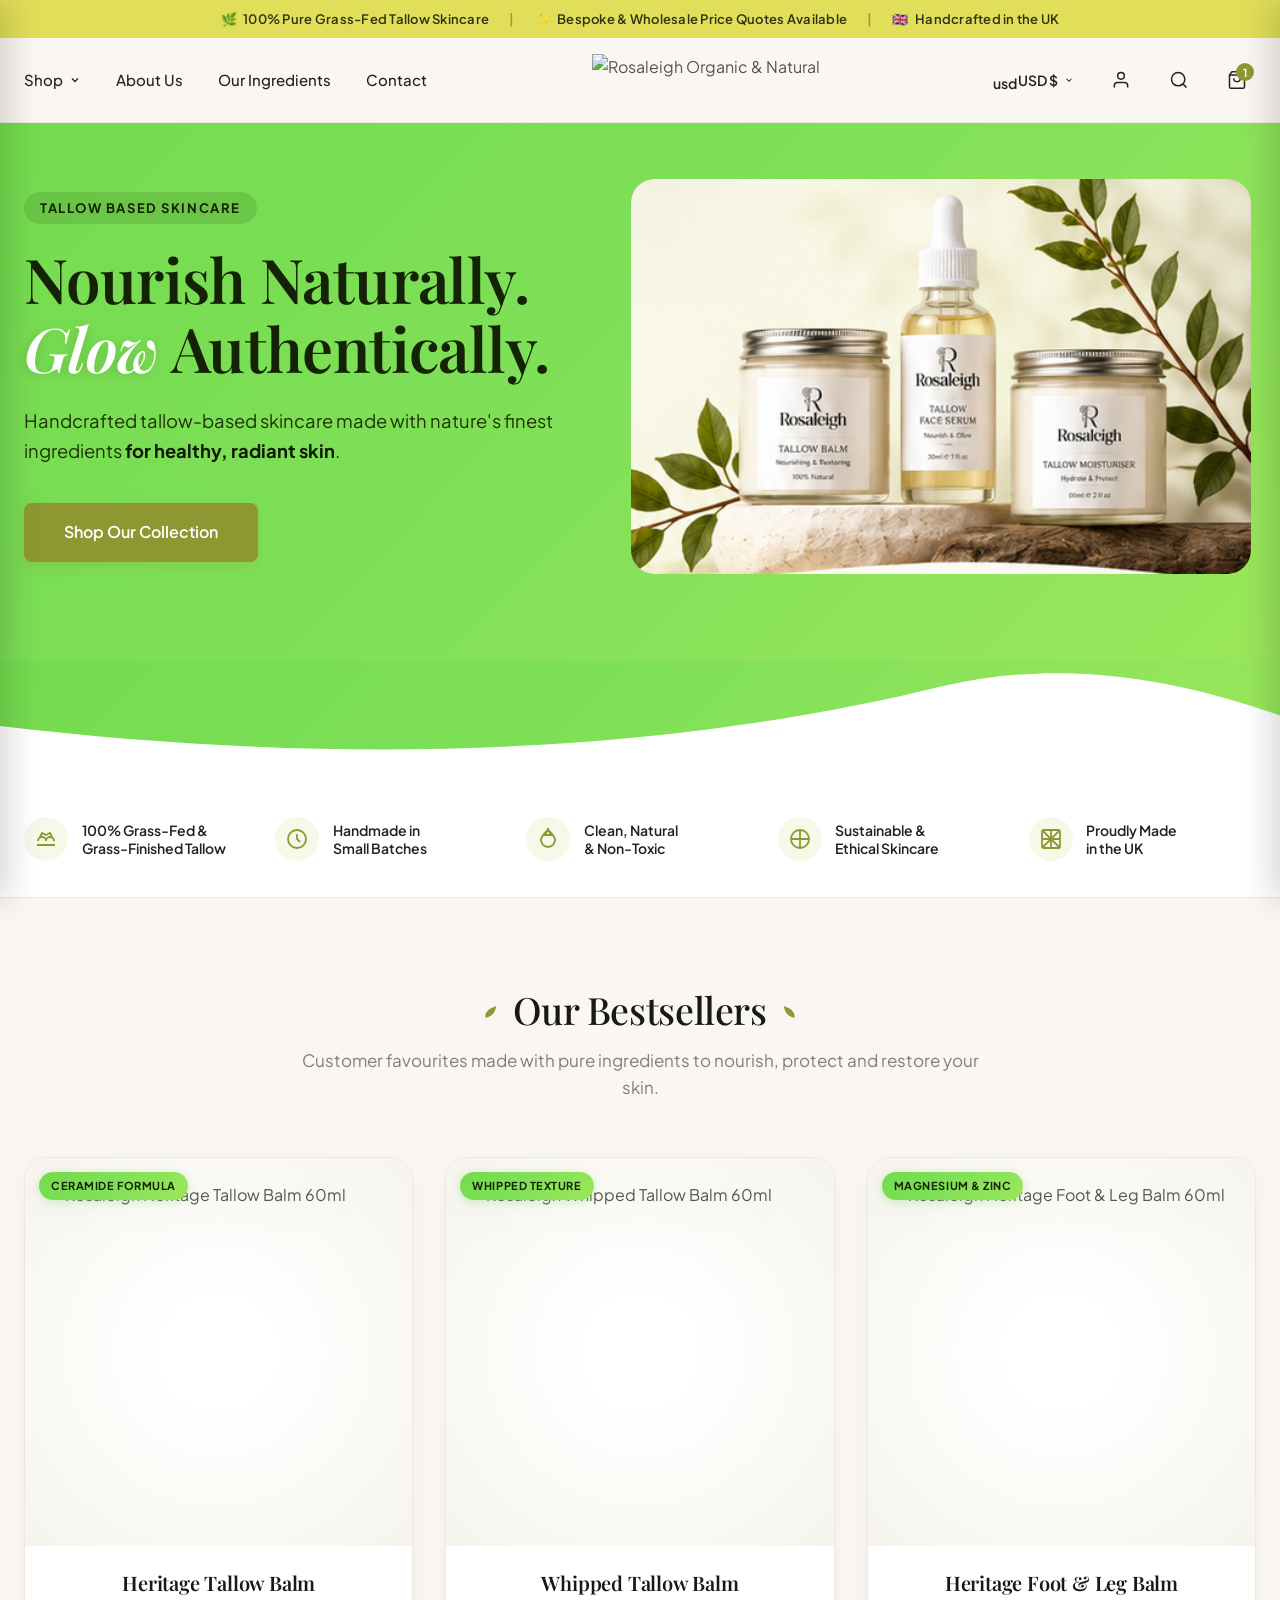
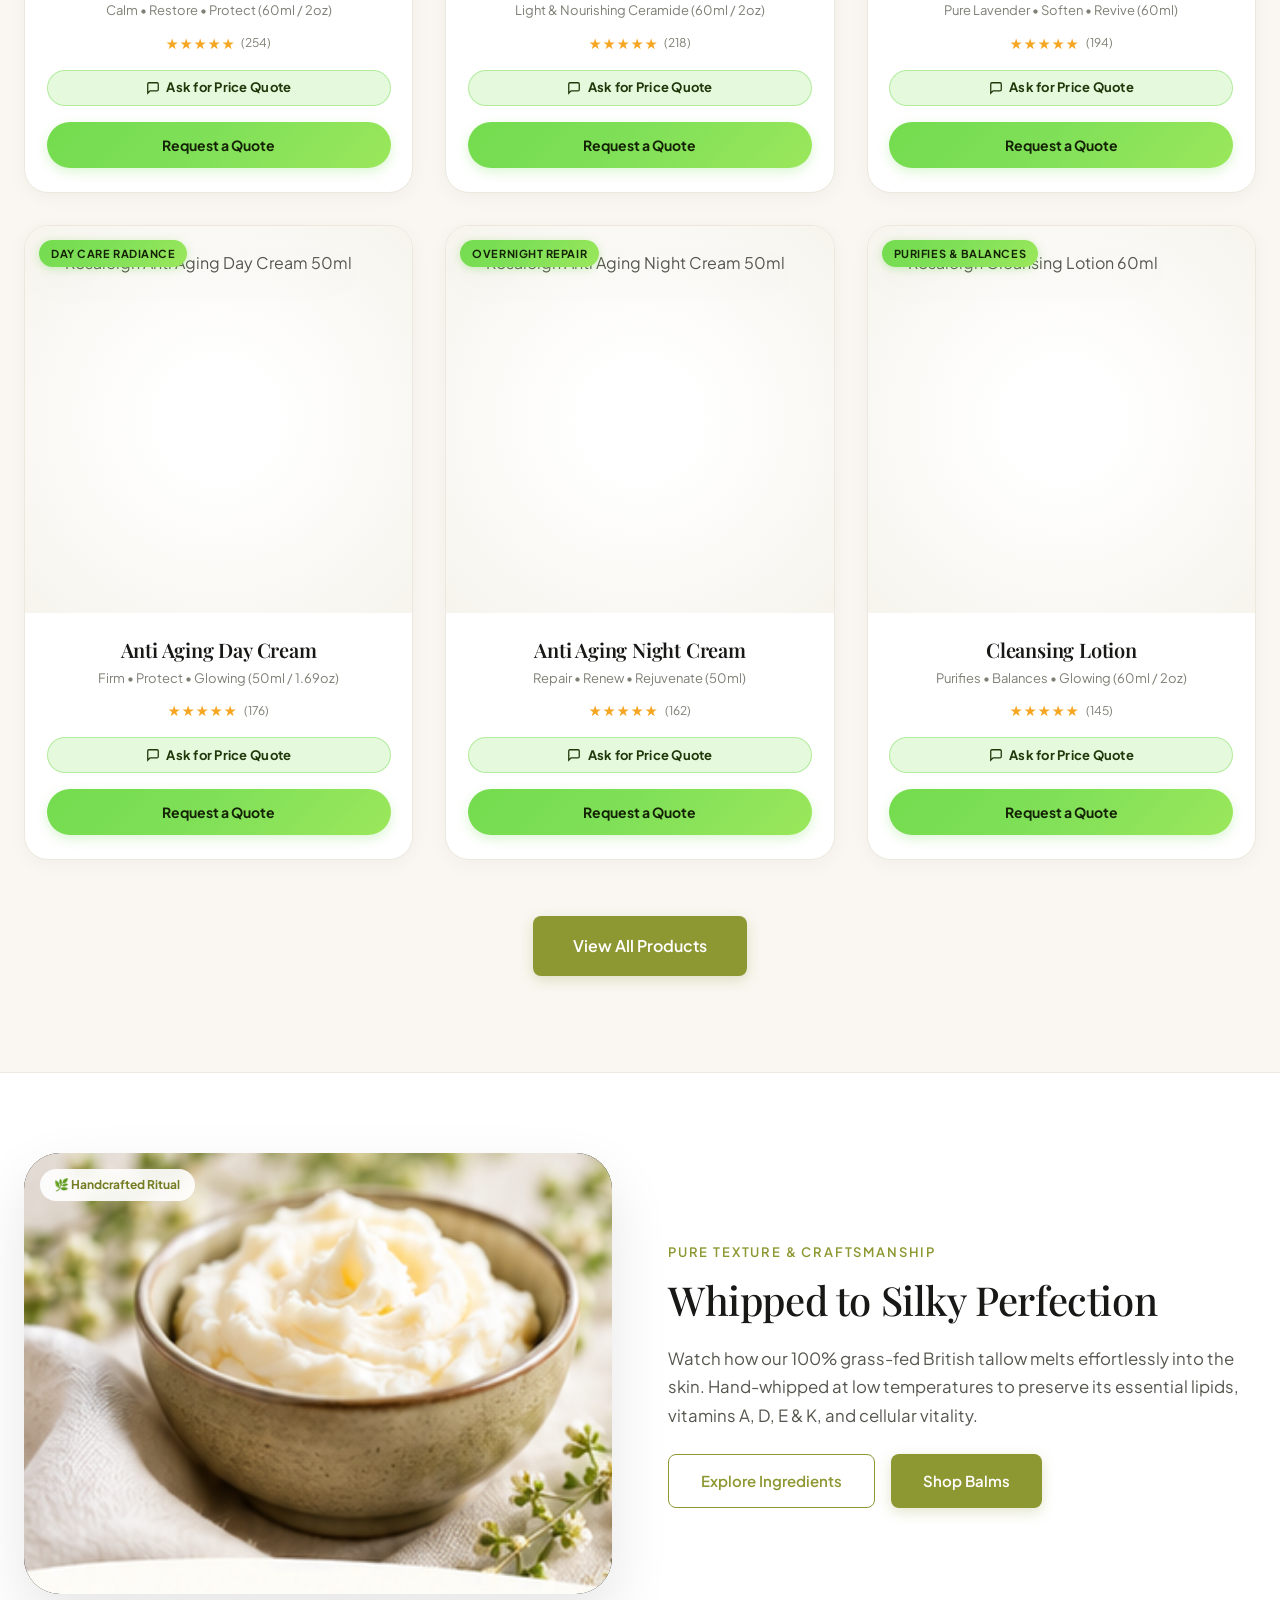
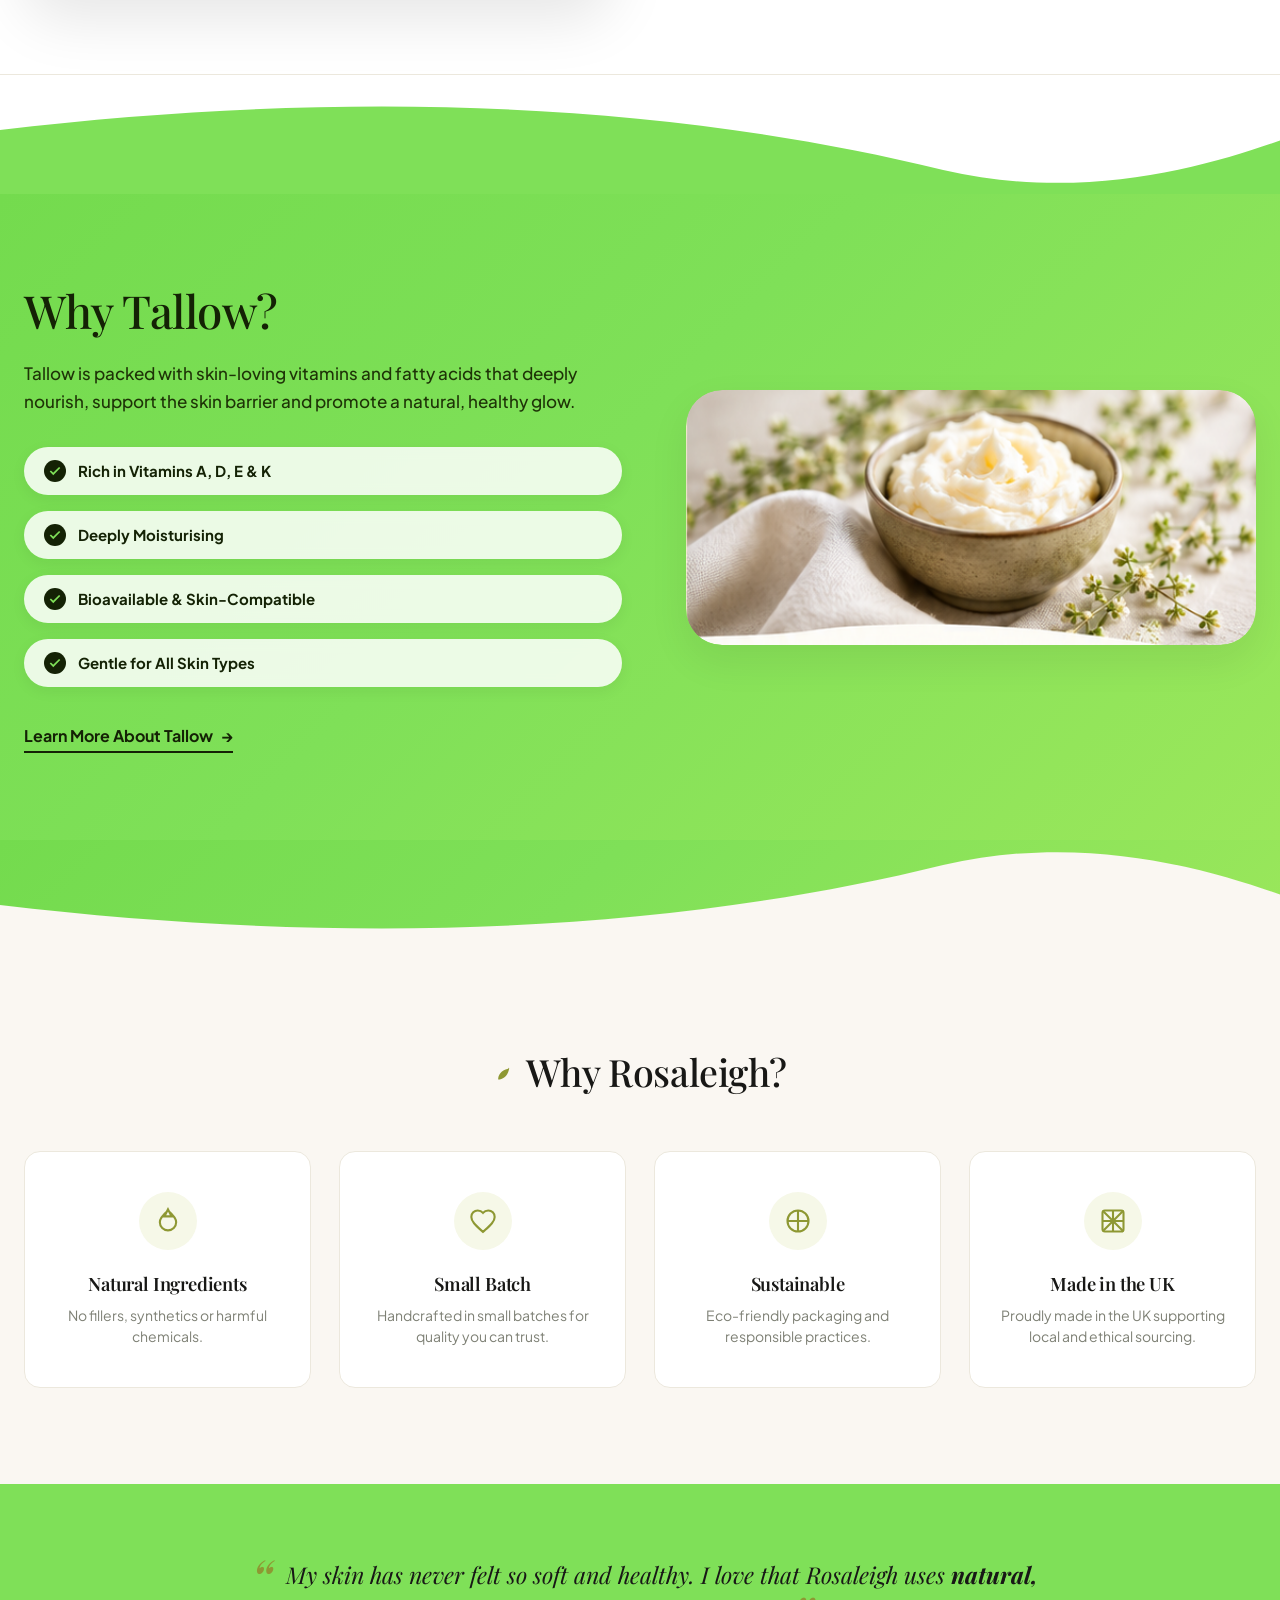
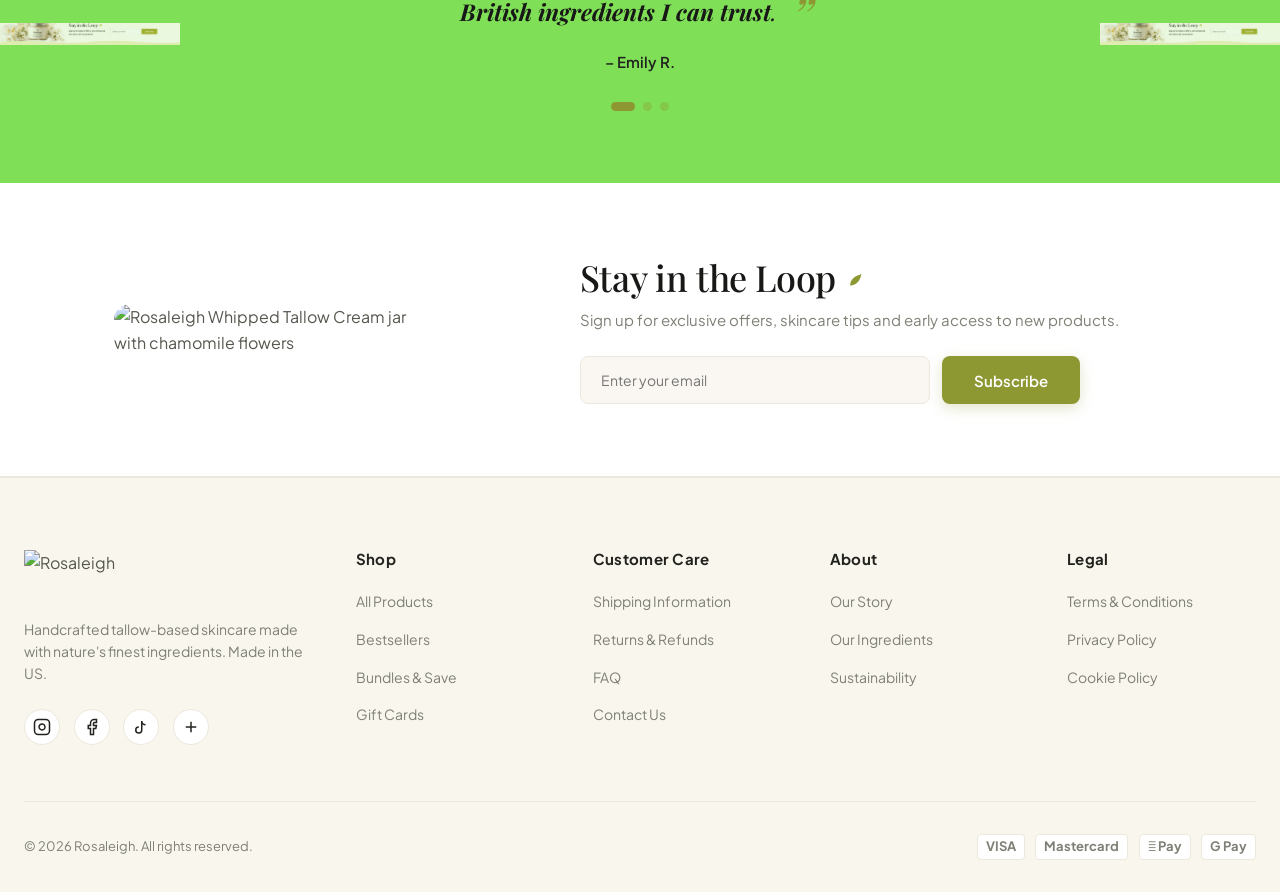
==== index.html @ f58a732f "Change currency flag text from 'USD' to 'usd'" ====
<!DOCTYPE html>
<html lang="en">
<head>
  <meta charset="UTF-8">
  <meta name="viewport" content="width=device-width, initial-scale=1.0">
  <title>Rosaleigh | Handcrafted Tallow-Based Skincare UK</title>
  <meta name="description" content="Nourish Naturally. Glow Authentically. 100% natural, grass-fed British tallow skincare handcrafted in small batches.">
  <link rel="stylesheet" href="css/style.css">
  <link rel="stylesheet" href="css/responsive.css">
</head>
<body>

  <!-- ==================== ANNOUNCEMENT BAR ==================== -->
  <div class="announcement-bar">
    <div class="container">
      <div class="inner">
        <div class="announcement-item">
          <span>🌿</span> 100% Pure Grass-Fed Tallow Skincare
        </div>
        <span class="announcement-divider">|</span>
        <div class="announcement-item">
          <span>✨</span> Bespoke &amp; Wholesale Price Quotes Available
        </div>
        <span class="announcement-divider">|</span>
        <div class="announcement-item">
          <span>🇬🇧</span> Handcrafted in the UK
        </div>
      </div>
    </div>
  </div>

  <!-- ==================== SITE HEADER ==================== -->
  <header class="site-header">
    <div class="container header-container">
      
      <!-- Left Navigation Menu -->
      <nav class="nav-menu">
        <div class="has-dropdown">
          <a href="shop.html" class="nav-link">
            Shop
            <svg width="12" height="12" viewBox="0 0 24 24" fill="none" stroke="currentColor" stroke-width="2.5">
              <path d="M6 9l6 6 6-6"></path>
            </svg>
          </a>
          <div class="dropdown-menu">
            <a href="shop.html?category=all" class="dropdown-item">All Products</a>
            <a href="shop.html?category=balms" class="dropdown-item">Tallow Balms</a>
            <a href="shop.html?category=serums" class="dropdown-item">Face Serums</a>
            <a href="shop.html?category=moisturisers" class="dropdown-item">Moisturisers</a>
            <a href="shop.html?category=soaps" class="dropdown-item">Tallow Soaps</a>
            <a href="shop.html?category=bundles" class="dropdown-item">Bundles &amp; Sets</a>
          </div>
        </div>
        <a href="about.html" class="nav-link">About Us</a>
        <a href="ingredients.html" class="nav-link">Our Ingredients</a>
        <a href="contact.html" class="nav-link">Contact</a>
      </nav>

      <!-- Center Logo -->
      <a href="index.html" class="header-logo" aria-label="Rosaleigh Home">
        <img src="images/Logo.png" alt="Rosaleigh Organic &amp; Natural" class="logo-img">
      </a>

      <!-- Right Header Actions -->
      <div class="header-actions">
        <!-- Currency Selector -->
        <div class="currency-selector">
          <button type="button" class="currency-btn" id="currency-toggle-btn" aria-label="Select Currency">
            <span class="flag-icon" id="current-currency-flag">usd</span>
            <span id="current-currency-label">USD $</span>
            <svg width="10" height="10" viewBox="0 0 24 24" fill="none" stroke="currentColor" stroke-width="2.5">
              <path d="M6 9l6 6 6-6"></path>
            </svg>
          </button>
          <div class="currency-dropdown">
            <button type="button" class="currency-option" data-currency="GBP">
              <span>🇬🇧</span> GBP (£)
            </button>
            <button type="button" class="currency-option" data-currency="USD">
              <span>🇺🇸</span> USD ($)
            </button>
            <button type="button" class="currency-option" data-currency="EUR">
              <span>🇪🇺</span> EUR (€)
            </button>
          </div>
        </div>

        <!-- Account Link -->
        <a href="contact.html" class="action-btn" aria-label="Account">
          <svg viewBox="0 0 24 24" fill="none" stroke="currentColor" stroke-width="1.8">
            <path d="M20 21v-2a4 4 0 00-4-4H8a4 4 0 00-4 4v2"></path>
            <circle cx="12" cy="7" r="4"></circle>
          </svg>
        </a>

        <!-- Search Button -->
        <button type="button" class="action-btn trigger-search" aria-label="Search">
          <svg viewBox="0 0 24 24" fill="none" stroke="currentColor" stroke-width="1.8">
            <circle cx="11" cy="11" r="8"></circle>
            <line x1="21" y1="21" x2="16.65" y2="16.65"></line>
          </svg>
        </button>

        <!-- Cart Drawer Button -->
        <button type="button" class="action-btn trigger-cart" aria-label="View Bag">
          <svg viewBox="0 0 24 24" fill="none" stroke="currentColor" stroke-width="1.8">
            <path d="M6 2L3 6v14a2 2 0 002 2h14a2 2 0 002-2V6l-3-4z"></path>
            <line x1="3" y1="6" x2="21" y2="6"></line>
            <path d="M16 10a4 4 0 01-8 0"></path>
          </svg>
          <span class="cart-badge">1</span>
        </button>

        <!-- Mobile Menu Toggle -->
        <button type="button" class="mobile-toggle" id="mobile-menu-toggle" aria-label="Open Navigation">
          <span></span>
          <span></span>
          <span></span>
        </button>
      </div>

    </div>
  </header>

  <!-- ==================== HERO SECTION ==================== -->
  <section class="hero-section">
    <div class="container">
      <div class="hero-grid">
        
        <!-- Left Content -->
        <div class="hero-content">
          <span class="eyebrow">TALLOW BASED SKINCARE</span>
          <h1 class="hero-title">
            Nourish Naturally.<br>
            <span class="glow">Glow</span> Authentically.
          </h1>
          <p class="hero-description">
            Handcrafted tallow-based skincare made with nature's finest ingredients <strong>for healthy, radiant skin</strong>.
          </p>
          <div>
            <a href="shop.html" class="btn btn-primary btn-lg">Shop Our Collection</a>
          </div>
        </div>

        <!-- Right Hero Image on Stone Pedestal -->
        <div class="hero-image-wrap">
          <img src="assets/images/hero/hero-products.png" alt="Rosaleigh Tallow Skincare Collection on natural stone" class="hero-products-img">
        </div>

      </div>
    </div>
  </section>

  <!-- Signature Wave Curve Divider between Hero and Trust Badges -->
  <div class="curve-divider curve-divider-bottom" style="background: var(--lime-gradient);">
    <svg viewBox="0 0 1440 120" fill="none" preserveAspectRatio="none">
      <path d="M0,65 C380,105 740,95 1060,25 C1220,-8 1360,30 1440,55 L1440,120 L0,120 Z" fill="#FFFFFF"></path>
    </svg>
  </div>

  <!-- ==================== 5 TRUST BADGES BAR ==================== -->
  <section class="trust-badges-bar">
    <div class="container">
      <div class="trust-badges-grid">
        
        <!-- Badge 1 -->
        <div class="trust-badge-item">
          <div class="trust-badge-icon">
            <svg viewBox="0 0 24 24" fill="none" stroke="currentColor" stroke-width="1.8">
              <path d="M4 14a4 4 0 018 0M12 14a4 4 0 018 0M3 18h18M6 10l2-4 4 2 4-2 2 4"></path>
            </svg>
          </div>
          <div class="trust-badge-text">100% Grass-Fed &amp;<br>Grass-Finished Tallow</div>
        </div>

        <!-- Badge 2 -->
        <div class="trust-badge-item">
          <div class="trust-badge-icon">
            <svg viewBox="0 0 24 24" fill="none" stroke="currentColor" stroke-width="1.8">
              <path d="M12 3a9 9 0 00-9 9c0 4.97 4.03 9 9 9s9-4.03 9-9a9 9 0 00-9-9z"></path>
              <path d="M12 7v5l3 3"></path>
            </svg>
          </div>
          <div class="trust-badge-text">Handmade in<br>Small Batches</div>
        </div>

        <!-- Badge 3 -->
        <div class="trust-badge-item">
          <div class="trust-badge-icon">
            <svg viewBox="0 0 24 24" fill="none" stroke="currentColor" stroke-width="1.8">
              <path d="M12 2L9 8h6l-3-6zM5 13a7 7 0 0014 0c0-4-7-10-7-10S5 9 5 13z"></path>
            </svg>
          </div>
          <div class="trust-badge-text">Clean, Natural<br>&amp; Non-Toxic</div>
        </div>

        <!-- Badge 4 -->
        <div class="trust-badge-item">
          <div class="trust-badge-icon">
            <svg viewBox="0 0 24 24" fill="none" stroke="currentColor" stroke-width="1.8">
              <circle cx="12" cy="12" r="9"></circle>
              <path d="M12 3v18M3 12h18"></path>
            </svg>
          </div>
          <div class="trust-badge-text">Sustainable &amp;<br>Ethical Skincare</div>
        </div>

        <!-- Badge 5 -->
        <div class="trust-badge-item">
          <div class="trust-badge-icon">
            <svg viewBox="0 0 24 24" fill="none" stroke="currentColor" stroke-width="1.8">
              <rect x="3" y="3" width="18" height="18" rx="2"></rect>
              <path d="M3 3l18 18M3 21l18-18M3 12h18M12 3v18"></path>
            </svg>
          </div>
          <div class="trust-badge-text">Proudly Made<br>in the UK</div>
        </div>

      </div>
    </div>
  </section>

  <!-- ==================== OUR BESTSELLERS SECTION ==================== -->
  <section class="bestsellers-section">
    <div class="container">
      
      <div class="section-header">
        <h2>
          <svg class="leaf-accent" viewBox="0 0 24 24" fill="currentColor">
            <path d="M17 8C8 10 5 16 5 21C10 21 16 18 18 9C18.5 7 18 6 17 8Z"></path>
          </svg>
          Our Bestsellers
          <svg class="leaf-accent flipped" viewBox="0 0 24 24" fill="currentColor">
            <path d="M17 8C8 10 5 16 5 21C10 21 16 18 18 9C18.5 7 18 6 17 8Z"></path>
          </svg>
        </h2>
        <p>Customer favourites made with pure ingredients to nourish, protect and restore your skin.</p>
      </div>

      <div class="products-grid">
        
        <!-- Product 1: Heritage Tallow Balm -->
        <div class="product-card">
          <span class="badge-tag">Ceramide Formula</span>
          <div class="product-thumb-wrap">
            <img src="Images/1.png" alt="Rosaleigh Heritage Tallow Balm 60ml">
            <div class="quick-action-overlay">
              <a href="contact.html?product=Heritage+Tallow+Balm" class="quick-action-btn" data-quote-trigger data-product="Heritage Tallow Balm (60ml)">
                Ask for Price
              </a>
            </div>
          </div>
          <div class="product-details">
            <h3 class="product-title"><a href="shop.html">Heritage Tallow Balm</a></h3>
            <p class="product-subtitle">Calm • Restore • Protect (60ml / 2oz)</p>
            <div class="product-rating">
              <span class="stars">★★★★★</span>
              <span class="rating-count">(254)</span>
            </div>
            <div class="product-quote-badge">
              <svg viewBox="0 0 24 24" fill="none" stroke="currentColor" stroke-width="2.2">
                <path d="M21 15a2 2 0 0 1-2 2H7l-4 4V5a2 2 0 0 1 2-2h14a2 2 0 0 1 2 2z"></path>
              </svg>
              <span>Ask for Price Quote</span>
            </div>
            <a href="contact.html?product=Heritage+Tallow+Balm" class="btn-request-quote" data-quote-trigger data-product="Heritage Tallow Balm (60ml)">
              Request a Quote
            </a>
          </div>
        </div>

        <!-- Product 2: Whipped Tallow Balm -->
        <div class="product-card">
          <span class="badge-tag">Whipped Texture</span>
          <div class="product-thumb-wrap">
            <img src="Images/2.png" alt="Rosaleigh Whipped Tallow Balm 60ml">
            <div class="quick-action-overlay">
              <a href="contact.html?product=Whipped+Tallow+Balm" class="quick-action-btn" data-quote-trigger data-product="Whipped Tallow Balm (60ml)">
                Ask for Price
              </a>
            </div>
          </div>
          <div class="product-details">
            <h3 class="product-title"><a href="shop.html">Whipped Tallow Balm</a></h3>
            <p class="product-subtitle">Light &amp; Nourishing Ceramide (60ml / 2oz)</p>
            <div class="product-rating">
              <span class="stars">★★★★★</span>
              <span class="rating-count">(218)</span>
            </div>
            <div class="product-quote-badge">
              <svg viewBox="0 0 24 24" fill="none" stroke="currentColor" stroke-width="2.2">
                <path d="M21 15a2 2 0 0 1-2 2H7l-4 4V5a2 2 0 0 1 2-2h14a2 2 0 0 1 2 2z"></path>
              </svg>
              <span>Ask for Price Quote</span>
            </div>
            <a href="contact.html?product=Whipped+Tallow+Balm" class="btn-request-quote" data-quote-trigger data-product="Whipped Tallow Balm (60ml)">
              Request a Quote
            </a>
          </div>
        </div>

        <!-- Product 3: Heritage Foot & Leg Balm -->
        <div class="product-card">
          <span class="badge-tag">Magnesium &amp; Zinc</span>
          <div class="product-thumb-wrap">
            <img src="Images/3.png" alt="Rosaleigh Heritage Foot &amp; Leg Balm 60ml">
            <div class="quick-action-overlay">
              <a href="contact.html?product=Foot+and+Leg+Balm" class="quick-action-btn" data-quote-trigger data-product="Heritage Foot &amp; Leg Balm (60ml)">
                Ask for Price
              </a>
            </div>
          </div>
          <div class="product-details">
            <h3 class="product-title"><a href="shop.html">Heritage Foot &amp; Leg Balm</a></h3>
            <p class="product-subtitle">Pure Lavender • Soften • Revive (60ml)</p>
            <div class="product-rating">
              <span class="stars">★★★★★</span>
              <span class="rating-count">(194)</span>
            </div>
            <div class="product-quote-badge">
              <svg viewBox="0 0 24 24" fill="none" stroke="currentColor" stroke-width="2.2">
                <path d="M21 15a2 2 0 0 1-2 2H7l-4 4V5a2 2 0 0 1 2-2h14a2 2 0 0 1 2 2z"></path>
              </svg>
              <span>Ask for Price Quote</span>
            </div>
            <a href="contact.html?product=Foot+and+Leg+Balm" class="btn-request-quote" data-quote-trigger data-product="Heritage Foot &amp; Leg Balm (60ml)">
              Request a Quote
            </a>
          </div>
        </div>

        <!-- Product 4: Anti Aging Day Cream -->
        <div class="product-card">
          <span class="badge-tag">Day Care Radiance</span>
          <div class="product-thumb-wrap">
            <img src="Images/4.png" alt="Rosaleigh Anti Aging Day Cream 50ml">
            <div class="quick-action-overlay">
              <a href="contact.html?product=Anti+Aging+Day+Cream" class="quick-action-btn" data-quote-trigger data-product="Anti Aging Day Cream (50ml)">
                Ask for Price
              </a>
            </div>
          </div>
          <div class="product-details">
            <h3 class="product-title"><a href="shop.html">Anti Aging Day Cream</a></h3>
            <p class="product-subtitle">Firm • Protect • Glowing (50ml / 1.69oz)</p>
            <div class="product-rating">
              <span class="stars">★★★★★</span>
              <span class="rating-count">(176)</span>
            </div>
            <div class="product-quote-badge">
              <svg viewBox="0 0 24 24" fill="none" stroke="currentColor" stroke-width="2.2">
                <path d="M21 15a2 2 0 0 1-2 2H7l-4 4V5a2 2 0 0 1 2-2h14a2 2 0 0 1 2 2z"></path>
              </svg>
              <span>Ask for Price Quote</span>
            </div>
            <a href="contact.html?product=Anti+Aging+Day+Cream" class="btn-request-quote" data-quote-trigger data-product="Anti Aging Day Cream (50ml)">
              Request a Quote
            </a>
          </div>
        </div>

        <!-- Product 5: Anti Aging Night Cream -->
        <div class="product-card">
          <span class="badge-tag">Overnight Repair</span>
          <div class="product-thumb-wrap">
            <img src="Images/5.png" alt="Rosaleigh Anti Aging Night Cream 50ml">
            <div class="quick-action-overlay">
              <a href="contact.html?product=Anti+Aging+Night+Cream" class="quick-action-btn" data-quote-trigger data-product="Anti Aging Night Cream (50ml)">
                Ask for Price
              </a>
            </div>
          </div>
          <div class="product-details">
            <h3 class="product-title"><a href="shop.html">Anti Aging Night Cream</a></h3>
            <p class="product-subtitle">Repair • Renew • Rejuvenate (50ml)</p>
            <div class="product-rating">
              <span class="stars">★★★★★</span>
              <span class="rating-count">(162)</span>
            </div>
            <div class="product-quote-badge">
              <svg viewBox="0 0 24 24" fill="none" stroke="currentColor" stroke-width="2.2">
                <path d="M21 15a2 2 0 0 1-2 2H7l-4 4V5a2 2 0 0 1 2-2h14a2 2 0 0 1 2 2z"></path>
              </svg>
              <span>Ask for Price Quote</span>
            </div>
            <a href="contact.html?product=Anti+Aging+Night+Cream" class="btn-request-quote" data-quote-trigger data-product="Anti Aging Night Cream (50ml)">
              Request a Quote
            </a>
          </div>
        </div>

        <!-- Product 6: Cleansing Lotion -->
        <div class="product-card">
          <span class="badge-tag">Purifies &amp; Balances</span>
          <div class="product-thumb-wrap">
            <img src="Images/6.png" alt="Rosaleigh Cleansing Lotion 60ml">
            <div class="quick-action-overlay">
              <a href="contact.html?product=Cleansing+Lotion" class="quick-action-btn" data-quote-trigger data-product="Cleansing Lotion (60ml)">
                Ask for Price
              </a>
            </div>
          </div>
          <div class="product-details">
            <h3 class="product-title"><a href="shop.html">Cleansing Lotion</a></h3>
            <p class="product-subtitle">Purifies • Balances • Glowing (60ml / 2oz)</p>
            <div class="product-rating">
              <span class="stars">★★★★★</span>
              <span class="rating-count">(145)</span>
            </div>
            <div class="product-quote-badge">
              <svg viewBox="0 0 24 24" fill="none" stroke="currentColor" stroke-width="2.2">
                <path d="M21 15a2 2 0 0 1-2 2H7l-4 4V5a2 2 0 0 1 2-2h14a2 2 0 0 1 2 2z"></path>
              </svg>
              <span>Ask for Price Quote</span>
            </div>
            <a href="contact.html?product=Cleansing+Lotion" class="btn-request-quote" data-quote-trigger data-product="Cleansing Lotion (60ml)">
              Request a Quote
            </a>
          </div>
        </div>

      </div>

      <div class="text-center">
        <a href="shop.html" class="btn btn-primary btn-lg">View All Products</a>
      </div>

    </div>
  </section>

  <!-- ==================== VIDEO EXPERIENCE SHOWCASE ==================== -->
  <section class="video-showcase-section">
    <div class="container">
      <div class="video-grid">
        
        <!-- Video Box with Ambient Video Player -->
        <div class="video-player-box">
          <span class="video-badge-tag">🌿 Handcrafted Ritual</span>
          <video class="ambient-video" autoplay muted loop playsinline poster="assets/images/ingredients/whipped-tallow-bowl.png">
            <source src="images/tallow balm vedio.mp4" type="video/mp4">
            Your browser does not support HTML5 video.
          </video>
        </div>

        <!-- Video Description Content -->
        <div class="video-content">
          <span class="eyebrow">PURE TEXTURE &amp; CRAFTSMANSHIP</span>
          <h2 style="font-size: 2.5rem; margin-bottom: 1.25rem;">Whipped to Silky Perfection</h2>
          <p style="font-size: 1.05rem; line-height: 1.7; color: var(--text-body); margin-bottom: 1.5rem;">
            Watch how our 100% grass-fed British tallow melts effortlessly into the skin. Hand-whipped at low temperatures to preserve its essential lipids, vitamins A, D, E &amp; K, and cellular vitality.
          </p>
          <div style="display: flex; gap: 1rem; flex-wrap: wrap;">
            <a href="ingredients.html" class="btn btn-outline">Explore Ingredients</a>
            <a href="shop.html" class="btn btn-primary">Shop Balms</a>
          </div>
        </div>

      </div>
    </div>
  </section>

  <!-- Curve Wave Divider before Why Tallow -->
  <div class="curve-divider curve-divider-top" style="background-color: var(--bg-white);">
    <svg viewBox="0 0 1440 120" fill="none" preserveAspectRatio="none">
      <path d="M0,55 C380,15 740,25 1060,95 C1220,128 1360,90 1440,65 L1440,120 L0,120 Z" fill="#7FE058"></path>
    </svg>
  </div>

  <!-- ==================== WHY TALLOW? SECTION ==================== -->
  <section class="why-tallow-section">
    <div class="container">
      <div class="why-tallow-grid">
        
        <!-- Left Content -->
        <div class="why-tallow-content">
          <h2>Why Tallow?</h2>
          <p class="lead">
            Tallow is packed with skin-loving vitamins and fatty acids that deeply nourish, support the skin barrier and promote a natural, healthy glow.
          </p>
          
          <div class="benefits-checklist">
            <div class="benefit-item">
              <span class="check-icon">
                <svg viewBox="0 0 24 24" fill="none" stroke="currentColor" stroke-width="3">
                  <polyline points="20 6 9 17 4 12"></polyline>
                </svg>
              </span>
              <span>Rich in Vitamins A, D, E &amp; K</span>
            </div>
            
            <div class="benefit-item">
              <span class="check-icon">
                <svg viewBox="0 0 24 24" fill="none" stroke="currentColor" stroke-width="3">
                  <polyline points="20 6 9 17 4 12"></polyline>
                </svg>
              </span>
              <span>Deeply Moisturising</span>
            </div>
            
            <div class="benefit-item">
              <span class="check-icon">
                <svg viewBox="0 0 24 24" fill="none" stroke="currentColor" stroke-width="3">
                  <polyline points="20 6 9 17 4 12"></polyline>
                </svg>
              </span>
              <span>Bioavailable &amp; Skin-Compatible</span>
            </div>
            
            <div class="benefit-item">
              <span class="check-icon">
                <svg viewBox="0 0 24 24" fill="none" stroke="currentColor" stroke-width="3">
                  <polyline points="20 6 9 17 4 12"></polyline>
                </svg>
              </span>
              <span>Gentle for All Skin Types</span>
            </div>
          </div>

          <a href="ingredients.html" class="learn-more-link">
            Learn More About Tallow <span>→</span>
          </a>
        </div>

        <!-- Right Curved Whipped Tallow Bowl Media -->
        <div class="why-tallow-media">
          <img src="assets/images/ingredients/whipped-tallow-bowl.png" alt="Bowl of freshly whipped pure natural tallow cream">
        </div>

      </div>
    </div>
  </section>

  <!-- Curve Wave Divider after Why Tallow -->
  <div class="curve-divider curve-divider-bottom" style="background: var(--lime-gradient);">
    <svg viewBox="0 0 1440 120" fill="none" preserveAspectRatio="none">
      <path d="M0,65 C380,105 740,95 1060,25 C1220,-8 1360,30 1440,55 L1440,120 L0,120 Z" fill="#FAF7F2"></path>
    </svg>
  </div>

  <!-- ==================== WHY ROSALEIGH? SECTION ==================== -->
  <section class="why-rosaleigh-section">
    <div class="container">
      
      <div class="section-header">
        <h2>
          <svg class="leaf-accent" viewBox="0 0 24 24" fill="currentColor">
            <path d="M17 8C8 10 5 16 5 21C10 21 16 18 18 9C18.5 7 18 6 17 8Z"></path>
          </svg>
          Why Rosaleigh?
        </h2>
      </div>

      <div class="features-grid">
        
        <!-- Feature 1 -->
        <div class="feature-box">
          <div class="feature-box-icon">
            <svg viewBox="0 0 24 24" fill="none" stroke="currentColor" stroke-width="1.8">
              <path d="M12 2L9 8h6l-3-6zM5 13a7 7 0 0014 0c0-4-7-10-7-10S5 9 5 13z"></path>
            </svg>
          </div>
          <h3>Natural Ingredients</h3>
          <p>No fillers, synthetics or harmful chemicals.</p>
        </div>

        <!-- Feature 2 -->
        <div class="feature-box">
          <div class="feature-box-icon">
            <svg viewBox="0 0 24 24" fill="none" stroke="currentColor" stroke-width="1.8">
              <path d="M12 21.35l-1.45-1.32C5.4 15.36 2 12.28 2 8.5 2 5.42 4.42 3 7.5 3c1.74 0 3.41.81 4.5 2.09C13.09 3.81 14.76 3 16.5 3 19.58 3 22 5.42 22 8.5c0 3.78-3.4 6.86-8.55 11.54L12 21.35z"></path>
            </svg>
          </div>
          <h3>Small Batch</h3>
          <p>Handcrafted in small batches for quality you can trust.</p>
        </div>

        <!-- Feature 3 -->
        <div class="feature-box">
          <div class="feature-box-icon">
            <svg viewBox="0 0 24 24" fill="none" stroke="currentColor" stroke-width="1.8">
              <circle cx="12" cy="12" r="9"></circle>
              <path d="M12 3v18M3 12h18"></path>
            </svg>
          </div>
          <h3>Sustainable</h3>
          <p>Eco-friendly packaging and responsible practices.</p>
        </div>

        <!-- Feature 4 -->
        <div class="feature-box">
          <div class="feature-box-icon">
            <svg viewBox="0 0 24 24" fill="none" stroke="currentColor" stroke-width="1.8">
              <rect x="3" y="3" width="18" height="18" rx="2"></rect>
              <path d="M3 3l18 18M3 21l18-18M3 12h18M12 3v18"></path>
            </svg>
          </div>
          <h3>Made in the UK</h3>
          <p>Proudly made in the UK supporting local and ethical sourcing.</p>
        </div>

      </div>

    </div>
  </section>

  <!-- ==================== TESTIMONIAL QUOTE BANNER ==================== -->
  <section class="testimonial-banner-section">
    <div class="container">
      <div class="testimonial-carousel-wrap">
        
        <!-- Slide 1 -->
        <div class="testimonial-slide active">
          <div class="testimonial-quote">
            <span class="quote-mark">“</span>
            My skin has never felt so soft and healthy. I love that Rosaleigh uses <strong>natural, British ingredients I can trust</strong>.
            <span class="quote-mark">”</span>
          </div>
          <div class="testimonial-author">– Emily R.</div>
        </div>

        <!-- Slide 2 -->
        <div class="testimonial-slide">
          <div class="testimonial-quote">
            <span class="quote-mark">“</span>
            Transformed my stubborn dry skin within days. The texture is sheer luxury and smells completely natural!
            <span class="quote-mark">”</span>
          </div>
          <div class="testimonial-author">– Sarah H. (London)</div>
        </div>

        <!-- Slide 3 -->
        <div class="testimonial-slide">
          <div class="testimonial-quote">
            <span class="quote-mark">“</span>
            Finally, a pure skincare line with zero synthetics. The Lavender Magnesium Foot Balm is my evening holy grail.
            <span class="quote-mark">”</span>
          </div>
          <div class="testimonial-author">– Claire M. (Bath)</div>
        </div>

        <!-- Carousel Indicator Dots -->
        <div class="carousel-dots">
          <button type="button" class="dot-btn active" data-index="0" aria-label="Slide 1"></button>
          <button type="button" class="dot-btn" data-index="1" aria-label="Slide 2"></button>
          <button type="button" class="dot-btn" data-index="2" aria-label="Slide 3"></button>
        </div>

      </div>
    </div>
  </section>

  <!-- ==================== STAY IN THE LOOP (NEWSLETTER) ==================== -->
  <section class="newsletter-section">
    <div class="container">
      <div class="newsletter-grid">
        
        <!-- Left Visual -->
        <div class="newsletter-visual">
          <img src="images/tallow balm1 white.jpeg" alt="Rosaleigh Whipped Tallow Cream jar with chamomile flowers">
        </div>

        <!-- Right Form -->
        <div class="newsletter-content">
          <h2>
            Stay in the Loop
            <svg class="leaf-accent" viewBox="0 0 24 24" fill="currentColor">
              <path d="M17 8C8 10 5 16 5 21C10 21 16 18 18 9C18.5 7 18 6 17 8Z"></path>
            </svg>
          </h2>
          <p>Sign up for exclusive offers, skincare tips and early access to new products.</p>
          <form class="newsletter-form">
            <input type="email" class="newsletter-input" placeholder="Enter your email" required aria-label="Email address">
            <button type="submit" class="btn btn-primary">Subscribe</button>
          </form>
        </div>

      </div>
    </div>
  </section>

  <!-- ==================== SITE FOOTER ==================== -->
  <footer class="site-footer">
    <div class="container">
      
      <div class="footer-top-grid">
        
        <!-- Col 1: Brand & Bio -->
        <div class="footer-brand">
          <img src="images/Logo.png" alt="Rosaleigh" class="footer-logo-img">
          <p class="footer-bio">
            Handcrafted tallow-based skincare made with nature's finest ingredients. Made in the US.
          </p>
          <div class="social-links">
            <a href="https://instagram.com" class="social-link" aria-label="Instagram">
              <svg viewBox="0 0 24 24" fill="none" stroke="currentColor" stroke-width="2">
                <rect x="2" y="2" width="20" height="20" rx="5" ry="5"></rect>
                <path d="M16 11.37A4 4 0 1112.63 8 4 4 0 0116 11.37z"></path>
                <line x1="17.5" y1="6.5" x2="17.51" y2="6.5"></line>
              </svg>
            </a>
            <a href="https://facebook.com" class="social-link" aria-label="Facebook">
              <svg viewBox="0 0 24 24" fill="none" stroke="currentColor" stroke-width="2">
                <path d="M18 2h-3a5 5 0 00-5 5v3H7v4h3v8h4v-8h3l1-4h-4V7a1 1 0 011-1h3z"></path>
              </svg>
            </a>
            <a href="https://tiktok.com" class="social-link" aria-label="TikTok">
              <svg viewBox="0 0 24 24" fill="none" stroke="currentColor" stroke-width="2">
                <path d="M9 12a4 4 0 104 4V4a5 5 0 005 5"></path>
              </svg>
            </a>
            <a href="https://pinterest.com" class="social-link" aria-label="Pinterest">
              <svg viewBox="0 0 24 24" fill="none" stroke="currentColor" stroke-width="2">
                <line x1="12" y1="5" x2="12" y2="19"></line>
                <line x1="5" y1="12" x2="19" y2="12"></line>
              </svg>
            </a>
          </div>
        </div>

        <!-- Col 2: Shop -->
        <div class="footer-col">
          <h4>Shop</h4>
          <ul class="footer-nav">
            <li><a href="shop.html">All Products</a></li>
            <li><a href="shop.html">Bestsellers</a></li>
            <li><a href="shop.html">Bundles &amp; Save</a></li>
            <li><a href="shop.html">Gift Cards</a></li>
          </ul>
        </div>

        <!-- Col 3: Customer Care -->
        <div class="footer-col">
          <h4>Customer Care</h4>
          <ul class="footer-nav">
            <li><a href="contact.html">Shipping Information</a></li>
            <li><a href="contact.html">Returns &amp; Refunds</a></li>
            <li><a href="contact.html#faq">FAQ</a></li>
            <li><a href="contact.html">Contact Us</a></li>
          </ul>
        </div>

        <!-- Col 4: About -->
        <div class="footer-col">
          <h4>About</h4>
          <ul class="footer-nav">
            <li><a href="about.html">Our Story</a></li>
            <li><a href="ingredients.html">Our Ingredients</a></li>
            <li><a href="about.html#values">Sustainability</a></li>
          </ul>
        </div>

        <!-- Col 5: Legal -->
        <div class="footer-col">
          <h4>Legal</h4>
          <ul class="footer-nav">
            <li><a href="about.html">Terms &amp; Conditions</a></li>
            <li><a href="about.html">Privacy Policy</a></li>
            <li><a href="about.html">Cookie Policy</a></li>
          </ul>
        </div>

      </div>

      <!-- Footer Bottom -->
      <div class="footer-bottom">
        <div>© 2026 Rosaleigh. All rights reserved.</div>
        <div class="payment-methods">
          <span class="payment-badge"><strong>VISA</strong></span>
          <span class="payment-badge"><strong>Mastercard</strong></span>
          <span class="payment-badge"><strong> Pay</strong></span>
          <span class="payment-badge"><strong>G Pay</strong></span>
        </div>
      </div>

    </div>
  </footer>

  <!-- ==================== INTERACTIVE CART DRAWER ==================== -->
  <div class="cart-drawer-backdrop" id="cart-backdrop"></div>
  <aside class="cart-drawer" id="cart-drawer" aria-label="Shopping Bag">
    <div class="cart-header">
      <h3>Your Bag</h3>
      <button type="button" class="cart-close-btn" id="cart-close-btn" aria-label="Close Bag">
        <svg width="20" height="20" viewBox="0 0 24 24" fill="none" stroke="currentColor" stroke-width="2">
          <line x1="18" y1="6" x2="6" y2="18"></line>
          <line x1="6" y1="6" x2="18" y2="18"></line>
        </svg>
      </button>
    </div>

    <!-- Free US Delivery Tracker -->
    <div class="shipping-meter-wrap">
      <div id="shipping-meter-text">Add <strong>£26.00</strong> more for <strong>FREE UK Delivery</strong></div>
      <div class="meter-bar">
        <div class="meter-fill" id="shipping-meter-fill" style="width: 48%;"></div>
      </div>
    </div>

    <!-- Items List Container -->
    <div class="cart-items-container" id="cart-items-list">
      <!-- Injected by js/cart.js -->
    </div>

    <!-- Footer & Checkout -->
    <div class="cart-footer">
      <div class="cart-subtotal-row">
        <span>Subtotal:</span>
        <span id="cart-subtotal-val">£24.00</span>
      </div>
      <p style="font-size: 0.75rem; color: var(--text-muted); margin-bottom: 1rem; text-align: center;">
        Taxes and shipping calculated at checkout
      </p>
      <button type="button" class="btn btn-primary cart-checkout-btn" onclick="alert('Proceeding to secure checkout demo!')">
        Checkout Securely
      </button>
    </div>
  </aside>

  <!-- ==================== SEARCH MODAL ==================== -->
  <div class="search-modal" id="search-modal">
    <div class="search-card">
      <div style="display: flex; justify-content: space-between; align-items: center; margin-bottom: 1.25rem;">
        <h4 style="font-size: 1.1rem; color: var(--text-dark);">Search Rosaleigh</h4>
        <button type="button" id="search-close-btn" style="color: var(--text-muted); font-size: 1.5rem;">&times;</button>
      </div>
      <div class="search-input-wrap">
        <svg width="20" height="20" viewBox="0 0 24 24" fill="none" stroke="var(--primary-olive)" stroke-width="2">
          <circle cx="11" cy="11" r="8"></circle>
          <line x1="21" y1="21" x2="16.65" y2="16.65"></line>
        </svg>
        <input type="text" placeholder="Search tallow balm, face serum, moisturiser...">
      </div>
    </div>
  </div>

  <!-- ==================== MOBILE NAVIGATION DRAWER ==================== -->
  <div class="mobile-nav-backdrop" id="mobile-nav-backdrop"></div>
  <nav class="mobile-nav-drawer" id="mobile-nav-drawer">
    <div class="mobile-nav-header">
      <img src="images/Logo.png" alt="Rosaleigh" style="height: 38px;">
      <button type="button" id="mobile-nav-close" style="font-size: 1.5rem; color: var(--text-dark);">&times;</button>
    </div>
    <div class="mobile-nav-links">
      <a href="index.html" class="mobile-nav-link active">Home</a>
      <a href="shop.html" class="mobile-nav-link">Shop Collection</a>
      <a href="about.html" class="mobile-nav-link">About Us</a>
      <a href="ingredients.html" class="mobile-nav-link">Our Ingredients</a>
      <a href="contact.html" class="mobile-nav-link">Contact</a>
    </div>
    <div style="margin-top: auto; padding-top: 2rem; border-top: 1px solid var(--border-subtle);">
      <a href="shop.html" class="btn btn-primary" style="width: 100%;">Shop Now</a>
    </div>
  </nav>

  <!-- Scripts -->
  <script src="js/cart.js"></script>
  <script src="js/slider.js"></script>
  <script src="js/faq.js"></script>
  <script src="js/main.js"></script>
</body>
</html>
---- css/style.css ----
/* ==========================================================================
   ROSALEIGH LUXURY TALLOW SKINCARE - MASTER STYLESHEET
   Signature Organic Curved Theme & High-End Editorial Aesthetics
   ========================================================================== */

@import url('https://fonts.googleapis.com/css2?family=Playfair+Display:ital,wght@0,400;0,500;0,600;0,700;1,400;1,600&family=Plus+Jakarta+Sans:wght@300;400;500;600;700&family=Cinzel:wght@400;600&display=swap');

:root {
  /* Colors */
  --bg-warm-cream: #FAF7F2;
  --bg-page: #FAF7F2;
  --bg-white: #FFFFFF;
  --bg-card: #FFFFFF;
  --bg-olive-tint: #7FE058;
  --bg-olive-subtle: #F6F8E8;
  --bg-announcement: #E1DE59;
  --bg-footer: #F9F6EE;
  
  --bg-bright-lime: #7FE058;
  --bg-bright-lime-dark: #68D638;
  --bg-bright-lime-light: #9DE85C;
  --lime-gradient: linear-gradient(135deg, #74DB4E 0%, #7FE058 45%, #9BE75B 100%);
  --lime-gradient-radial: radial-gradient(circle at 80% 30%, #A8EB5E 0%, #7FE058 50%, #68D638 100%);
  
  --primary-olive: #8E9833;
  --primary-olive-dark: #737C22;
  --primary-olive-light: #A4AE3D;
  --primary-olive-rgb: 142, 152, 51;
  
  --text-dark: #22231E;
  --text-charcoal: #181816;
  --text-body: #55574E;
  --text-muted: #7E8075;
  --text-announcement: #2E3314;
  
  --border-subtle: #ECE8DD;
  --border-card: #E5E0D2;
  --border-active: #8E9833;
  
  --star-gold: #8E9833;
  --badge-gold: #8E9833;
  
  /* Typography */
  --font-serif: 'Playfair Display', Georgia, serif;
  --font-sans: 'Plus Jakarta Sans', -apple-system, BlinkMacSystemFont, 'Segoe UI', Roboto, sans-serif;
  --font-display: 'Playfair Display', Georgia, serif;
  
  /* Shadows & Radius */
  --shadow-soft: 0 10px 30px rgba(0, 0, 0, 0.04);
  --shadow-medium: 0 16px 40px rgba(0, 0, 0, 0.07);
  --shadow-float: 0 25px 60px rgba(0, 0, 0, 0.1);
  --shadow-card: 0 4px 20px rgba(40, 45, 20, 0.05);
  
  --radius-sm: 8px;
  --radius-md: 16px;
  --radius-lg: 24px;
  --radius-xl: 36px;
  --radius-pill: 9999px;
  
  /* Transitions */
  --transition-fast: 0.2s cubic-bezier(0.4, 0, 0.2, 1);
  --transition-smooth: 0.35s cubic-bezier(0.16, 1, 0.3, 1);
  --transition-bounce: 0.5s cubic-bezier(0.34, 1.56, 0.64, 1);
  
  /* Layout */
  --container-max: 1320px;
  --container-pad: 24px;
}

/* ==========================================================================
   RESET & BASE
   ========================================================================== */
*, *::before, *::after {
  box-sizing: border-box;
  margin: 0;
  padding: 0;
}

html {
  font-size: 16px;
  scroll-behavior: smooth;
  -webkit-text-size-adjust: 100%;
}

body {
  font-family: var(--font-sans);
  color: var(--text-body);
  background-color: var(--bg-page);
  line-height: 1.6;
  font-weight: 400;
  overflow-x: hidden;
  -webkit-font-smoothing: antialiased;
  -moz-osx-font-smoothing: grayscale;
}

img, video {
  max-width: 100%;
  height: auto;
  display: block;
}

a {
  color: inherit;
  text-decoration: none;
  transition: color var(--transition-fast);
}

button, input, select, textarea {
  font-family: inherit;
  font-size: inherit;
  color: inherit;
  outline: none;
}

button {
  cursor: pointer;
  border: none;
  background: none;
}

ul, ol {
  list-style: none;
}

/* Container */
.container {
  width: 100%;
  max-width: var(--container-max);
  margin-left: auto;
  margin-right: auto;
  padding-left: var(--container-pad);
  padding-right: var(--container-pad);
}

.container-narrow {
  max-width: 960px;
}

/* Typography Helpers */
h1, h2, h3, h4, h5, h6 {
  font-family: var(--font-serif);
  color: var(--text-charcoal);
  font-weight: 500;
  line-height: 1.25;
  letter-spacing: -0.01em;
}

.text-olive {
  color: var(--primary-olive) !important;
}

.text-center {
  text-align: center;
}

.text-italic {
  font-style: italic;
}

.eyebrow {
  display: inline-block;
  font-family: var(--font-sans);
  font-size: 0.8125rem;
  font-weight: 600;
  text-transform: uppercase;
  letter-spacing: 0.14em;
  color: var(--primary-olive);
  margin-bottom: 0.75rem;
}

.section-header {
  text-align: center;
  max-width: 680px;
  margin: 0 auto 3.5rem auto;
}

.section-header h2 {
  font-size: 2.35rem;
  margin-bottom: 0.85rem;
  display: flex;
  align-items: center;
  justify-content: center;
  gap: 0.75rem;
}

.section-header p {
  font-size: 1.0625rem;
  color: var(--text-muted);
}

/* Leaf Motif Icon */
.leaf-accent {
  display: inline-flex;
  width: 20px;
  height: 20px;
  color: var(--primary-olive);
  vertical-align: middle;
}

.leaf-accent.flipped {
  transform: scaleX(-1);
}

/* Buttons */
.btn {
  display: inline-flex;
  align-items: center;
  justify-content: center;
  gap: 0.625rem;
  padding: 0.875rem 2rem;
  font-family: var(--font-sans);
  font-size: 0.9375rem;
  font-weight: 600;
  border-radius: var(--radius-sm);
  transition: all var(--transition-smooth);
  text-align: center;
  white-space: nowrap;
}

.btn-primary {
  background-color: var(--primary-olive);
  color: #FFFFFF;
  box-shadow: 0 4px 14px rgba(var(--primary-olive-rgb), 0.25);
}

.btn-primary:hover {
  background-color: var(--primary-olive-dark);
  transform: translateY(-2px);
  box-shadow: 0 6px 20px rgba(var(--primary-olive-rgb), 0.35);
  color: #FFFFFF;
}

.btn-outline {
  border: 1px solid var(--primary-olive);
  color: var(--primary-olive);
  background-color: transparent;
}

.btn-outline:hover {
  background-color: var(--primary-olive);
  color: #FFFFFF;
  transform: translateY(-2px);
}

.btn-pill {
  border-radius: var(--radius-pill);
}

.btn-sm {
  padding: 0.5rem 1.25rem;
  font-size: 0.8125rem;
}

.btn-lg {
  padding: 1.05rem 2.5rem;
  font-size: 1rem;
}

/* ==========================================================================
   ORGANIC CURVED THEME DIVIDERS (SVG WAVES)
   ========================================================================== */
.curve-divider-bottom {
  position: relative;
  width: 100%;
  overflow: hidden;
  line-height: 0;
  margin-top: -1px;
}

.curve-divider-top {
  position: relative;
  width: 100%;
  overflow: hidden;
  line-height: 0;
  margin-bottom: -1px;
}

.curve-divider svg {
  position: relative;
  display: block;
  width: calc(100% + 1.3px);
  height: 60px;
}

@media (min-width: 768px) {
  .curve-divider svg {
    height: 90px;
  }
}

@media (min-width: 1200px) {
  .curve-divider svg {
    height: 120px;
  }
}

/* ==========================================================================
   TOP ANNOUNCEMENT BAR
   ========================================================================== */
.announcement-bar {
  background-color: var(--bg-announcement);
  color: var(--text-announcement);
  font-size: 0.8125rem;
  font-weight: 600;
  letter-spacing: 0.02em;
  padding: 0.55rem 1rem;
  text-align: center;
  position: relative;
  z-index: 50;
}

.announcement-bar .inner {
  display: flex;
  align-items: center;
  justify-content: center;
  flex-wrap: wrap;
  gap: 1.25rem;
}

.announcement-item {
  display: inline-flex;
  align-items: center;
  gap: 0.4rem;
}

.announcement-divider {
  opacity: 0.4;
}

/* ==========================================================================
   SITE HEADER & NAVIGATION
   ========================================================================== */
.site-header {
  position: sticky;
  top: 0;
  left: 0;
  width: 100%;
  background-color: rgba(250, 247, 242, 0.95);
  backdrop-filter: blur(12px);
  -webkit-backdrop-filter: blur(12px);
  border-bottom: 1px solid var(--border-subtle);
  z-index: 100;
  transition: all var(--transition-smooth);
}

.site-header.scrolled {
  box-shadow: 0 4px 20px rgba(0, 0, 0, 0.04);
  background-color: rgba(250, 247, 242, 0.98);
}

.header-container {
  display: flex;
  align-items: center;
  justify-content: space-between;
  padding-top: 1rem;
  padding-bottom: 1rem;
  min-height: 84px;
}

/* Header Nav Left */
.nav-menu {
  display: flex;
  align-items: center;
  gap: 2.2rem;
}

.nav-link {
  font-size: 0.9375rem;
  font-weight: 500;
  color: var(--text-dark);
  position: relative;
  padding: 0.35rem 0;
  display: inline-flex;
  align-items: center;
  gap: 0.35rem;
}

.nav-link::after {
  content: '';
  position: absolute;
  bottom: 0;
  left: 0;
  width: 0;
  height: 2px;
  background-color: var(--primary-olive);
  transition: width var(--transition-smooth);
}

.nav-link:hover, .nav-link.active {
  color: var(--primary-olive);
}

.nav-link:hover::after, .nav-link.active::after {
  width: 100%;
}

/* Dropdown Menu */
.has-dropdown {
  position: relative;
}

.dropdown-menu {
  position: absolute;
  top: 100%;
  left: 0;
  background-color: var(--bg-white);
  border: 1px solid var(--border-subtle);
  border-radius: var(--radius-md);
  box-shadow: var(--shadow-medium);
  min-width: 220px;
  padding: 0.75rem 0;
  opacity: 0;
  visibility: hidden;
  transform: translateY(10px);
  transition: all var(--transition-smooth);
  z-index: 120;
}

.has-dropdown:hover .dropdown-menu {
  opacity: 1;
  visibility: visible;
  transform: translateY(0);
}

.dropdown-item {
  display: block;
  padding: 0.6rem 1.4rem;
  font-size: 0.875rem;
  color: var(--text-body);
  transition: all var(--transition-fast);
}

.dropdown-item:hover {
  background-color: var(--bg-olive-subtle);
  color: var(--primary-olive);
  padding-left: 1.6rem;
}

/* Header Logo Center */
.header-logo {
  display: flex;
  align-items: center;
  justify-content: center;
  text-align: center;
}

.logo-img {
  height: 52px;
  width: auto;
  object-fit: contain;
  transition: transform var(--transition-smooth);
}

.header-logo:hover .logo-img {
  transform: scale(1.02);
}

/* Header Actions Right */
.header-actions {
  display: flex;
  align-items: center;
  gap: 1.25rem;
}

/* Currency Selector */
.currency-selector {
  position: relative;
}

.currency-btn {
  display: flex;
  align-items: center;
  gap: 0.4rem;
  font-size: 0.875rem;
  font-weight: 600;
  color: var(--text-dark);
  padding: 0.35rem 0.5rem;
  border-radius: var(--radius-sm);
  transition: background var(--transition-fast);
}

.currency-btn:hover {
  background-color: rgba(142, 152, 51, 0.1);
}

.flag-icon {
  width: 18px;
  height: 13px;
  object-fit: cover;
  border-radius: 2px;
}

.currency-dropdown {
  position: absolute;
  top: 100%;
  right: 0;
  background-color: var(--bg-white);
  border: 1px solid var(--border-subtle);
  border-radius: var(--radius-sm);
  box-shadow: var(--shadow-medium);
  padding: 0.5rem 0;
  min-width: 130px;
  opacity: 0;
  visibility: hidden;
  transform: translateY(8px);
  transition: all var(--transition-smooth);
  z-index: 120;
}

.currency-selector:hover .currency-dropdown,
.currency-dropdown.active {
  opacity: 1;
  visibility: visible;
  transform: translateY(0);
}

.currency-option {
  display: flex;
  align-items: center;
  gap: 0.5rem;
  padding: 0.5rem 1rem;
  width: 100%;
  font-size: 0.8125rem;
  font-weight: 500;
  text-align: left;
  transition: background var(--transition-fast);
}

.currency-option:hover {
  background-color: var(--bg-olive-subtle);
  color: var(--primary-olive);
}

/* Action Icons (Account, Search, Cart) */
.action-btn {
  position: relative;
  display: flex;
  align-items: center;
  justify-content: center;
  width: 38px;
  height: 38px;
  border-radius: 50%;
  color: var(--text-dark);
  transition: all var(--transition-fast);
}

.action-btn:hover {
  background-color: rgba(142, 152, 51, 0.1);
  color: var(--primary-olive);
}

.action-btn svg {
  width: 20px;
  height: 20px;
}

.cart-badge {
  position: absolute;
  top: 2px;
  right: 2px;
  background-color: var(--primary-olive);
  color: #FFFFFF;
  font-size: 0.6875rem;
  font-weight: 700;
  width: 18px;
  height: 18px;
  border-radius: 50%;
  display: flex;
  align-items: center;
  justify-content: center;
  line-height: 1;
}

/* Mobile Toggle */
.mobile-toggle {
  display: none;
  flex-direction: column;
  justify-content: center;
  gap: 5px;
  width: 38px;
  height: 38px;
  border-radius: var(--radius-sm);
  padding: 6px;
}

.mobile-toggle span {
  display: block;
  width: 100%;
  height: 2px;
  background-color: var(--text-dark);
  transition: all var(--transition-smooth);
}

/* ==========================================================================
   HERO BANNER SECTION (HOME PAGE)
   ========================================================================== */
.hero-section {
  position: relative;
  background: var(--lime-gradient);
  padding-top: 3.5rem;
  padding-bottom: 5.5rem;
  overflow: hidden;
}

.hero-grid {
  display: grid;
  grid-template-columns: 1fr 1.15fr;
  align-items: center;
  gap: 3.5rem;
}

.hero-content {
  max-width: 540px;
}

.hero-content .eyebrow {
  display: inline-block;
  background: rgba(20, 34, 5, 0.12);
  color: #142205;
  font-weight: 700;
  border-radius: var(--radius-pill);
  padding: 0.35rem 1rem;
  margin-bottom: 1.25rem;
  letter-spacing: 0.12em;
}

.hero-title {
  font-size: 3.85rem;
  line-height: 1.12;
  font-weight: 600;
  margin-bottom: 1.5rem;
  color: #142205;
}

.hero-title span.glow {
  color: #FFFFFF;
  text-shadow: 0 2px 12px rgba(0, 0, 0, 0.15);
  font-style: italic;
}

.hero-description {
  font-size: 1.15rem;
  color: #1E3307;
  margin-bottom: 2.25rem;
  line-height: 1.65;
}

.hero-description strong {
  color: #0E1803;
  font-weight: 700;
}

.hero-image-wrap {
  position: relative;
  display: flex;
  justify-content: center;
  align-items: center;
}

.hero-products-img {
  width: 100%;
  max-width: 620px;
  height: auto;
  border-radius: var(--radius-lg);
  transition: transform var(--transition-smooth);
}

.hero-image-wrap:hover .hero-products-img {
  transform: scale(1.02);
}

/* ==========================================================================
   5 TRUST BADGES BAR
   ========================================================================== */
.trust-badges-bar {
  background-color: var(--bg-white);
  padding: 2.25rem 0;
  border-bottom: 1px solid var(--border-subtle);
  position: relative;
  z-index: 10;
}

.trust-badges-grid {
  display: grid;
  grid-template-columns: repeat(5, 1fr);
  gap: 1.5rem;
  align-items: center;
}

.trust-badge-item {
  display: flex;
  align-items: center;
  gap: 0.85rem;
  text-align: left;
}

.trust-badge-icon {
  flex-shrink: 0;
  width: 44px;
  height: 44px;
  border-radius: 50%;
  background-color: var(--bg-olive-subtle);
  display: flex;
  align-items: center;
  justify-content: center;
  color: var(--primary-olive);
}

.trust-badge-icon svg {
  width: 24px;
  height: 24px;
}

.trust-badge-text {
  font-size: 0.875rem;
  font-weight: 600;
  color: var(--text-dark);
  line-height: 1.3;
}

/* ==========================================================================
   OUR BESTSELLERS SECTION
   ========================================================================== */
.bestsellers-section {
  padding: 5.5rem 0 6rem 0;
  background-color: var(--bg-warm-cream);
  position: relative;
}

.products-grid {
  display: grid;
  grid-template-columns: repeat(3, 1fr);
  gap: 2rem;
  margin-bottom: 3.5rem;
}

.product-card {
  background-color: var(--bg-card);
  border: 1px solid var(--border-subtle);
  border-radius: var(--radius-lg);
  overflow: hidden;
  display: flex;
  flex-direction: column;
  transition: all var(--transition-smooth);
  position: relative;
  box-shadow: 0 4px 20px rgba(0, 0, 0, 0.04);
}

.product-card:hover {
  transform: translateY(-6px);
  box-shadow: var(--shadow-medium);
  border-color: rgba(116, 219, 78, 0.5);
}

.product-thumb-wrap {
  position: relative;
  background: radial-gradient(circle at 50% 50%, #FFFFFF 20%, #F6F4ED 100%);
  aspect-ratio: 1 / 1;
  overflow: hidden;
  display: flex;
  align-items: center;
  justify-content: center;
  padding: 1.5rem;
}

.product-thumb-wrap img {
  width: 100%;
  height: 100%;
  object-fit: contain;
  filter: drop-shadow(0 10px 18px rgba(0, 0, 0, 0.08));
  transition: transform var(--transition-smooth);
}

.product-card:hover .product-thumb-wrap img {
  transform: scale(1.08) translateY(-4px);
}

.badge-tag {
  position: absolute;
  top: 14px;
  left: 14px;
  background: var(--lime-gradient);
  color: #142205;
  font-size: 0.6875rem;
  font-weight: 700;
  text-transform: uppercase;
  letter-spacing: 0.05em;
  padding: 0.3rem 0.75rem;
  border-radius: var(--radius-pill);
  box-shadow: 0 2px 8px rgba(116, 219, 78, 0.35);
  z-index: 5;
}

.quick-action-overlay {
  position: absolute;
  bottom: 12px;
  left: 12px;
  right: 12px;
  display: flex;
  gap: 0.5rem;
  opacity: 0;
  transform: translateY(10px);
  transition: all var(--transition-smooth);
  z-index: 6;
}

.product-card:hover .quick-action-overlay {
  opacity: 1;
  transform: translateY(0);
}

.quick-action-btn {
  flex: 1;
  padding: 0.65rem;
  font-size: 0.78125rem;
  font-weight: 700;
  text-align: center;
  border-radius: var(--radius-pill);
  background-color: #FFFFFF;
  color: #142205;
  box-shadow: 0 4px 14px rgba(0, 0, 0, 0.12);
  transition: all var(--transition-fast);
  text-decoration: none;
  display: inline-flex;
  align-items: center;
  justify-content: center;
  gap: 0.35rem;
}

.quick-action-btn:hover {
  background: var(--lime-gradient);
  color: #142205;
}

.product-details {
  padding: 1.5rem 1.35rem;
  display: flex;
  flex-direction: column;
  flex-grow: 1;
  text-align: center;
}

.product-title {
  font-family: var(--font-serif);
  font-size: 1.25rem;
  font-weight: 600;
  color: var(--text-charcoal);
  margin-bottom: 0.35rem;
  line-height: 1.3;
}

.product-title a {
  color: var(--text-charcoal);
  transition: color var(--transition-fast);
}

.product-title a:hover {
  color: var(--primary-olive-dark);
}

.product-subtitle {
  font-size: 0.8125rem;
  color: var(--text-muted);
  margin-bottom: 0.75rem;
  line-height: 1.4;
}

.product-rating {
  display: flex;
  align-items: center;
  justify-content: center;
  gap: 0.35rem;
  margin-bottom: 1rem;
}

.stars {
  color: #F5A623;
  font-size: 0.875rem;
  letter-spacing: 2px;
}

.rating-count {
  font-size: 0.75rem;
  color: var(--text-muted);
}

.product-quote-badge {
  display: inline-flex;
  align-items: center;
  justify-content: center;
  gap: 0.4rem;
  font-size: 0.8125rem;
  font-weight: 700;
  color: #1F380A;
  background-color: rgba(127, 224, 88, 0.2);
  border: 1px solid rgba(116, 219, 78, 0.45);
  padding: 0.4rem 0.9rem;
  border-radius: var(--radius-pill);
  margin-top: auto;
  margin-bottom: 1rem;
  letter-spacing: 0.02em;
}

.product-quote-badge svg {
  width: 14px;
  height: 14px;
  color: #1F380A;
}

.btn-request-quote {
  width: 100%;
  display: inline-flex;
  align-items: center;
  justify-content: center;
  gap: 0.5rem;
  padding: 0.75rem 1.25rem;
  background: var(--lime-gradient);
  color: #142205;
  font-size: 0.875rem;
  font-weight: 700;
  border-radius: var(--radius-pill);
  transition: all var(--transition-fast);
  text-decoration: none;
  box-shadow: 0 4px 12px rgba(116, 219, 78, 0.25);
  border: none;
  cursor: pointer;
}

.btn-request-quote:hover {
  transform: translateY(-2px);
  box-shadow: 0 6px 18px rgba(116, 219, 78, 0.45);
  color: #000000;
}

/* Request Quote Modal */
.quote-modal-backdrop {
  position: fixed;
  inset: 0;
  background: rgba(0, 0, 0, 0.6);
  backdrop-filter: blur(5px);
  z-index: 9999;
  display: flex;
  align-items: center;
  justify-content: center;
  padding: 1.5rem;
  opacity: 0;
  visibility: hidden;
  transition: all var(--transition-smooth);
}

.quote-modal-backdrop.open {
  opacity: 1;
  visibility: visible;
}

.quote-modal-card {
  background: #FFFFFF;
  border-radius: var(--radius-xl);
  max-width: 520px;
  width: 100%;
  padding: 2.25rem;
  box-shadow: var(--shadow-float);
  position: relative;
  transform: scale(0.95);
  transition: transform var(--transition-smooth);
}

.quote-modal-backdrop.open .quote-modal-card {
  transform: scale(1);
}

.quote-modal-close {
  position: absolute;
  top: 1.25rem;
  right: 1.25rem;
  width: 36px;
  height: 36px;
  border-radius: 50%;
  background: #F4F1EA;
  border: none;
  font-size: 1.25rem;
  cursor: pointer;
  display: flex;
  align-items: center;
  justify-content: center;
  transition: background var(--transition-fast);
}

.quote-modal-close:hover {
  background: #E5E0D5;
}

/* ==========================================================================
   VIDEO SHOWCASE SECTION (NEW LUXURY COMPONENT)
   ========================================================================== */
.video-showcase-section {
  padding: 5rem 0;
  background-color: var(--bg-white);
  border-top: 1px solid var(--border-subtle);
  border-bottom: 1px solid var(--border-subtle);
}

.video-grid {
  display: grid;
  grid-template-columns: 1fr 1fr;
  gap: 3.5rem;
  align-items: center;
}

.video-player-box {
  position: relative;
  border-radius: var(--radius-xl);
  overflow: hidden;
  box-shadow: var(--shadow-float);
  background-color: #000000;
  aspect-ratio: 4 / 3;
}

.video-player-box video {
  width: 100%;
  height: 100%;
  object-fit: cover;
}

.video-badge-tag {
  position: absolute;
  top: 16px;
  left: 16px;
  background-color: rgba(255, 255, 255, 0.9);
  backdrop-filter: blur(8px);
  padding: 0.4rem 0.9rem;
  border-radius: var(--radius-pill);
  font-size: 0.75rem;
  font-weight: 700;
  color: var(--primary-olive-dark);
  z-index: 5;
}

/* ==========================================================================
   WHY TALLOW? SECTION (CURVED ASYMMETRICAL CONTAINER)
   ========================================================================== */
.why-tallow-section {
  position: relative;
  background: var(--lime-gradient);
  padding: 5.5rem 0;
  overflow: hidden;
}

.why-tallow-grid {
  display: grid;
  grid-template-columns: 1.05fr 1fr;
  align-items: center;
  gap: 4rem;
}

.why-tallow-content h2 {
  font-size: 2.85rem;
  margin-bottom: 1.25rem;
  color: #142205;
}

.why-tallow-content p.lead {
  font-size: 1.0625rem;
  color: #1E3307;
  margin-bottom: 2rem;
  line-height: 1.65;
  font-weight: 500;
}

.benefits-checklist {
  display: flex;
  flex-direction: column;
  gap: 1rem;
  margin-bottom: 2.25rem;
}

.benefit-item {
  display: flex;
  align-items: center;
  gap: 0.75rem;
  font-size: 0.9375rem;
  font-weight: 700;
  color: #142205;
  background: rgba(255, 255, 255, 0.85);
  backdrop-filter: blur(6px);
  padding: 0.75rem 1.25rem;
  border-radius: var(--radius-pill);
  box-shadow: 0 4px 15px rgba(20, 34, 5, 0.06);
}

.check-icon {
  width: 22px;
  height: 22px;
  border-radius: 50%;
  background-color: #142205;
  color: #7FE058;
  display: flex;
  align-items: center;
  justify-content: center;
  flex-shrink: 0;
}

.check-icon svg {
  width: 14px;
  height: 14px;
}

.learn-more-link {
  display: inline-flex;
  align-items: center;
  gap: 0.5rem;
  font-size: 1rem;
  font-weight: 700;
  color: #142205;
  border-bottom: 2px solid #142205;
  padding-bottom: 3px;
  transition: all var(--transition-fast);
}

.learn-more-link:hover {
  color: #000000;
  border-color: #000000;
  gap: 0.75rem;
}

.why-tallow-media {
  position: relative;
  border-radius: var(--radius-xl);
  overflow: hidden;
  box-shadow: var(--shadow-medium);
}

.why-tallow-media img {
  width: 100%;
  height: auto;
  border-radius: var(--radius-xl);
  transition: transform var(--transition-smooth);
}

.why-tallow-media:hover img {
  transform: scale(1.03);
}

/* ==========================================================================
   WHY ROSALEIGH? 4-BOX FEATURE CARDS
   ========================================================================== */
.why-rosaleigh-section {
  padding: 5.5rem 0 6rem 0;
  background-color: var(--bg-warm-cream);
}

.features-grid {
  display: grid;
  grid-template-columns: repeat(4, 1fr);
  gap: 1.75rem;
}

.feature-box {
  background-color: var(--bg-card);
  border: 1px solid var(--border-subtle);
  border-radius: var(--radius-md);
  padding: 2.5rem 1.75rem;
  text-align: center;
  display: flex;
  flex-direction: column;
  align-items: center;
  transition: all var(--transition-smooth);
}

.feature-box:hover {
  transform: translateY(-5px);
  box-shadow: var(--shadow-medium);
  border-color: var(--border-active);
}

.feature-box-icon {
  width: 58px;
  height: 58px;
  border-radius: 50%;
  background-color: var(--bg-olive-subtle);
  display: flex;
  align-items: center;
  justify-content: center;
  color: var(--primary-olive);
  margin-bottom: 1.35rem;
  transition: all var(--transition-smooth);
}

.feature-box:hover .feature-box-icon {
  background-color: var(--primary-olive);
  color: #FFFFFF;
  transform: scale(1.1);
}

.feature-box-icon svg {
  width: 28px;
  height: 28px;
}

.feature-box h3 {
  font-size: 1.15rem;
  font-weight: 600;
  margin-bottom: 0.65rem;
  color: var(--text-charcoal);
}

.feature-box p {
  font-size: 0.875rem;
  color: var(--text-muted);
  line-height: 1.5;
}

/* ==========================================================================
   TESTIMONIAL QUOTE BANNER WITH BOTANICAL LEAVES
   ========================================================================== */
.testimonial-banner-section {
  position: relative;
  background-color: var(--bg-olive-tint);
  padding: 4.5rem 0;
  overflow: hidden;
  text-align: center;
}

.testimonial-banner-section::before,
.testimonial-banner-section::after {
  content: '';
  position: absolute;
  top: 0;
  bottom: 0;
  width: 180px;
  background-size: contain;
  background-repeat: no-repeat;
  background-position: center;
  pointer-events: none;
  opacity: 0.85;
}

.testimonial-banner-section::before {
  left: 0;
  background-image: url('../assets/images/about/testimonial-leaves.png');
  background-position: left center;
}

.testimonial-banner-section::after {
  right: 0;
  background-image: url('../assets/images/about/testimonial-leaves.png');
  background-position: right center;
}

.testimonial-carousel-wrap {
  position: relative;
  max-width: 800px;
  margin: 0 auto;
  z-index: 5;
}

.quote-mark {
  font-family: var(--font-serif);
  font-size: 3.5rem;
  color: var(--primary-olive);
  line-height: 0;
  display: inline-block;
  vertical-align: middle;
  margin: 0 0.5rem;
}

.testimonial-slide {
  display: none;
  animation: fadeIn 0.6s ease;
}

.testimonial-slide.active {
  display: block;
}

.testimonial-quote {
  font-family: var(--font-serif);
  font-size: 1.45rem;
  font-style: italic;
  color: var(--text-charcoal);
  line-height: 1.6;
  margin-bottom: 1.25rem;
}

.testimonial-quote strong {
  font-weight: 700;
}

.testimonial-author {
  font-family: var(--font-sans);
  font-size: 0.9375rem;
  font-weight: 600;
  color: var(--text-dark);
}

.carousel-dots {
  display: flex;
  align-items: center;
  justify-content: center;
  gap: 0.5rem;
  margin-top: 1.75rem;
}

.dot-btn {
  width: 9px;
  height: 9px;
  border-radius: 50%;
  background-color: rgba(142, 152, 51, 0.35);
  transition: all var(--transition-fast);
}

.dot-btn.active {
  background-color: var(--primary-olive);
  width: 24px;
  border-radius: 10px;
}

/* ==========================================================================
   STAY IN THE LOOP (NEWSLETTER BANNER)
   ========================================================================== */
.newsletter-section {
  padding: 4.5rem 0;
  background-color: var(--bg-white);
  border-bottom: 1px solid var(--border-subtle);
}

.newsletter-grid {
  display: grid;
  grid-template-columns: 0.85fr 1.15fr;
  align-items: center;
  gap: 3.5rem;
}

.newsletter-visual {
  display: flex;
  justify-content: center;
}

.newsletter-visual img {
  max-width: 320px;
  height: auto;
  border-radius: var(--radius-md);
}

.newsletter-content h2 {
  font-size: 2.25rem;
  margin-bottom: 0.5rem;
  display: flex;
  align-items: center;
  gap: 0.6rem;
}

.newsletter-content p {
  font-size: 0.9375rem;
  color: var(--text-muted);
  margin-bottom: 1.5rem;
}

.newsletter-form {
  display: flex;
  gap: 0.75rem;
  max-width: 500px;
}

.newsletter-input {
  flex: 1;
  padding: 0.85rem 1.25rem;
  border: 1px solid var(--border-subtle);
  border-radius: var(--radius-sm);
  background-color: var(--bg-warm-cream);
  font-size: 0.875rem;
  transition: all var(--transition-fast);
}

.newsletter-input:focus {
  border-color: var(--primary-olive);
  background-color: #FFFFFF;
}

/* ==========================================================================
   FOOTER
   ========================================================================== */
.site-footer {
  background-color: var(--bg-footer);
  padding: 4.5rem 0 2rem 0;
  border-top: 1px solid var(--border-subtle);
}

.footer-top-grid {
  display: grid;
  grid-template-columns: 1.5fr 1fr 1fr 1fr 1fr;
  gap: 3rem;
  margin-bottom: 3.5rem;
}

.footer-brand {
  max-width: 320px;
}

.footer-logo-img {
  height: 48px;
  width: auto;
  margin-bottom: 1.25rem;
}

.footer-bio {
  font-size: 0.875rem;
  color: var(--text-muted);
  line-height: 1.6;
  margin-bottom: 1.5rem;
}

.social-links {
  display: flex;
  align-items: center;
  gap: 0.85rem;
}

.social-link {
  width: 36px;
  height: 36px;
  border-radius: 50%;
  background-color: var(--bg-white);
  border: 1px solid var(--border-subtle);
  display: flex;
  align-items: center;
  justify-content: center;
  color: var(--text-dark);
  transition: all var(--transition-fast);
}

.social-link:hover {
  background-color: var(--primary-olive);
  color: #FFFFFF;
  border-color: var(--primary-olive);
  transform: translateY(-2px);
}

.social-link svg {
  width: 18px;
  height: 18px;
}

.footer-col h4 {
  font-family: var(--font-sans);
  font-size: 0.9375rem;
  font-weight: 700;
  color: var(--text-dark);
  margin-bottom: 1.25rem;
  letter-spacing: 0.02em;
}

.footer-nav {
  display: flex;
  flex-direction: column;
  gap: 0.75rem;
}

.footer-nav a {
  font-size: 0.875rem;
  color: var(--text-muted);
  transition: all var(--transition-fast);
}

.footer-nav a:hover {
  color: var(--primary-olive);
  padding-left: 4px;
}

.footer-bottom {
  padding-top: 2rem;
  border-top: 1px solid var(--border-subtle);
  display: flex;
  align-items: center;
  justify-content: space-between;
  font-size: 0.8125rem;
  color: var(--text-muted);
}

.payment-methods {
  display: flex;
  align-items: center;
  gap: 0.65rem;
}

.payment-badge {
  display: flex;
  align-items: center;
  justify-content: center;
  background-color: #FFFFFF;
  border: 1px solid var(--border-subtle);
  border-radius: 4px;
  padding: 0.25rem 0.5rem;
  height: 26px;
}

.payment-badge svg {
  height: 16px;
  width: auto;
}

/* ==========================================================================
   PAGE HERO (ABOUT, CONTACT, INGREDIENTS, SHOP)
   ========================================================================== */
.page-hero {
  padding: 3rem 0 4rem 0;
  background: var(--lime-gradient);
  position: relative;
  overflow: hidden;
}

.breadcrumbs {
  display: flex;
  align-items: center;
  gap: 0.5rem;
  font-size: 0.8125rem;
  color: #243B08;
  margin-bottom: 1.5rem;
  font-weight: 600;
}

.breadcrumbs a {
  color: #243B08;
}

.breadcrumbs a:hover {
  color: #0E1803;
  text-decoration: underline;
}

.breadcrumbs span.current {
  color: #0E1803;
  font-weight: 700;
}

.page-hero-grid {
  display: grid;
  grid-template-columns: 1.1fr 1fr;
  align-items: center;
  gap: 3.5rem;
}

.page-hero-title {
  font-size: 3.25rem;
  margin-bottom: 1rem;
  color: #142205;
  font-weight: 600;
}

.page-hero-title span.text-olive {
  color: #FFFFFF;
  text-shadow: 0 2px 10px rgba(0, 0, 0, 0.15);
}

.page-hero-lead {
  font-size: 1.25rem;
  font-family: var(--font-serif);
  color: #142205;
  margin-bottom: 1.25rem;
  font-weight: 600;
}

.page-hero-text {
  font-size: 1rem;
  color: #1E3307;
  line-height: 1.7;
}

.page-hero-media {
  position: relative;
  width: 100%;
  max-width: 480px;
  max-height: 420px;
  margin-left: auto;
  border-radius: var(--radius-lg);
  overflow: hidden;
  box-shadow: 0 12px 32px rgba(0, 0, 0, 0.08);
  aspect-ratio: 4 / 3;
  background-color: var(--bg-card);
}

.page-hero-media img,
.page-hero-media video {
  width: 100%;
  height: 100%;
  border-radius: var(--radius-lg);
  display: block;
  object-fit: cover;
}

/* ==========================================================================
   ABOUT US PAGE SPECIFIC SECTIONS
   ========================================================================== */
/* Our Values 4 Circles */
.values-section {
  padding: 5rem 0;
  background-color: var(--bg-white);
}

.values-grid {
  display: grid;
  grid-template-columns: repeat(4, 1fr);
  gap: 2rem;
  text-align: center;
}

.value-card {
  display: flex;
  flex-direction: column;
  align-items: center;
}

.value-circle-icon {
  width: 72px;
  height: 72px;
  border-radius: 50%;
  border: 1px solid rgba(var(--primary-olive-rgb), 0.35);
  background-color: var(--bg-warm-cream);
  display: flex;
  align-items: center;
  justify-content: center;
  color: var(--primary-olive);
  margin-bottom: 1.25rem;
  transition: all var(--transition-smooth);
}

.value-card:hover .value-circle-icon {
  background-color: var(--primary-olive);
  color: #FFFFFF;
  transform: scale(1.08);
}

.value-card h3 {
  font-size: 1.15rem;
  font-weight: 600;
  margin-bottom: 0.5rem;
}

.value-card p {
  font-size: 0.875rem;
  color: var(--text-muted);
  line-height: 1.5;
}

/* Our Story Section */
.story-section {
  padding: 5.5rem 0;
  background-color: var(--bg-warm-cream);
}

.story-grid {
  display: grid;
  grid-template-columns: 0.85fr 1.15fr;
  align-items: center;
  gap: 4rem;
}

.story-media-box {
  border-radius: var(--radius-xl);
  overflow: hidden;
  box-shadow: var(--shadow-medium);
}

.story-media-box img {
  width: 100%;
  height: auto;
}

.story-content h2 {
  font-size: 2.5rem;
  margin-bottom: 1.5rem;
}

.story-content p {
  font-size: 1.0625rem;
  line-height: 1.75;
  color: var(--text-body);
  margin-bottom: 1.5rem;
}

/* We Promise 3 Cards */
.promise-section {
  padding: 4.5rem 0;
  background-color: var(--bg-white);
}

.promise-grid {
  display: grid;
  grid-template-columns: repeat(3, 1fr);
  gap: 2rem;
}

.promise-card {
  display: flex;
  align-items: flex-start;
  gap: 1.25rem;
  padding: 1.75rem;
  background-color: var(--bg-warm-cream);
  border-radius: var(--radius-md);
  border: 1px solid var(--border-subtle);
}

.promise-icon {
  width: 44px;
  height: 44px;
  border-radius: 50%;
  background-color: #FFFFFF;
  display: flex;
  align-items: center;
  justify-content: center;
  color: var(--primary-olive);
  flex-shrink: 0;
}

.promise-card h3 {
  font-size: 1.1rem;
  font-weight: 600;
  margin-bottom: 0.35rem;
}

.promise-card p {
  font-size: 0.875rem;
  color: var(--text-muted);
}

/* Made with Integrity */
.integrity-section {
  padding: 5.5rem 0;
  background-color: var(--bg-warm-cream);
}

.integrity-grid {
  display: grid;
  grid-template-columns: 1fr 1fr;
  align-items: center;
  gap: 4rem;
}

/* ==========================================================================
   CONTACT US PAGE SPECIFIC SECTIONS
   ========================================================================== */
.contact-main-section {
  padding: 5rem 0;
  background-color: var(--bg-white);
}

.contact-grid {
  display: grid;
  grid-template-columns: 0.85fr 1.15fr;
  gap: 4rem;
}

.contact-info-panel h2 {
  font-size: 2.25rem;
  margin-bottom: 2rem;
}

.contact-methods-list {
  display: flex;
  flex-direction: column;
  gap: 1.75rem;
  margin-bottom: 3rem;
}

.contact-method-item {
  display: flex;
  align-items: flex-start;
  gap: 1rem;
}

.contact-icon {
  width: 42px;
  height: 42px;
  border-radius: 50%;
  background-color: var(--bg-olive-subtle);
  color: var(--primary-olive);
  display: flex;
  align-items: center;
  justify-content: center;
  flex-shrink: 0;
}

.contact-method-item h4 {
  font-family: var(--font-sans);
  font-size: 0.9375rem;
  font-weight: 700;
  color: var(--text-dark);
  margin-bottom: 0.25rem;
}

.contact-method-item p, .contact-method-item a {
  font-size: 0.875rem;
  color: var(--text-body);
}

/* Contact Form */
.contact-form-box {
  background-color: var(--bg-warm-cream);
  padding: 2.5rem;
  border-radius: var(--radius-lg);
  border: 1px solid var(--border-subtle);
}

.contact-form-box h2 {
  font-size: 2.25rem;
  margin-bottom: 1.5rem;
}

.form-grid-2 {
  display: grid;
  grid-template-columns: 1fr 1fr;
  gap: 1.25rem;
  margin-bottom: 1.25rem;
}

.form-group {
  margin-bottom: 1.25rem;
}

.form-label {
  display: block;
  font-size: 0.8125rem;
  font-weight: 600;
  color: var(--text-dark);
  margin-bottom: 0.4rem;
}

.form-control {
  width: 100%;
  padding: 0.85rem 1.15rem;
  border: 1px solid var(--border-subtle);
  border-radius: var(--radius-sm);
  background-color: #FFFFFF;
  font-size: 0.875rem;
  transition: all var(--transition-fast);
}

.form-control:focus {
  border-color: var(--primary-olive);
  box-shadow: 0 0 0 3px rgba(var(--primary-olive-rgb), 0.15);
}

textarea.form-control {
  resize: vertical;
  min-height: 130px;
}

/* Social Connect Banner */
.social-banner-section {
  padding: 4rem 0;
  background-color: var(--bg-olive-tint);
  position: relative;
  overflow: hidden;
}

.social-banner-grid {
  display: grid;
  grid-template-columns: 1fr 1fr;
  align-items: center;
  gap: 3rem;
}

.social-banner-content h2 {
  font-size: 2.25rem;
  margin-bottom: 0.65rem;
}

.social-banner-content p {
  font-size: 0.9375rem;
  color: var(--text-body);
  margin-bottom: 1.5rem;
}

/* Guarantees 4 Cards */
.guarantees-section {
  padding: 4rem 0;
  background-color: var(--bg-warm-cream);
}

.guarantees-grid {
  display: grid;
  grid-template-columns: repeat(4, 1fr);
  gap: 1.5rem;
}

.guarantee-card {
  background-color: #FFFFFF;
  border: 1px solid var(--border-subtle);
  border-radius: var(--radius-md);
  padding: 1.75rem 1.25rem;
  text-align: center;
  display: flex;
  flex-direction: column;
  align-items: center;
}

.guarantee-icon {
  width: 44px;
  height: 44px;
  border-radius: 50%;
  background-color: var(--bg-olive-subtle);
  color: var(--primary-olive);
  display: flex;
  align-items: center;
  justify-content: center;
  margin-bottom: 1rem;
}

.guarantee-card h4 {
  font-family: var(--font-sans);
  font-size: 0.9375rem;
  font-weight: 700;
  color: var(--text-dark);
  margin-bottom: 0.35rem;
}

.guarantee-card p {
  font-size: 0.8125rem;
  color: var(--text-muted);
}

/* Frequently Asked Questions */
.faq-section {
  padding: 5.5rem 0;
  background-color: var(--bg-white);
}

.faq-grid {
  display: grid;
  grid-template-columns: 1.15fr 0.85fr;
  gap: 4rem;
  align-items: flex-start;
}

.faq-list {
  display: flex;
  flex-direction: column;
  gap: 1rem;
}

.faq-item {
  border: 1px solid var(--border-subtle);
  border-radius: var(--radius-sm);
  background-color: var(--bg-warm-cream);
  overflow: hidden;
  transition: all var(--transition-fast);
}

.faq-item.active {
  border-color: var(--primary-olive);
  background-color: #FFFFFF;
  box-shadow: var(--shadow-card);
}

.faq-question {
  width: 100%;
  padding: 1.25rem 1.5rem;
  display: flex;
  align-items: center;
  justify-content: space-between;
  font-family: var(--font-sans);
  font-size: 0.9375rem;
  font-weight: 600;
  color: var(--text-dark);
  text-align: left;
  gap: 1rem;
}

.faq-icon-toggle {
  width: 20px;
  height: 20px;
  display: flex;
  align-items: center;
  justify-content: center;
  color: var(--primary-olive);
  transition: transform var(--transition-smooth);
}

.faq-item.active .faq-icon-toggle {
  transform: rotate(180deg);
}

.faq-answer {
  max-height: 0;
  overflow: hidden;
  transition: max-height var(--transition-smooth);
}

.faq-answer-inner {
  padding: 0 1.5rem 1.25rem 1.5rem;
  font-size: 0.875rem;
  color: var(--text-body);
  line-height: 1.65;
}

.faq-visual-card {
  background-color: var(--bg-olive-tint);
  border-radius: var(--radius-lg);
  padding: 2.25rem;
  position: relative;
}

.faq-visual-card p.featured-tip {
  font-size: 0.9375rem;
  font-weight: 500;
  color: var(--text-dark);
  line-height: 1.6;
  margin-bottom: 1.75rem;
}

.faq-visual-card img {
  border-radius: var(--radius-md);
  width: 100%;
}

/* ==========================================================================
   OUR INGREDIENTS PAGE
   ========================================================================== */
.ingredients-pillars-section {
  padding: 5.5rem 0;
  background-color: var(--bg-white);
}

.ingredients-grid {
  display: grid;
  grid-template-columns: repeat(4, 1fr);
  gap: 1.75rem;
}

.ingredient-card {
  background-color: var(--bg-warm-cream);
  border: 1px solid var(--border-subtle);
  border-radius: var(--radius-md);
  overflow: hidden;
  text-align: center;
  transition: all var(--transition-smooth);
}

.ingredient-card:hover {
  transform: translateY(-6px);
  box-shadow: var(--shadow-medium);
  border-color: var(--primary-olive);
}

.ingredient-img-wrap {
  aspect-ratio: 4 / 3;
  overflow: hidden;
}

.ingredient-img-wrap img {
  width: 100%;
  height: 100%;
  object-fit: cover;
  transition: transform var(--transition-smooth);
}

.ingredient-card:hover .ingredient-img-wrap img {
  transform: scale(1.08);
}

.ingredient-info {
  padding: 1.5rem;
}

.ingredient-info h3 {
  font-size: 1.2rem;
  margin-bottom: 0.4rem;
}

.ingredient-info p {
  font-size: 0.875rem;
  color: var(--text-muted);
}

/* ==========================================================================
   SHOP / CATALOG PAGE
   ========================================================================== */
.shop-filter-bar {
  display: flex;
  align-items: center;
  justify-content: space-between;
  flex-wrap: wrap;
  gap: 1.5rem;
  margin-bottom: 2.5rem;
  padding-bottom: 1.5rem;
  border-bottom: 1px solid var(--border-subtle);
}

.category-tabs {
  display: flex;
  align-items: center;
  gap: 0.65rem;
  flex-wrap: wrap;
}

.tab-btn {
  padding: 0.5rem 1.25rem;
  border-radius: var(--radius-pill);
  font-size: 0.875rem;
  font-weight: 500;
  background-color: var(--bg-white);
  border: 1px solid var(--border-subtle);
  color: var(--text-dark);
  transition: all var(--transition-fast);
}

.tab-btn:hover, .tab-btn.active {
  background-color: var(--primary-olive);
  color: #FFFFFF;
  border-color: var(--primary-olive);
}

.sort-select-wrap {
  display: flex;
  align-items: center;
  gap: 0.65rem;
  font-size: 0.875rem;
  color: var(--text-muted);
}

.sort-select {
  padding: 0.5rem 1rem;
  border-radius: var(--radius-sm);
  border: 1px solid var(--border-subtle);
  background-color: #FFFFFF;
  font-size: 0.875rem;
  color: var(--text-dark);
}

/* ==========================================================================
   INTERACTIVE CART DRAWER (SLIDE OUT)
   ========================================================================== */
.cart-drawer-backdrop {
  position: fixed;
  inset: 0;
  background-color: rgba(0, 0, 0, 0.45);
  backdrop-filter: blur(4px);
  z-index: 1000;
  opacity: 0;
  visibility: hidden;
  transition: all var(--transition-smooth);
}

.cart-drawer-backdrop.active {
  opacity: 1;
  visibility: visible;
}

.cart-drawer {
  position: fixed;
  top: 0;
  right: 0;
  bottom: 0;
  width: 100%;
  max-width: 440px;
  background-color: var(--bg-white);
  box-shadow: -10px 0 30px rgba(0, 0, 0, 0.15);
  z-index: 1010;
  display: flex;
  flex-direction: column;
  transform: translateX(100%);
  transition: transform var(--transition-smooth);
}

.cart-drawer.active {
  transform: translateX(0);
}

.cart-header {
  display: flex;
  align-items: center;
  justify-content: space-between;
  padding: 1.5rem;
  border-bottom: 1px solid var(--border-subtle);
}

.cart-header h3 {
  font-size: 1.35rem;
  font-weight: 600;
}

.cart-close-btn {
  width: 32px;
  height: 32px;
  border-radius: 50%;
  display: flex;
  align-items: center;
  justify-content: center;
  color: var(--text-muted);
  transition: all var(--transition-fast);
}

.cart-close-btn:hover {
  background-color: var(--bg-warm-cream);
  color: var(--text-dark);
}

/* Free Shipping Meter */
.shipping-meter-wrap {
  background-color: var(--bg-olive-subtle);
  padding: 0.85rem 1.5rem;
  border-bottom: 1px solid var(--border-subtle);
  font-size: 0.8125rem;
  color: var(--text-dark);
}

.meter-bar {
  height: 6px;
  background-color: rgba(142, 152, 51, 0.25);
  border-radius: 10px;
  overflow: hidden;
  margin-top: 0.5rem;
}

.meter-fill {
  height: 100%;
  background-color: var(--primary-olive);
  width: 60%;
  border-radius: 10px;
  transition: width var(--transition-smooth);
}

.cart-items-container {
  flex: 1;
  overflow-y: auto;
  padding: 1.5rem;
  display: flex;
  flex-direction: column;
  gap: 1.25rem;
}

.cart-item {
  display: flex;
  gap: 1rem;
  padding-bottom: 1.25rem;
  border-bottom: 1px solid var(--border-subtle);
}

.cart-item-img {
  width: 76px;
  height: 76px;
  background-color: var(--bg-warm-cream);
  border-radius: var(--radius-sm);
  object-fit: contain;
  flex-shrink: 0;
}

.cart-item-info {
  flex: 1;
}

.cart-item-title {
  font-family: var(--font-serif);
  font-size: 1rem;
  font-weight: 600;
  margin-bottom: 0.25rem;
}

.cart-item-price {
  font-size: 0.9375rem;
  font-weight: 700;
  color: var(--primary-olive);
  margin-bottom: 0.5rem;
}

.qty-control {
  display: inline-flex;
  align-items: center;
  border: 1px solid var(--border-subtle);
  border-radius: var(--radius-sm);
  background-color: var(--bg-warm-cream);
}

.qty-btn {
  padding: 0.25rem 0.6rem;
  font-weight: 700;
  font-size: 0.8125rem;
}

.qty-val {
  padding: 0.25rem 0.5rem;
  font-size: 0.8125rem;
  font-weight: 600;
}

.cart-item-remove {
  color: var(--text-muted);
  font-size: 0.75rem;
  margin-top: 0.4rem;
  display: inline-block;
}

.cart-item-remove:hover {
  color: #C2410C;
}

.cart-footer {
  padding: 1.5rem;
  border-top: 1px solid var(--border-subtle);
  background-color: var(--bg-warm-cream);
}

.cart-subtotal-row {
  display: flex;
  align-items: center;
  justify-content: space-between;
  font-size: 1.125rem;
  font-weight: 700;
  color: var(--text-charcoal);
  margin-bottom: 1rem;
}

.cart-checkout-btn {
  width: 100%;
}

/* ==========================================================================
   SEARCH OVERLAY MODAL
   ========================================================================== */
.search-modal {
  position: fixed;
  inset: 0;
  background-color: rgba(0, 0, 0, 0.6);
  backdrop-filter: blur(8px);
  z-index: 1050;
  opacity: 0;
  visibility: hidden;
  display: flex;
  align-items: flex-start;
  justify-content: center;
  padding-top: 10vh;
  transition: all var(--transition-smooth);
}

.search-modal.active {
  opacity: 1;
  visibility: visible;
}

.search-card {
  width: 100%;
  max-width: 640px;
  background-color: #FFFFFF;
  border-radius: var(--radius-lg);
  box-shadow: var(--shadow-float);
  padding: 2rem;
  position: relative;
}

.search-input-wrap {
  display: flex;
  align-items: center;
  gap: 1rem;
  border-bottom: 2px solid var(--primary-olive);
  padding-bottom: 0.85rem;
}

.search-input-wrap input {
  width: 100%;
  font-size: 1.25rem;
  border: none;
}

/* ==========================================================================
   TOAST NOTIFICATION
   ========================================================================== */
.toast-container {
  position: fixed;
  bottom: 24px;
  right: 24px;
  z-index: 1200;
  display: flex;
  flex-direction: column;
  gap: 0.75rem;
}

.toast-msg {
  background-color: var(--text-charcoal);
  color: #FFFFFF;
  padding: 0.85rem 1.5rem;
  border-radius: var(--radius-sm);
  font-size: 0.875rem;
  font-weight: 500;
  display: flex;
  align-items: center;
  gap: 0.75rem;
  box-shadow: var(--shadow-medium);
  animation: slideInRight 0.35s ease forwards;
}

@keyframes slideInRight {
  from {
    opacity: 0;
    transform: translateX(50px);
  }
  to {
    opacity: 1;
    transform: translateX(0);
  }
}

@keyframes fadeIn {
  from { opacity: 0; }
  to { opacity: 1; }
}
---- css/responsive.css ----
/* ==========================================================================
   ROSALEIGH RESPONSIVE MEDIA QUERIES & MOBILE DRAWER NAVIGATION
   ========================================================================== */

/* Mobile Nav Drawer Overlay & Sidebar */
.mobile-nav-drawer {
  position: fixed;
  top: 0;
  left: 0;
  bottom: 0;
  width: 320px;
  max-width: 85vw;
  background-color: #FFFFFF;
  box-shadow: 10px 0 30px rgba(0, 0, 0, 0.15);
  z-index: 1100;
  transform: translateX(-100%);
  transition: transform var(--transition-smooth);
  display: flex;
  flex-direction: column;
  padding: 2rem 1.5rem;
}

.mobile-nav-drawer.active {
  transform: translateX(0);
}

.mobile-nav-backdrop {
  position: fixed;
  inset: 0;
  background-color: rgba(0, 0, 0, 0.5);
  backdrop-filter: blur(4px);
  z-index: 1090;
  opacity: 0;
  visibility: hidden;
  transition: all var(--transition-smooth);
}

.mobile-nav-backdrop.active {
  opacity: 1;
  visibility: visible;
}

.mobile-nav-header {
  display: flex;
  align-items: center;
  justify-content: space-between;
  margin-bottom: 2rem;
  padding-bottom: 1rem;
  border-bottom: 1px solid var(--border-subtle);
}

.mobile-nav-links {
  display: flex;
  flex-direction: column;
  gap: 1.25rem;
}

.mobile-nav-link {
  font-size: 1.15rem;
  font-weight: 600;
  color: var(--text-dark);
  display: flex;
  align-items: center;
  justify-content: space-between;
}

.mobile-nav-link:hover, .mobile-nav-link.active {
  color: var(--primary-olive);
}

/* Breakpoint 1200px (Laptops) */
@media (max-width: 1200px) {
  .hero-title {
    font-size: 3.25rem;
  }
  
  .trust-badges-grid {
    grid-template-columns: repeat(3, 1fr);
    gap: 1.5rem;
  }
  
  .products-grid {
    grid-template-columns: repeat(2, 1fr);
    gap: 1.5rem;
  }
  
  .features-grid {
    grid-template-columns: repeat(2, 1fr);
  }
  
  .values-grid {
    grid-template-columns: repeat(2, 1fr);
  }
  
  .ingredients-grid {
    grid-template-columns: repeat(2, 1fr);
  }
  
  .guarantees-grid {
    grid-template-columns: repeat(2, 1fr);
  }
  
  .footer-top-grid {
    grid-template-columns: 1.5fr 1fr 1fr;
    row-gap: 2.5rem;
  }
}

/* Breakpoint 992px (Tablets Landscape & Medium Screens) */
@media (max-width: 992px) {
  .nav-menu {
    display: none;
  }
  
  .mobile-toggle {
    display: flex;
  }
  
  .hero-grid {
    grid-template-columns: 1fr;
    text-align: center;
    gap: 2.5rem;
  }
  
  .hero-content {
    max-width: 100%;
    margin: 0 auto;
  }
  
  .hero-title {
    font-size: 2.85rem;
  }
  
  .why-tallow-grid {
    grid-template-columns: 1fr;
    gap: 2.5rem;
  }
  
  .video-grid {
    grid-template-columns: 1fr;
  }
  
  .newsletter-grid {
    grid-template-columns: 1fr;
    text-align: center;
  }
  
  .newsletter-content h2 {
    justify-content: center;
  }
  
  .newsletter-form {
    margin: 0 auto;
  }
  
  .story-grid {
    grid-template-columns: 1fr;
    text-align: center;
  }
  
  .integrity-grid {
    grid-template-columns: 1fr;
  }
  
  .contact-grid {
    grid-template-columns: 1fr;
  }
  
  .faq-grid {
    grid-template-columns: 1fr;
  }
  
  .social-banner-grid {
    grid-template-columns: 1fr;
    text-align: center;
  }
  
  .social-banner-content .social-links {
    justify-content: center;
  }
  
  .page-hero-grid {
    grid-template-columns: 1fr;
    text-align: center;
  }
}

/* Breakpoint 768px (Tablets Portrait & Large Phones) */
@media (max-width: 768px) {
  :root {
    --container-pad: 16px;
  }
  
  .announcement-bar {
    font-size: 0.75rem;
    padding: 0.4rem 0.5rem;
  }
  
  .announcement-bar .inner {
    gap: 0.65rem;
  }
  
  .header-container {
    min-height: 70px;
    padding-top: 0.75rem;
    padding-bottom: 0.75rem;
  }
  
  .logo-img {
    height: 40px;
  }
  
  .hero-title {
    font-size: 2.35rem;
  }
  
  .hero-description {
    font-size: 1rem;
  }
  
  .trust-badges-grid {
    grid-template-columns: 1fr;
    gap: 1rem;
  }
  
  .products-grid {
    grid-template-columns: 1fr;
  }
  
  .features-grid {
    grid-template-columns: 1fr;
  }
  
  .values-grid {
    grid-template-columns: 1fr;
  }
  
  .promise-grid {
    grid-template-columns: 1fr;
  }
  
  .ingredients-grid {
    grid-template-columns: 1fr;
  }
  
  .guarantees-grid {
    grid-template-columns: 1fr;
  }
  
  .footer-top-grid {
    grid-template-columns: 1fr;
    gap: 2rem;
  }
  
  .footer-bottom {
    flex-direction: column;
    gap: 1.25rem;
    text-align: center;
  }
  
  .testimonial-banner-section::before,
  .testimonial-banner-section::after {
    display: none;
  }
  
  .testimonial-quote {
    font-size: 1.15rem;
  }
  
  .form-grid-2 {
    grid-template-columns: 1fr;
  }
  
  .newsletter-form {
    flex-direction: column;
    width: 100%;
  }
}

/* Breakpoint 480px (Small Phones) */
@media (max-width: 480px) {
  .hero-title {
    font-size: 2rem;
  }
  
  .btn {
    width: 100%;
  }
  
  .cart-drawer {
    max-width: 100%;
  }
}
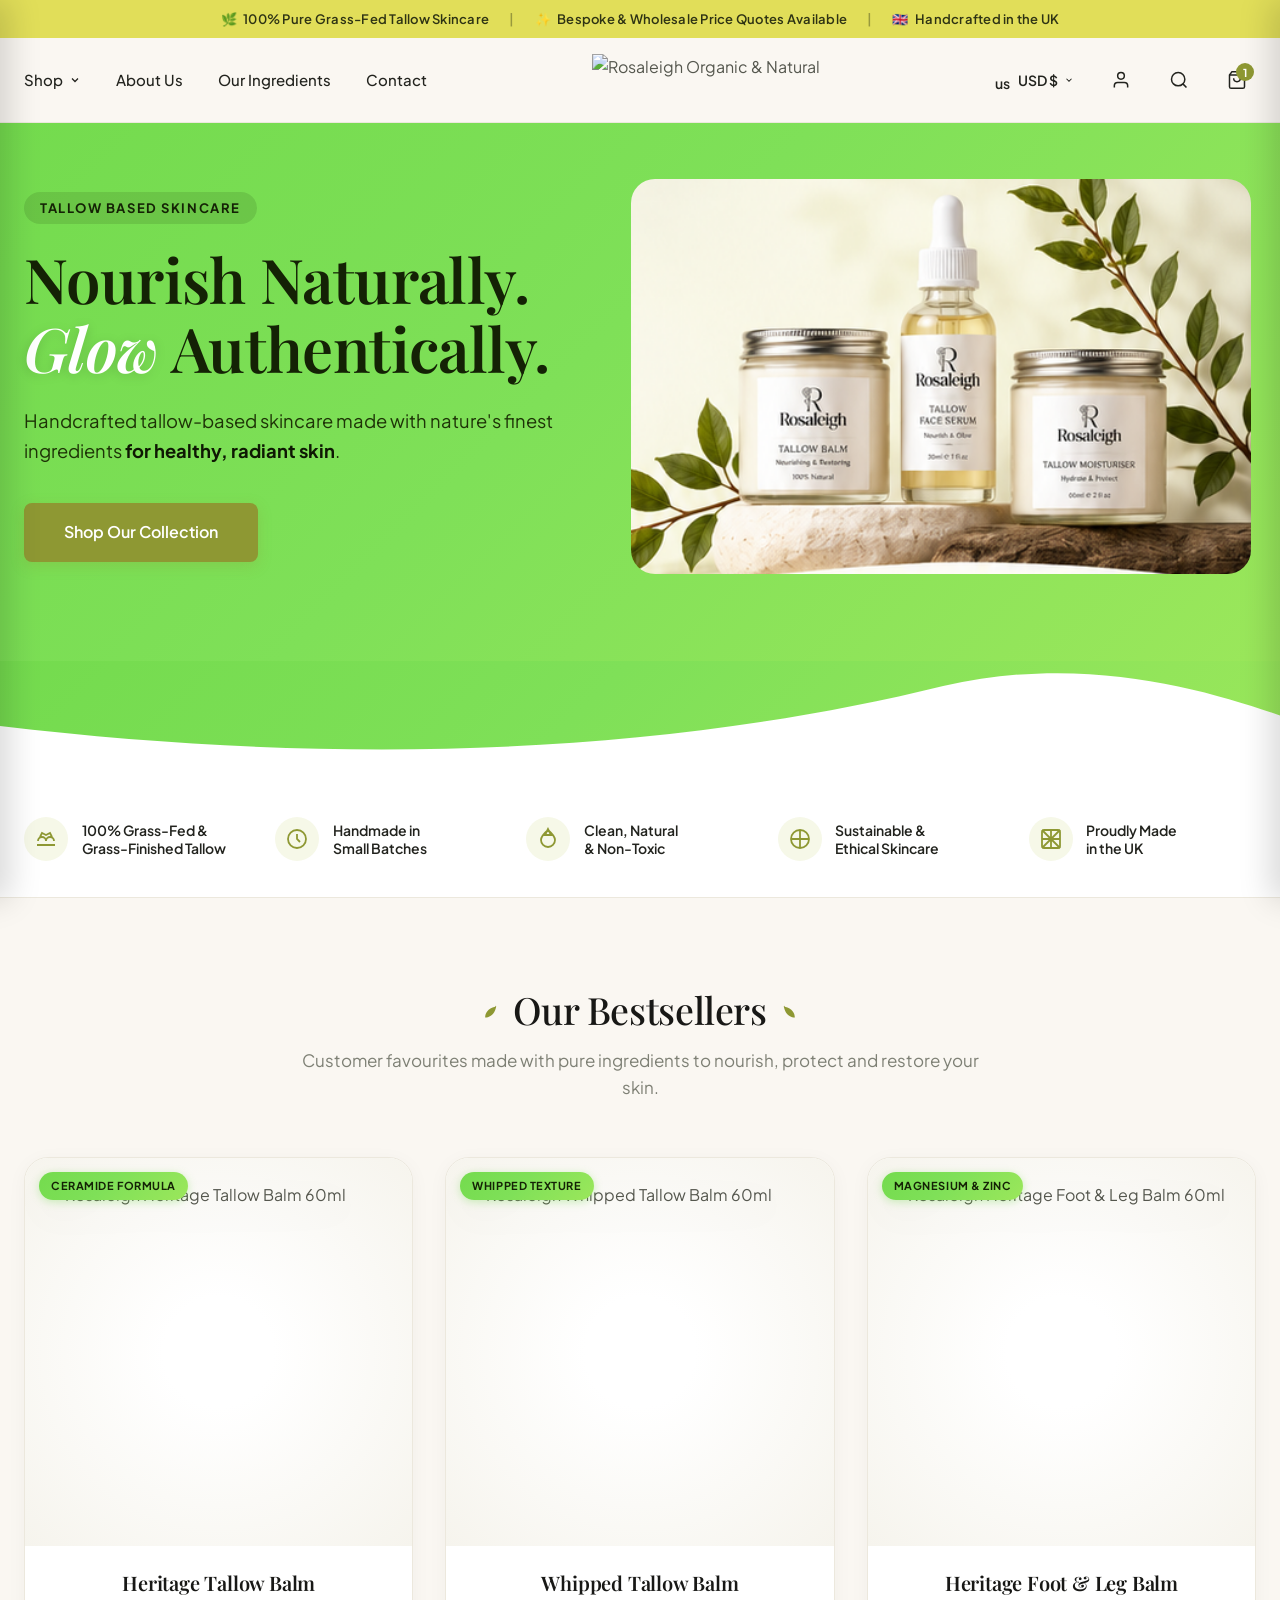
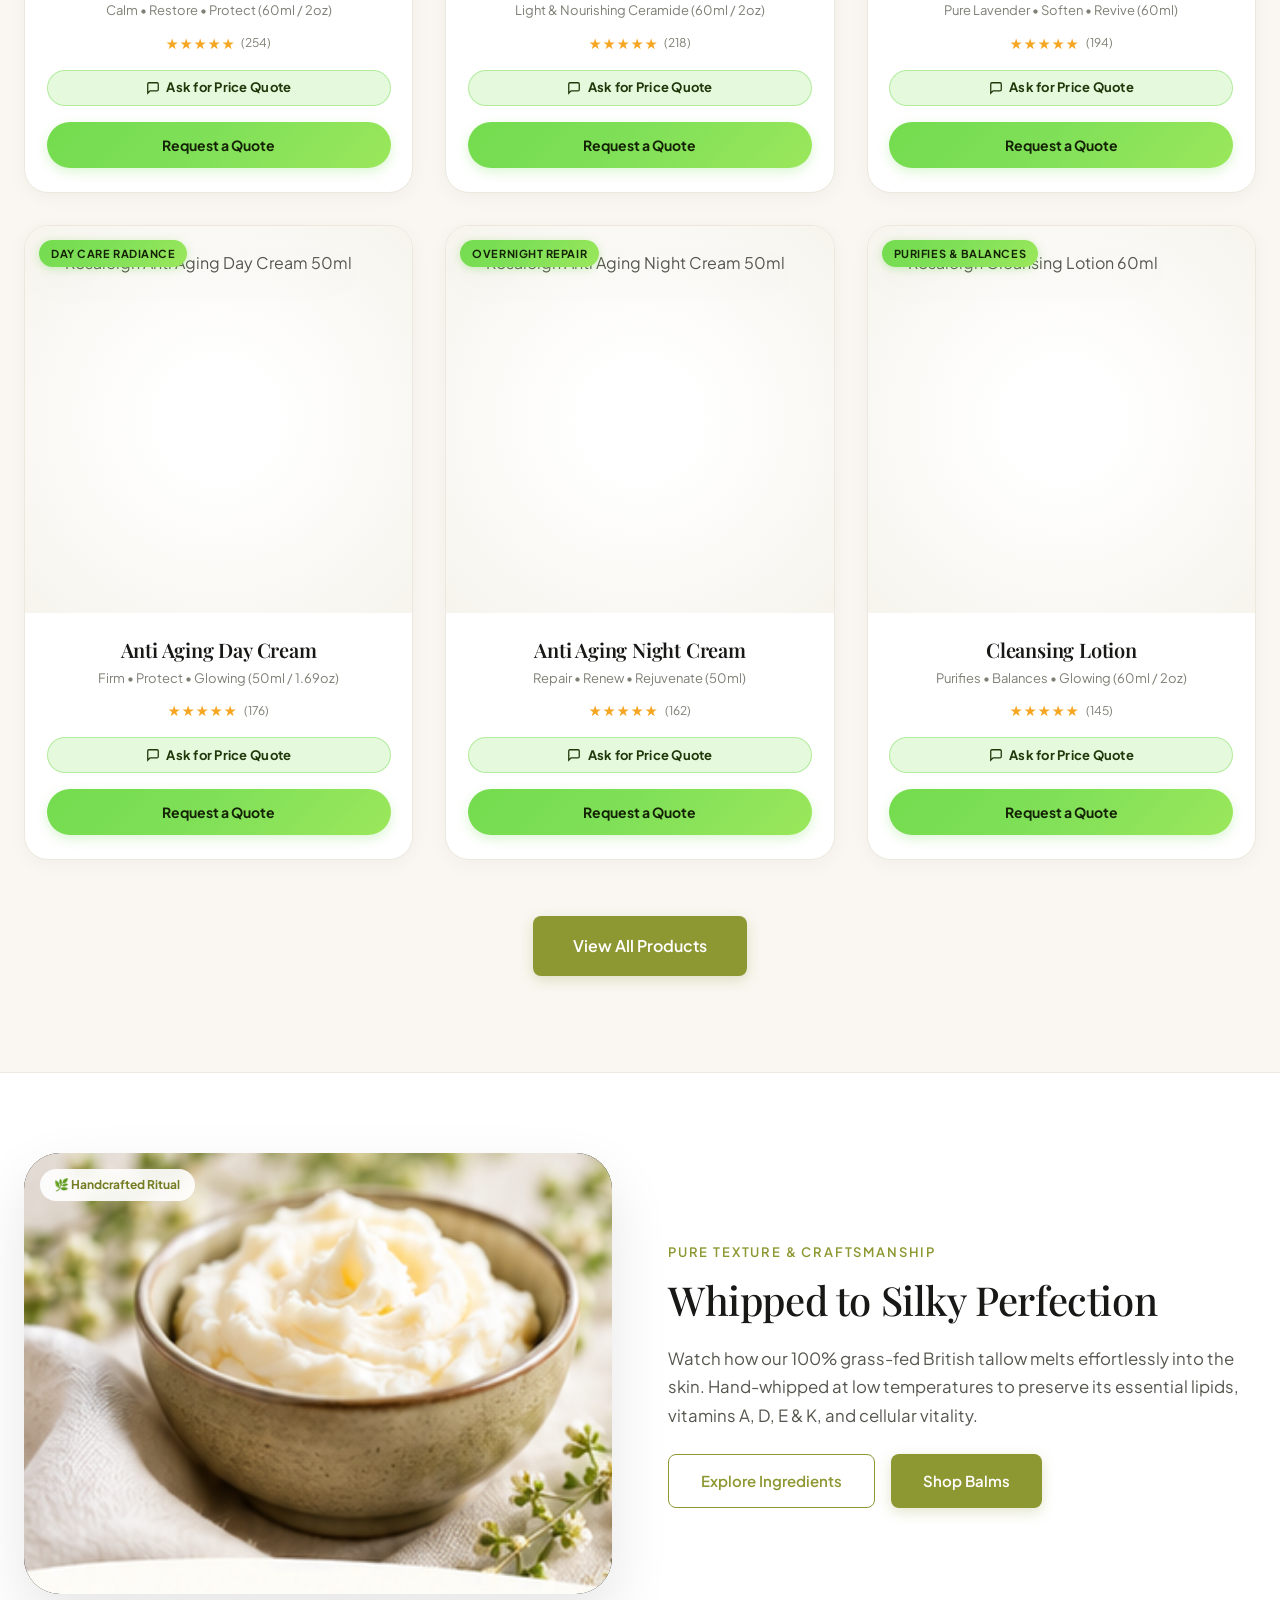
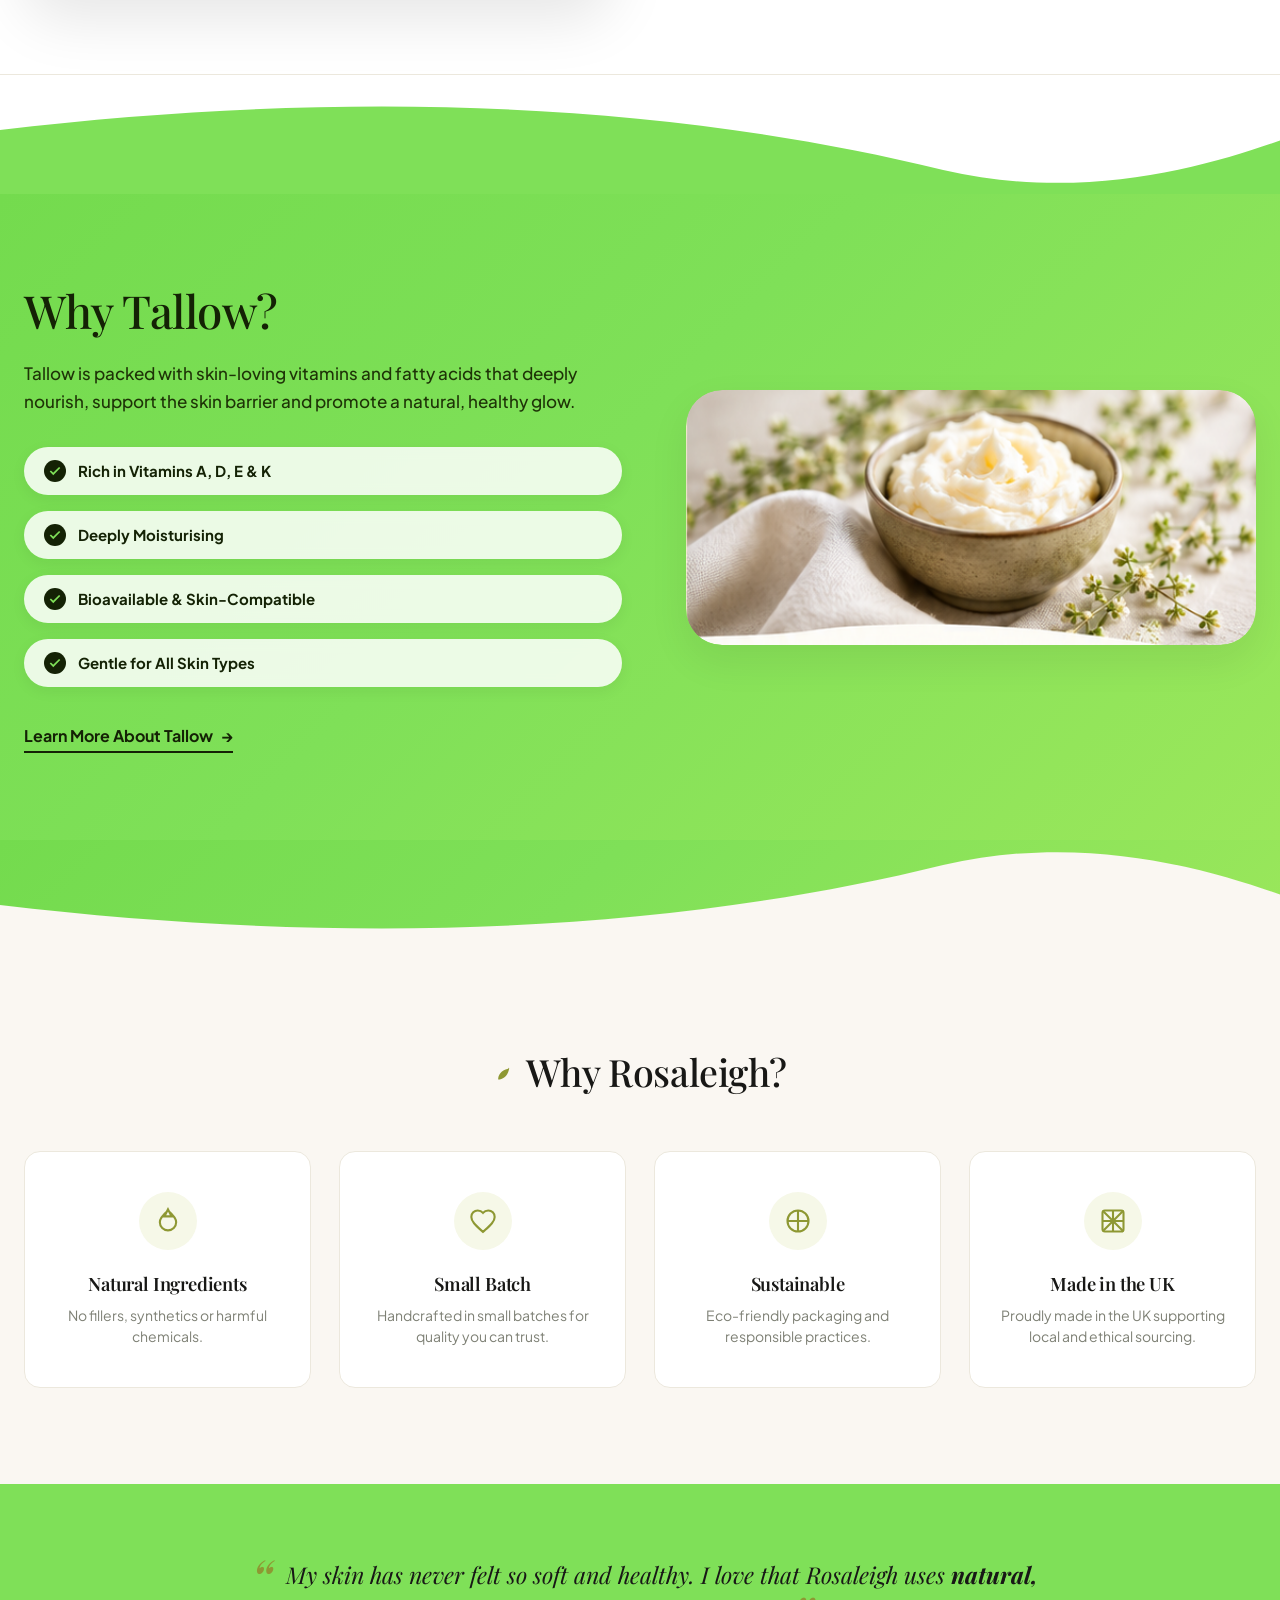
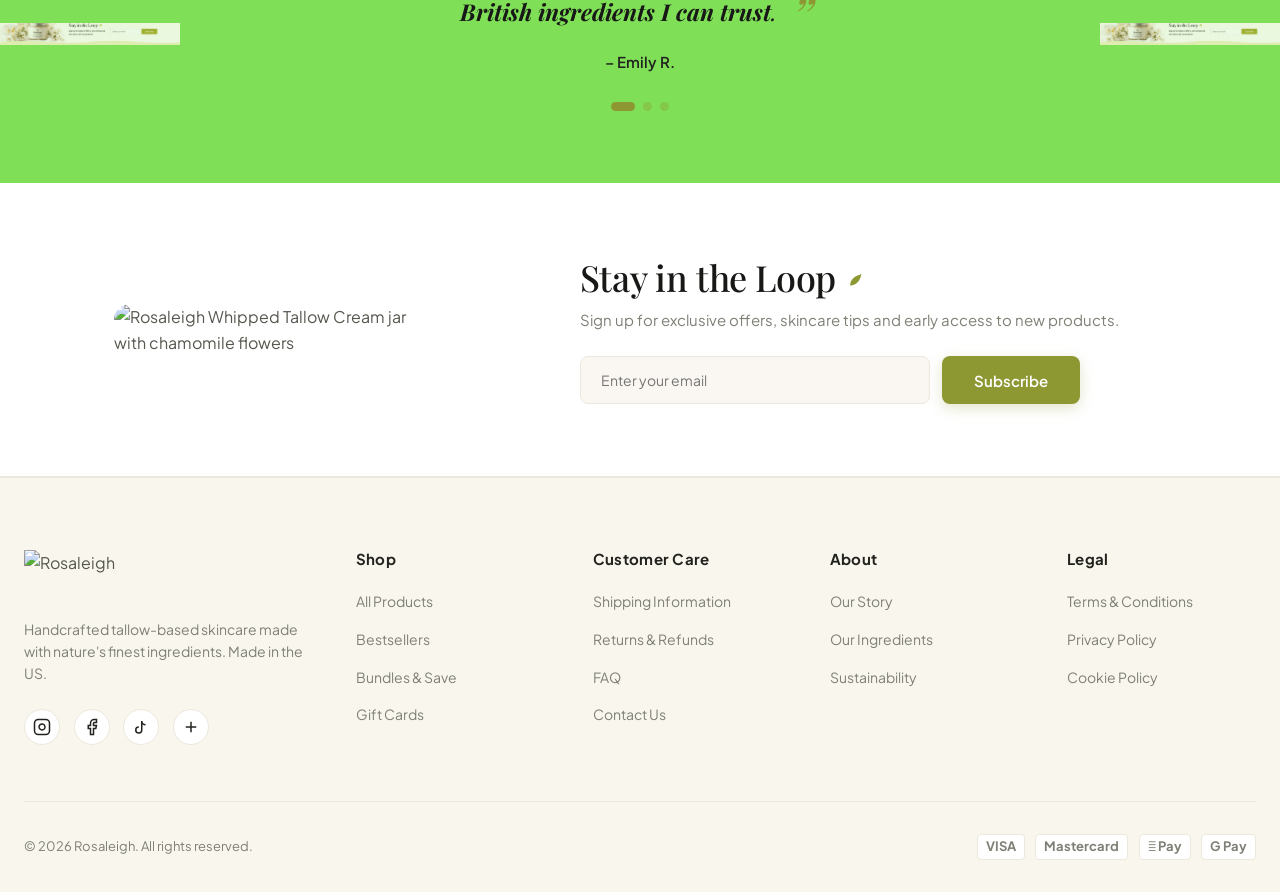
==== commit cfc60267: "Fix currency flag from 'usd' to 'us'" ====
--- a/index.html
+++ b/index.html
@@ -66,7 +66,7 @@
         <!-- Currency Selector -->
         <div class="currency-selector">
           <button type="button" class="currency-btn" id="currency-toggle-btn" aria-label="Select Currency">
-            <span class="flag-icon" id="current-currency-flag">usd</span>
+            <span class="flag-icon" id="current-currency-flag">us</span>
             <span id="current-currency-label">USD $</span>
             <svg width="10" height="10" viewBox="0 0 24 24" fill="none" stroke="currentColor" stroke-width="2.5">
               <path d="M6 9l6 6 6-6"></path>
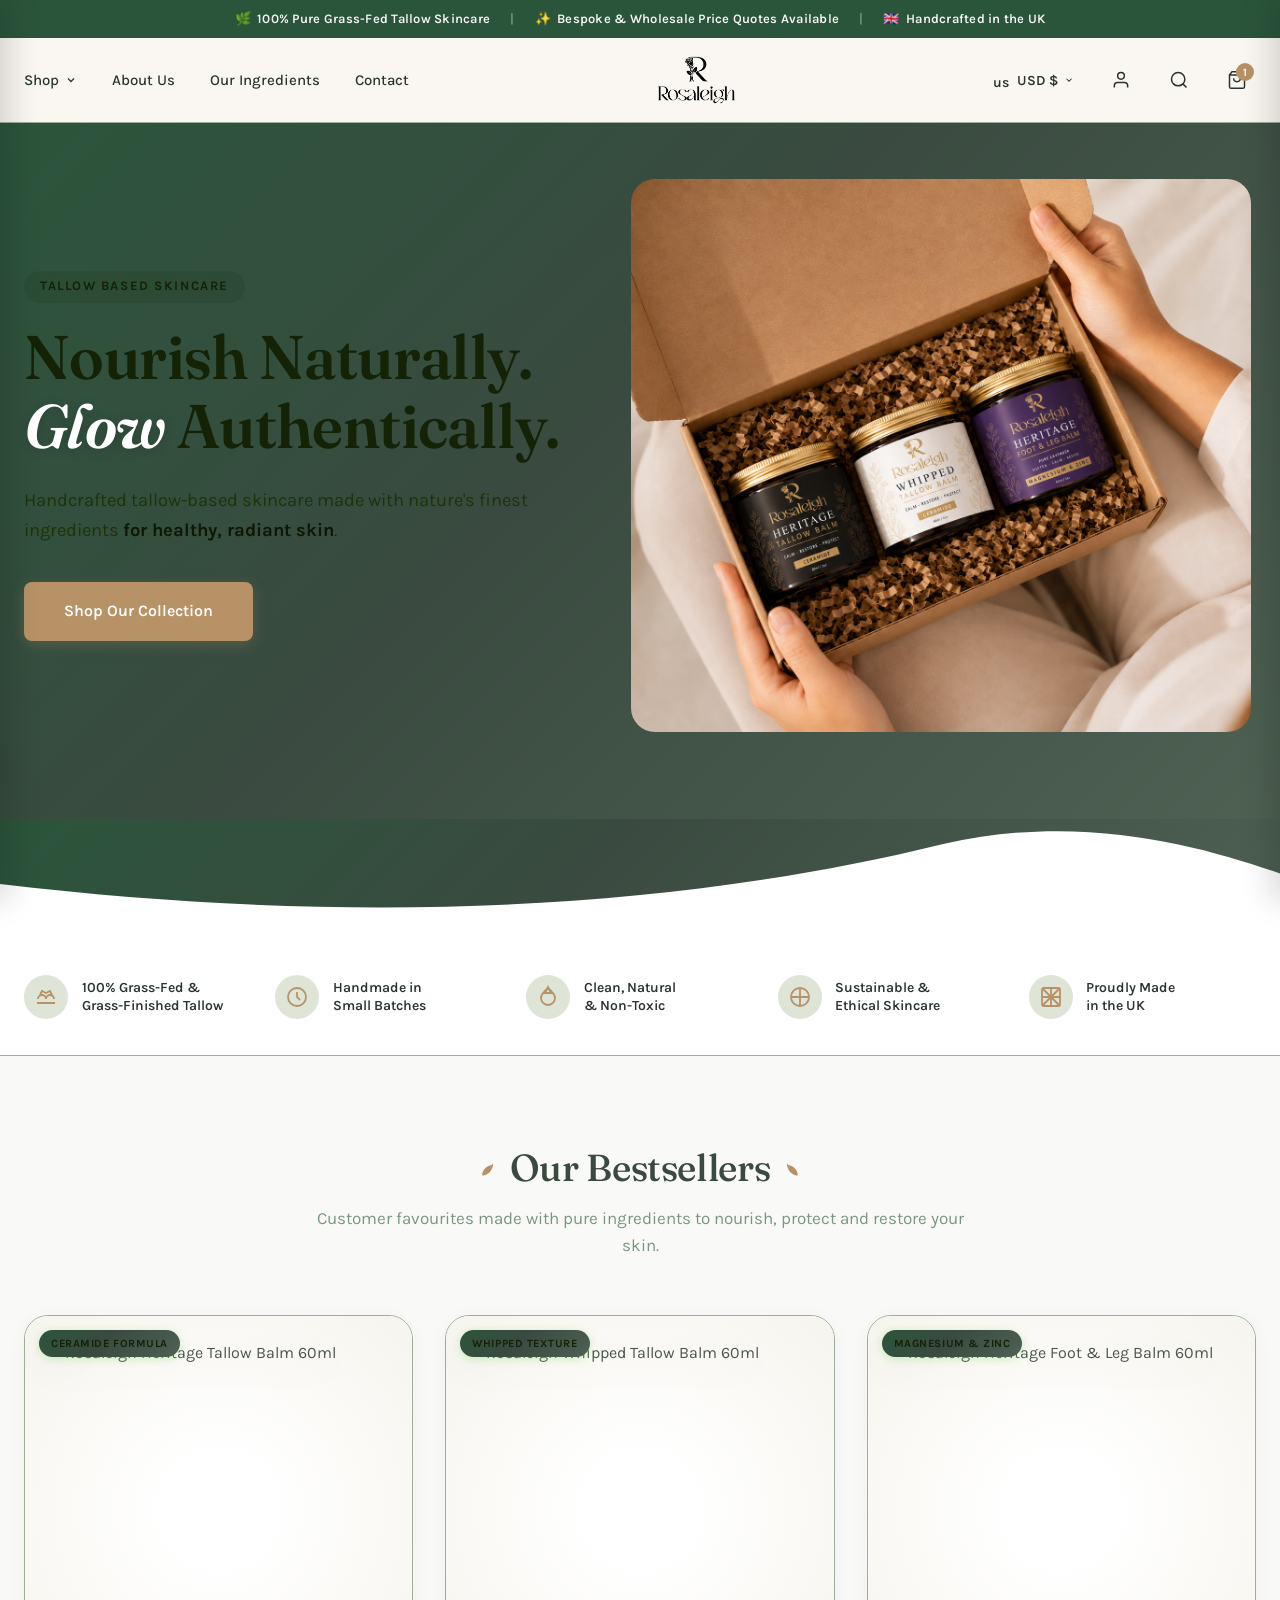
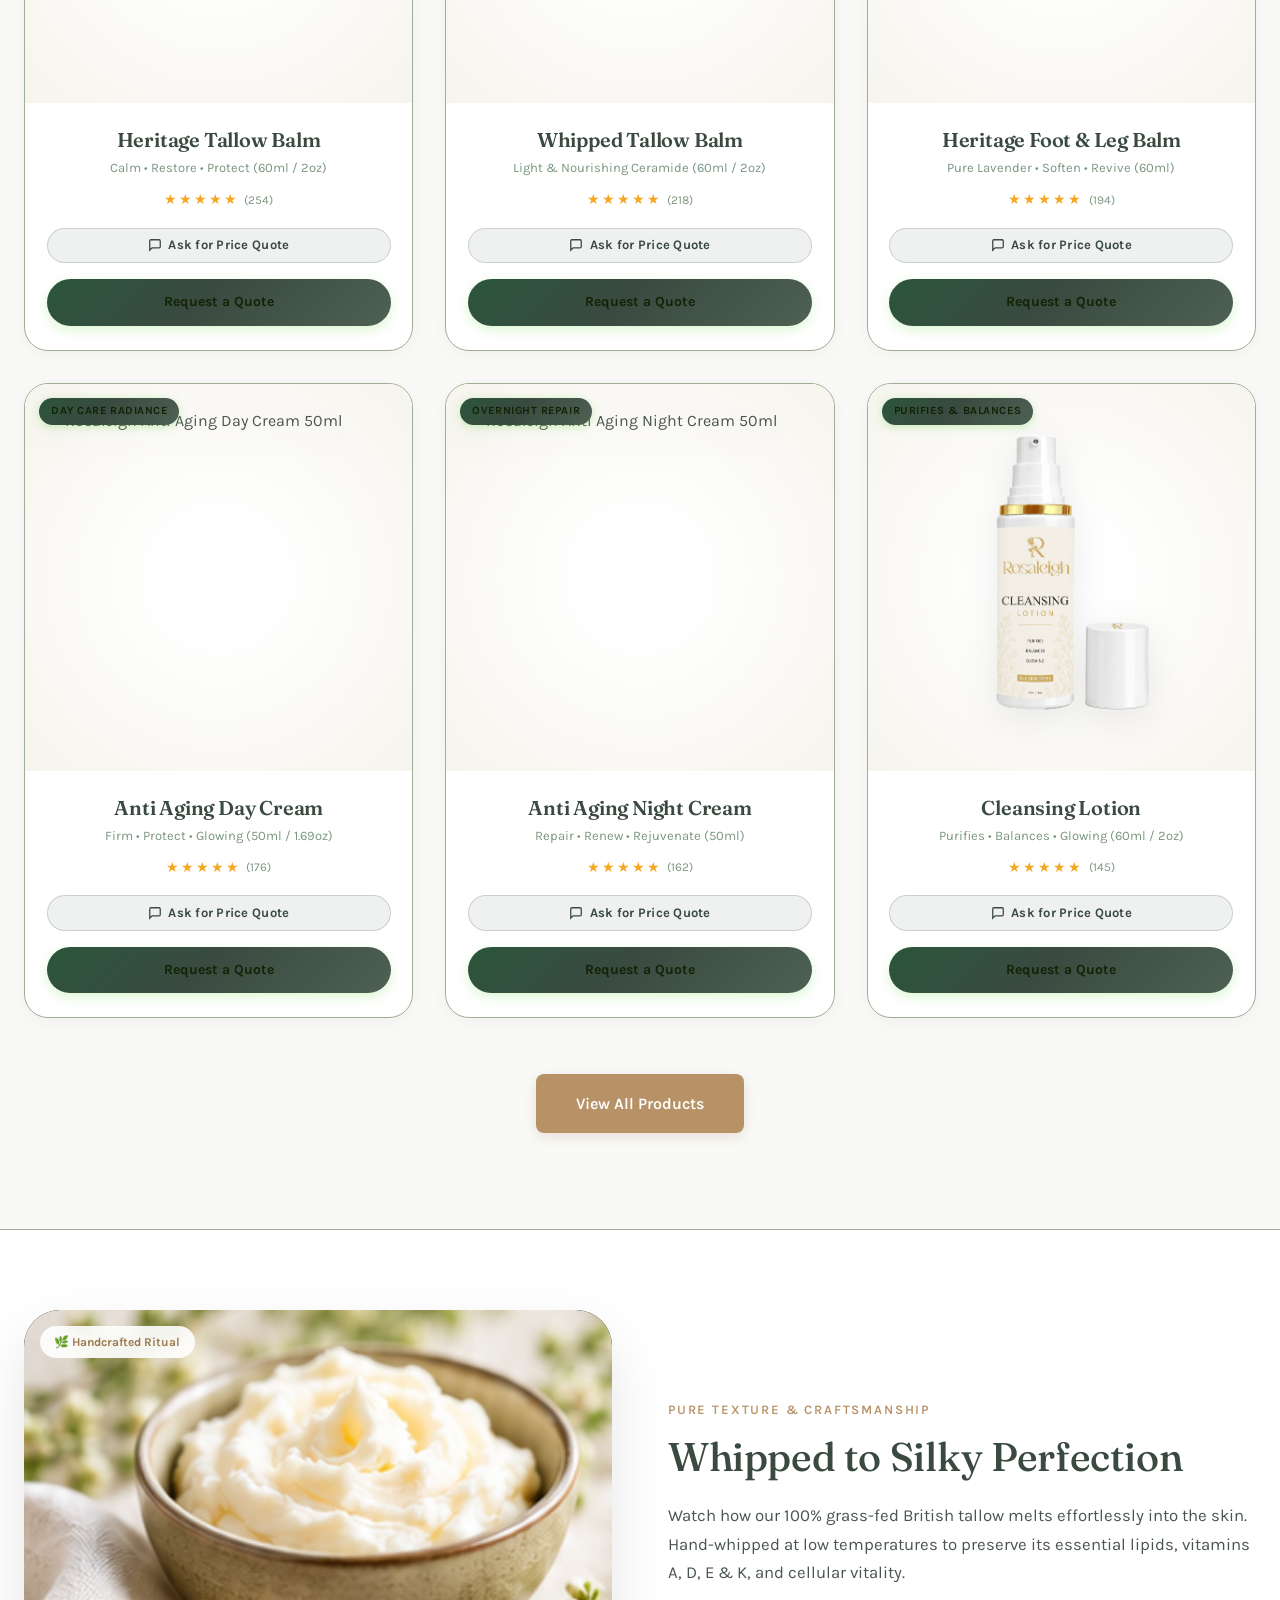
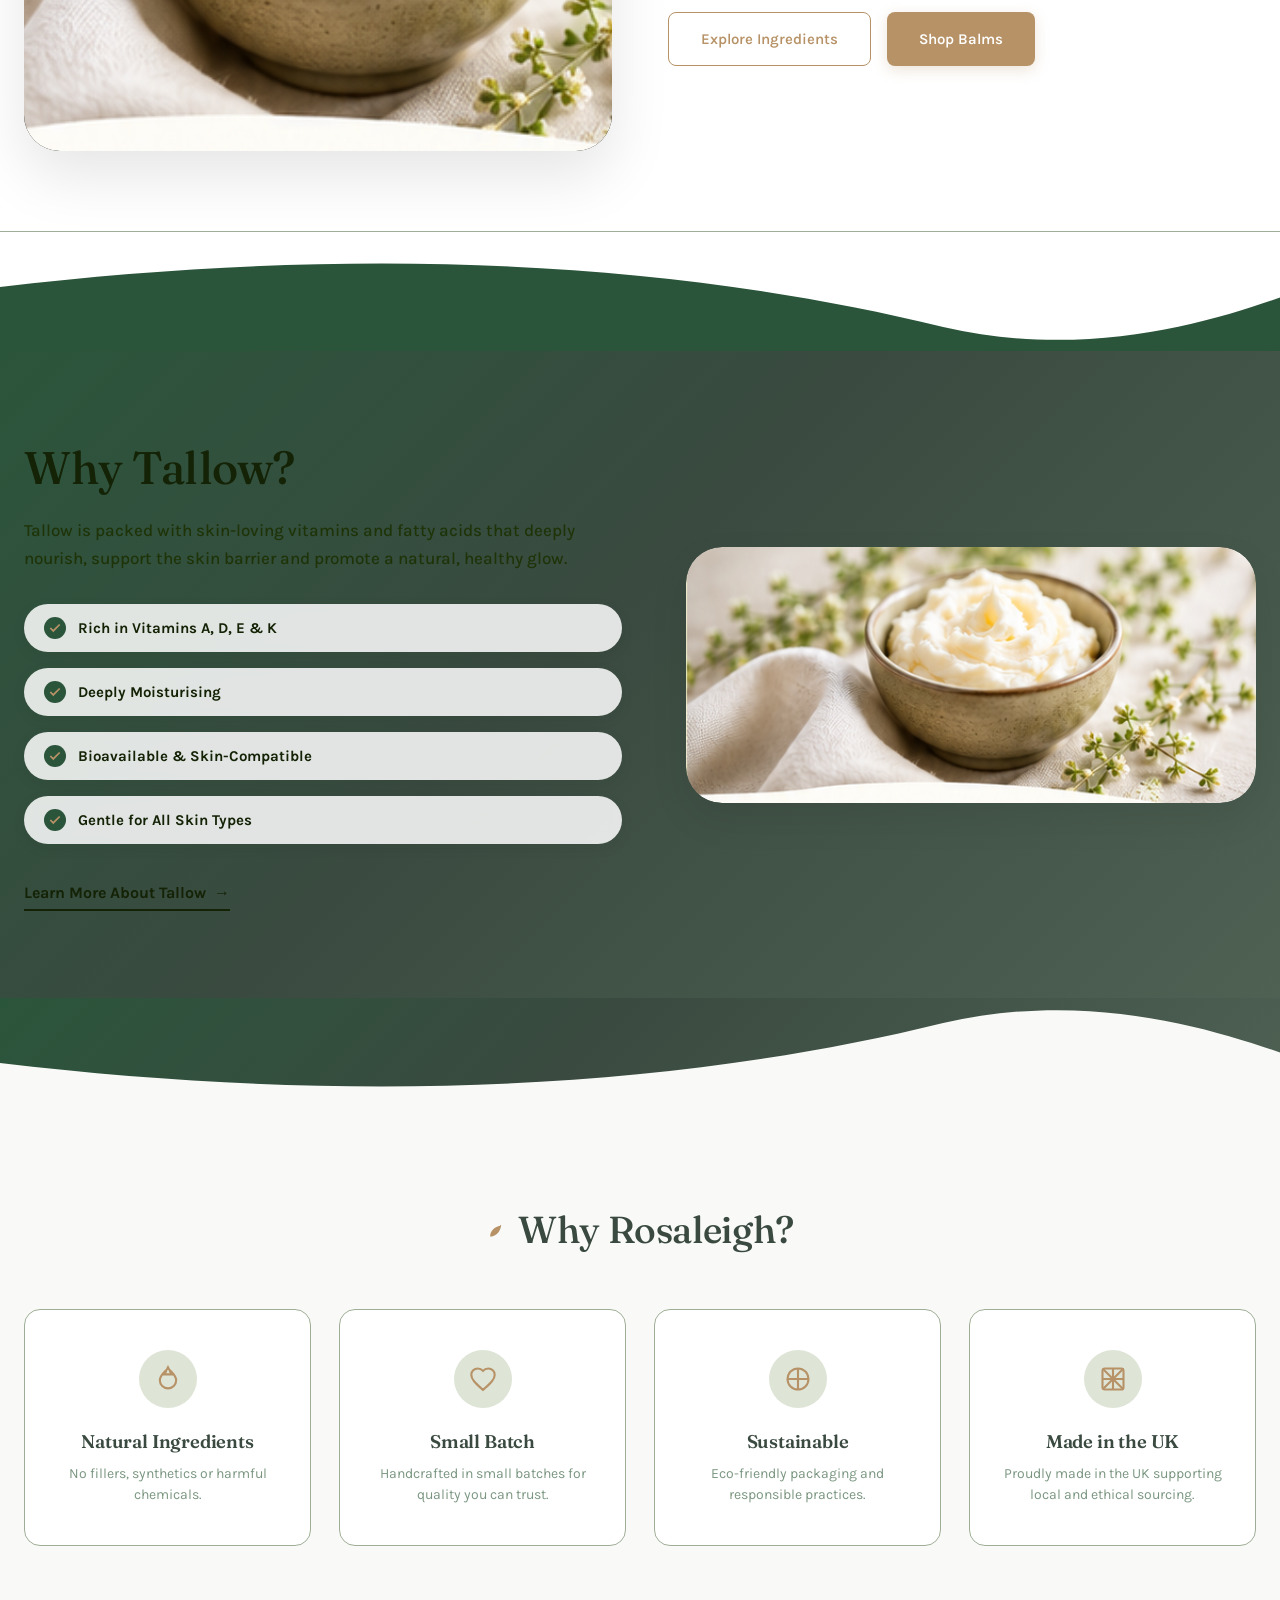
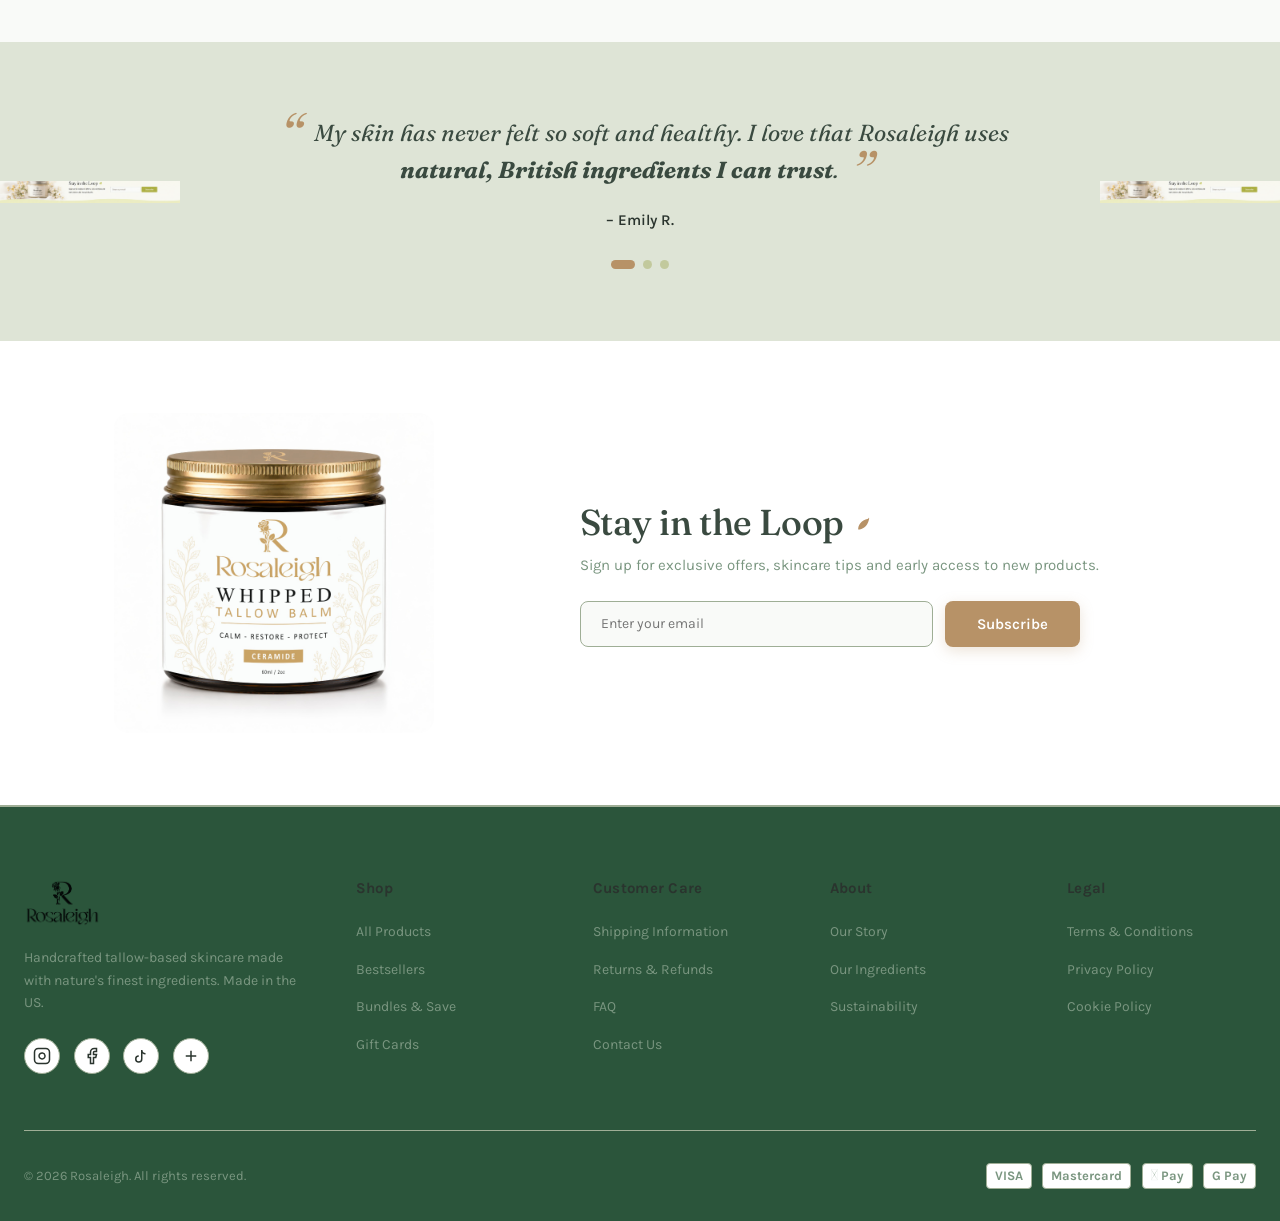
==== commit db0ebcfa: "Change SVG path colors in index.html" ====
--- a/index.html
+++ b/index.html
@@ -462,7 +462,7 @@
   <!-- Curve Wave Divider before Why Tallow -->
   <div class="curve-divider curve-divider-top" style="background-color: var(--bg-white);">
     <svg viewBox="0 0 1440 120" fill="none" preserveAspectRatio="none">
-      <path d="M0,55 C380,15 740,25 1060,95 C1220,128 1360,90 1440,65 L1440,120 L0,120 Z" fill="#7FE058"></path>
+      <path d="M0,55 C380,15 740,25 1060,95 C1220,128 1360,90 1440,65 L1440,120 L0,120 Z" fill="#2B553B"></path>
     </svg>
   </div>
 
@@ -533,7 +533,7 @@
   <!-- Curve Wave Divider after Why Tallow -->
   <div class="curve-divider curve-divider-bottom" style="background: var(--lime-gradient);">
     <svg viewBox="0 0 1440 120" fill="none" preserveAspectRatio="none">
-      <path d="M0,65 C380,105 740,95 1060,25 C1220,-8 1360,30 1440,55 L1440,120 L0,120 Z" fill="#FAF7F2"></path>
+      <path d="M0,65 C380,105 740,95 1060,25 C1220,-8 1360,30 1440,55 L1440,120 L0,120 Z" fill="#F9FAF8"></path>
     </svg>
   </div>
 
--- a/css/style.css
+++ b/css/style.css
@@ -3,47 +3,47 @@
    Signature Organic Curved Theme & High-End Editorial Aesthetics
    ========================================================================== */
 
-@import url('https://fonts.googleapis.com/css2?family=Playfair+Display:ital,wght@0,400;0,500;0,600;0,700;1,400;1,600&family=Plus+Jakarta+Sans:wght@300;400;500;600;700&family=Cinzel:wght@400;600&display=swap');
+@import url('https://fonts.googleapis.com/css2?family=Fraunces:ital,wght@0,400;0,500;0,600;0,700;1,400;1,600&family=Karla:wght@300;400;500;600;700&family=Cormorant:wght@400;600&display=swap');
 
 :root {
-  /* Colors */
-  --bg-warm-cream: #FAF7F2;
-  --bg-page: #FAF7F2;
+  /* Colors — matched to UK (Shopify) theme settings */
+  --bg-warm-cream: #F9FAF8;
+  --bg-page: #F9FAF8;
   --bg-white: #FFFFFF;
   --bg-card: #FFFFFF;
-  --bg-olive-tint: #7FE058;
-  --bg-olive-subtle: #F6F8E8;
-  --bg-announcement: #E1DE59;
-  --bg-footer: #F9F6EE;
+  --bg-olive-tint: #DEE4D6;
+  --bg-olive-subtle: #DEE4D6;
+  --bg-announcement: #2B553B;
+  --bg-footer: #2B553B;
   
-  --bg-bright-lime: #7FE058;
-  --bg-bright-lime-dark: #68D638;
-  --bg-bright-lime-light: #9DE85C;
-  --lime-gradient: linear-gradient(135deg, #74DB4E 0%, #7FE058 45%, #9BE75B 100%);
-  --lime-gradient-radial: radial-gradient(circle at 80% 30%, #A8EB5E 0%, #7FE058 50%, #68D638 100%);
+  --bg-bright-lime: #B79267;
+  --bg-bright-lime-dark: #9C7A50;
+  --bg-bright-lime-light: #C9A97F;
+  --lime-gradient: linear-gradient(135deg, #2B553B 0%, #3A4A40 45%, #4E6153 100%);
+  --lime-gradient-radial: radial-gradient(circle at 80% 30%, #4E6153 0%, #3A4A40 50%, #2B553B 100%);
   
-  --primary-olive: #8E9833;
-  --primary-olive-dark: #737C22;
-  --primary-olive-light: #A4AE3D;
-  --primary-olive-rgb: 142, 152, 51;
+  --primary-olive: #B79267;
+  --primary-olive-dark: #9C7A50;
+  --primary-olive-light: #C9A97F;
+  --primary-olive-rgb: 183, 146, 103;
   
-  --text-dark: #22231E;
-  --text-charcoal: #181816;
-  --text-body: #55574E;
-  --text-muted: #7E8075;
-  --text-announcement: #2E3314;
+  --text-dark: #2A342E;
+  --text-charcoal: #3A4A40;
+  --text-body: #4A564D;
+  --text-muted: #7A9680;
+  --text-announcement: #F9FAF8;
   
-  --border-subtle: #ECE8DD;
-  --border-card: #E5E0D2;
-  --border-active: #8E9833;
+  --border-subtle: #9FAE96;
+  --border-card: #DEE4D6;
+  --border-active: #B79267;
   
-  --star-gold: #8E9833;
-  --badge-gold: #8E9833;
+  --star-gold: #B79267;
+  --badge-gold: #B79267;
   
-  /* Typography */
-  --font-serif: 'Playfair Display', Georgia, serif;
-  --font-sans: 'Plus Jakarta Sans', -apple-system, BlinkMacSystemFont, 'Segoe UI', Roboto, sans-serif;
-  --font-display: 'Playfair Display', Georgia, serif;
+  /* Typography — matched to UK (Shopify) theme settings */
+  --font-serif: 'Fraunces', Georgia, serif;
+  --font-sans: 'Karla', -apple-system, BlinkMacSystemFont, 'Segoe UI', Roboto, sans-serif;
+  --font-display: 'Cormorant', Georgia, serif;
   
   /* Shadows & Radius */
   --shadow-soft: 0 10px 30px rgba(0, 0, 0, 0.04);
@@ -891,9 +891,9 @@
   gap: 0.4rem;
   font-size: 0.8125rem;
   font-weight: 700;
-  color: #1F380A;
-  background-color: rgba(127, 224, 88, 0.2);
-  border: 1px solid rgba(116, 219, 78, 0.45);
+  color: #3A4A40;
+  background-color: rgba(58, 74, 64, 0.08);
+  border: 1px solid rgba(58, 74, 64, 0.2);
   padding: 0.4rem 0.9rem;
   border-radius: var(--radius-pill);
   margin-top: auto;
@@ -904,7 +904,7 @@
 .product-quote-badge svg {
   width: 14px;
   height: 14px;
-  color: #1F380A;
+  color: #3A4A40;
 }
 
 .btn-request-quote {
@@ -1092,8 +1092,8 @@
   width: 22px;
   height: 22px;
   border-radius: 50%;
-  background-color: #142205;
-  color: #7FE058;
+  background-color: #2B553B;
+  color: #B79267;
   display: flex;
   align-items: center;
   justify-content: center;
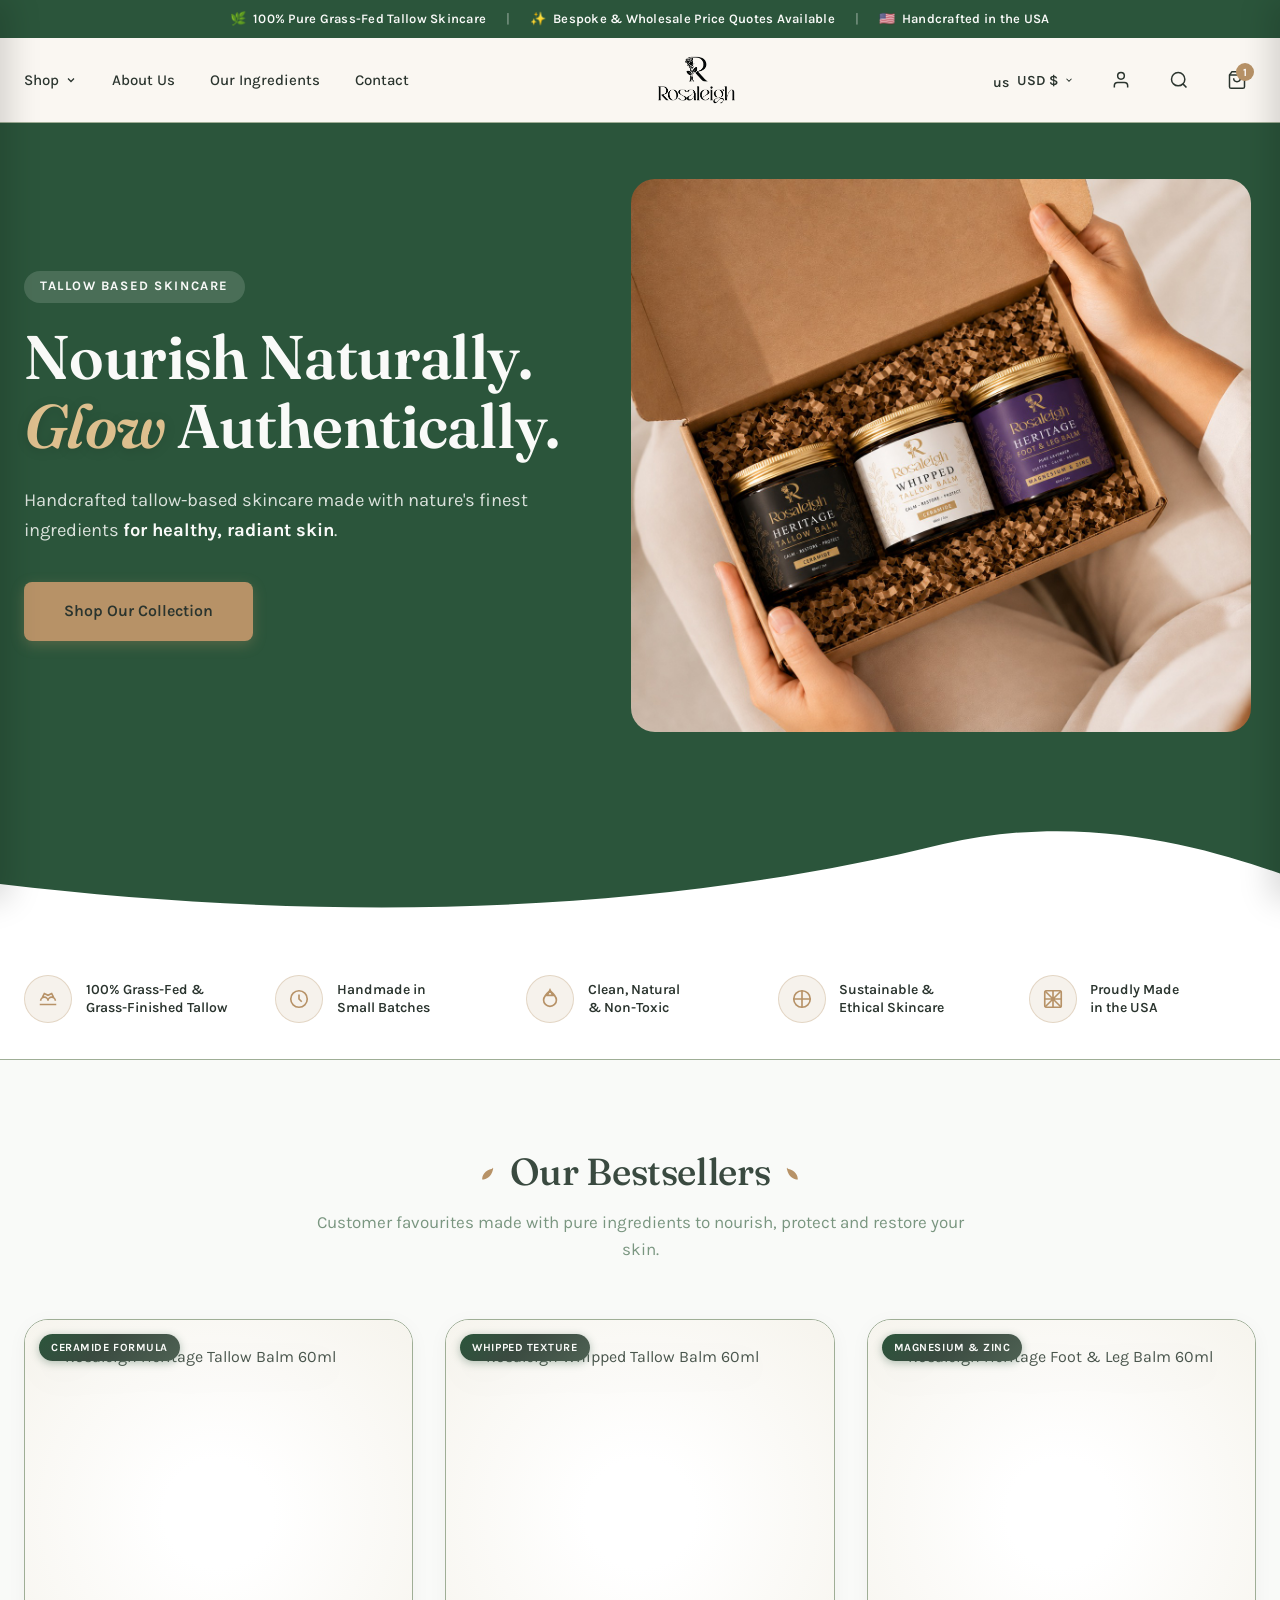
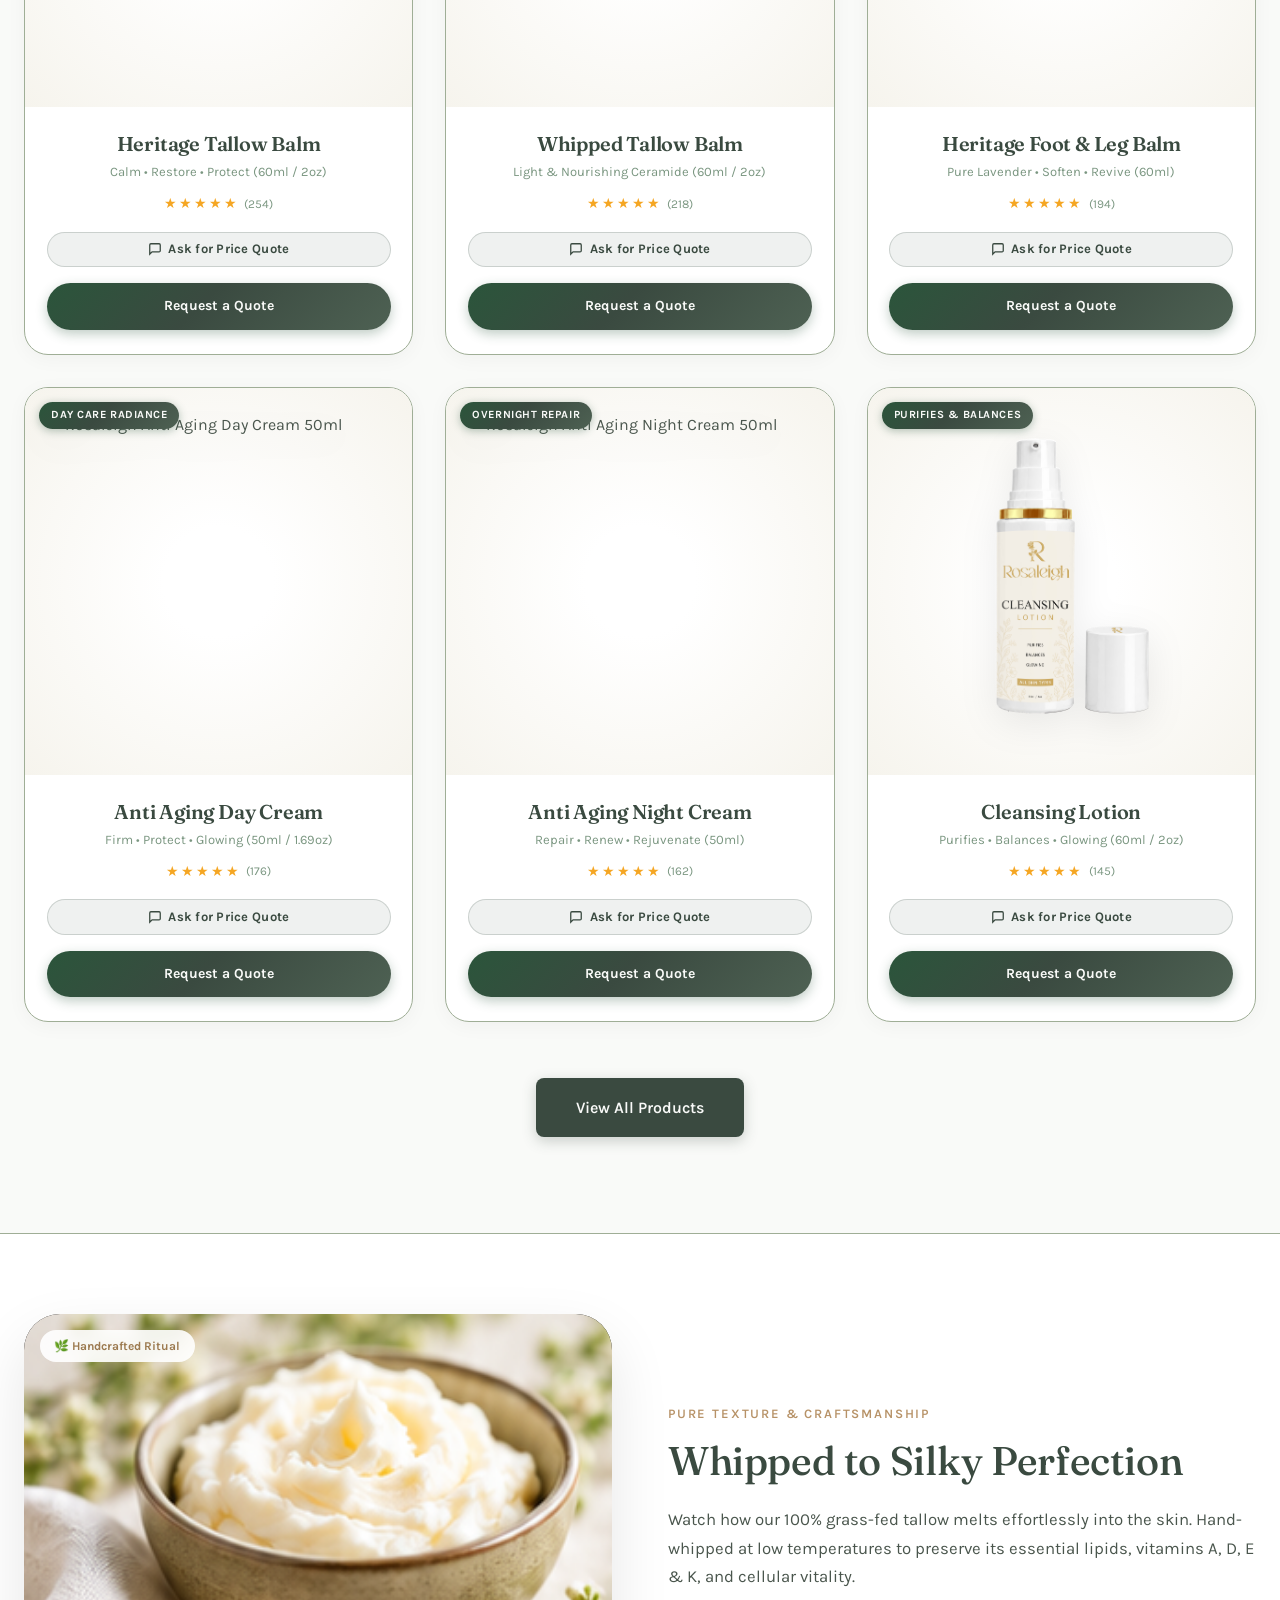
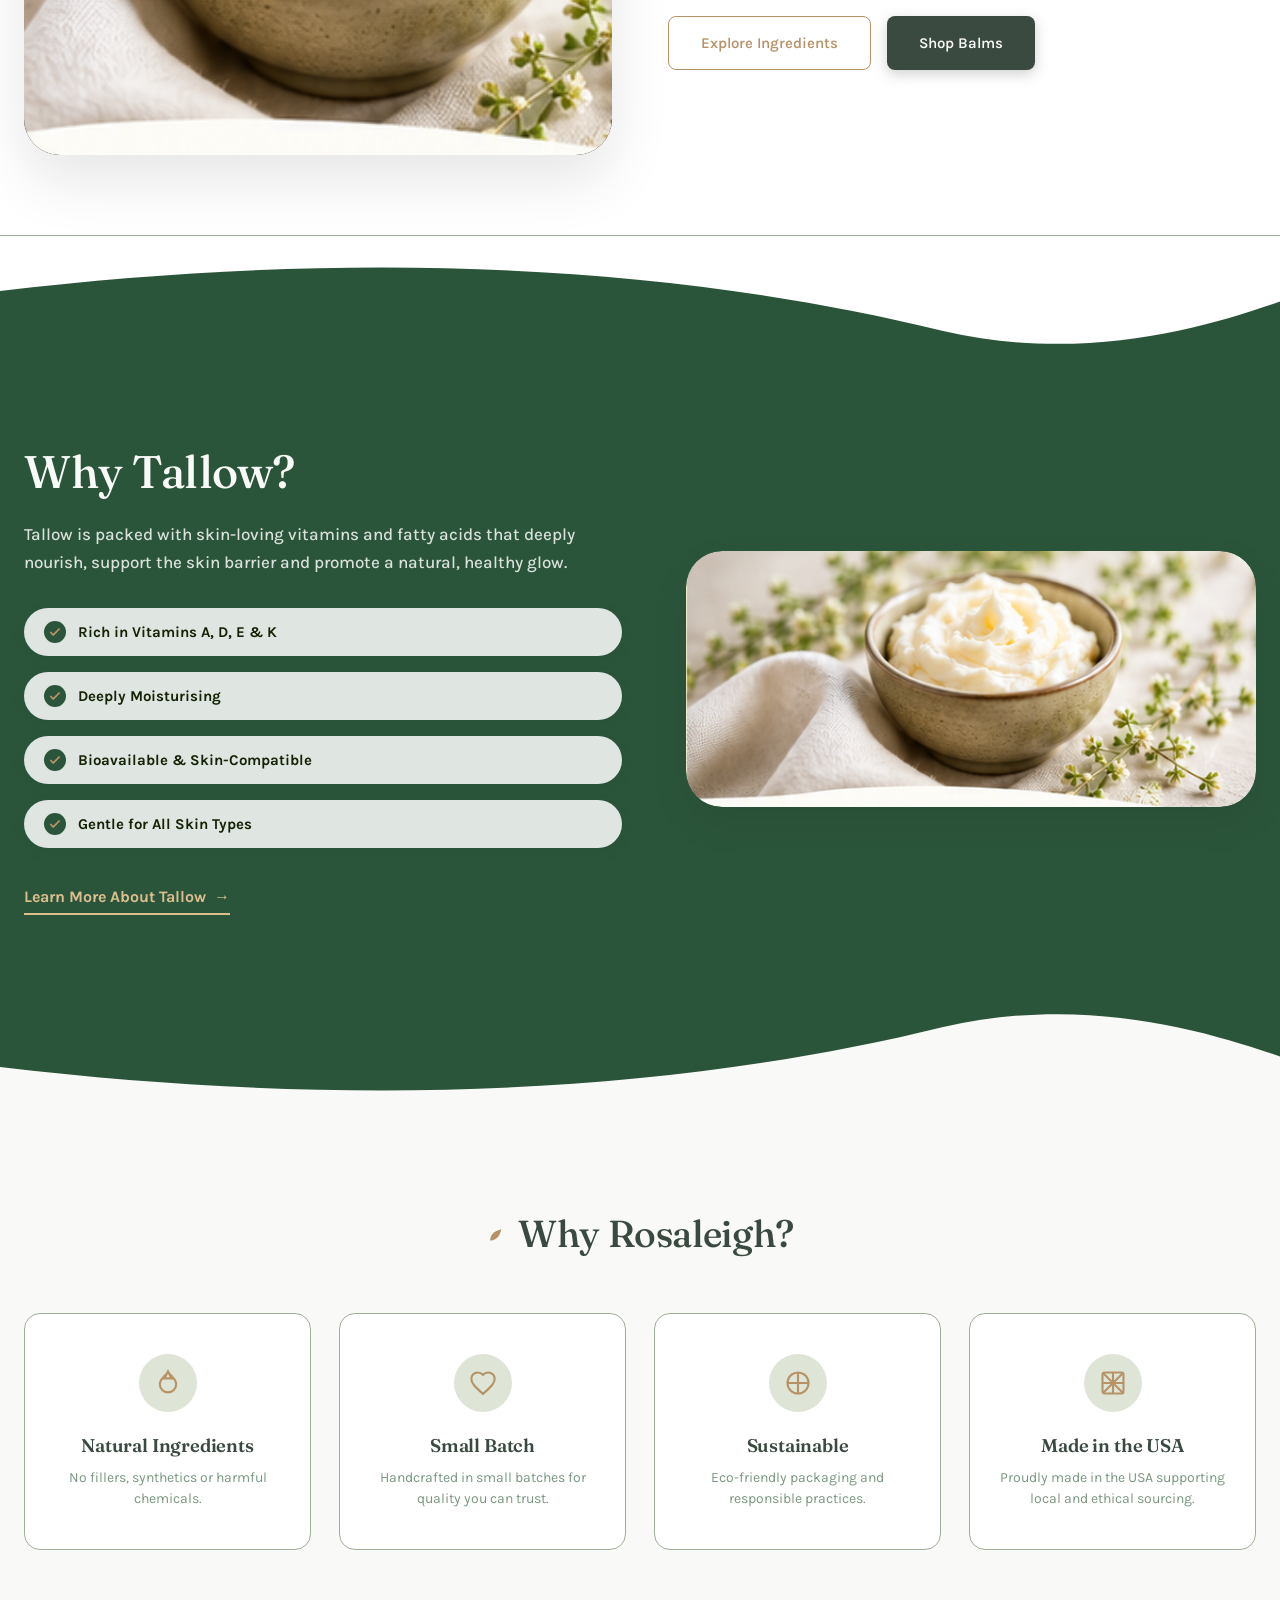
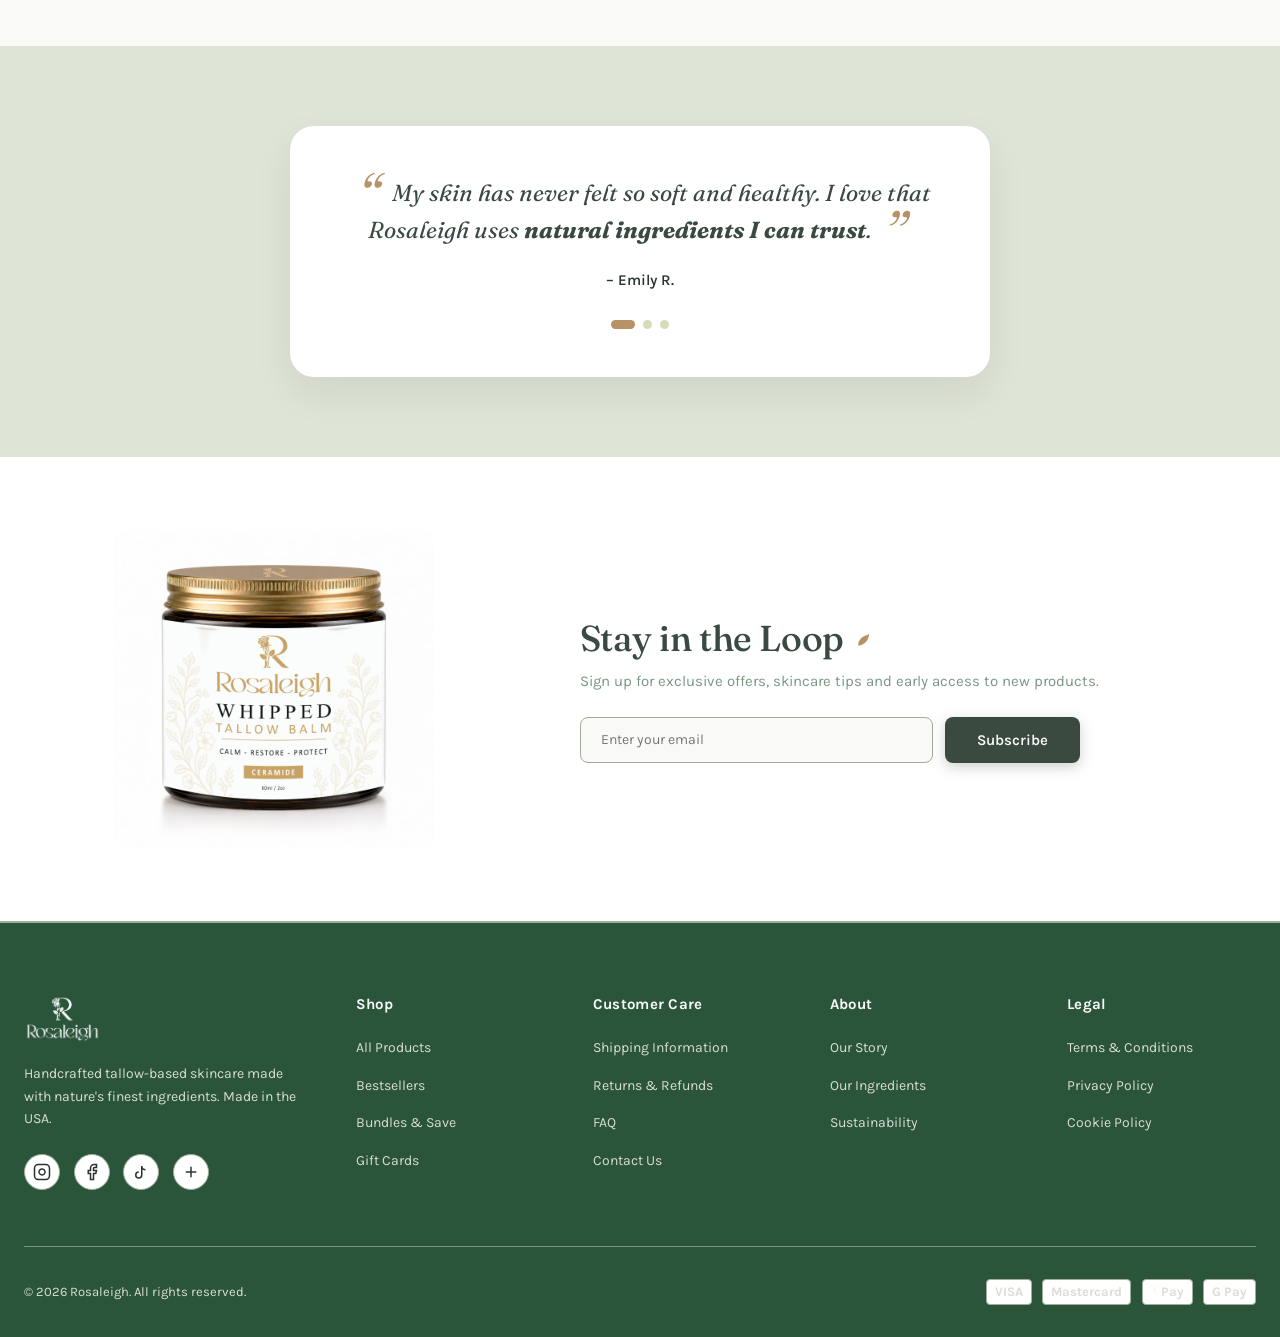
==== commit 4851616f: "Update location references from UK to USA" ====
--- a/index.html
+++ b/index.html
@@ -3,8 +3,8 @@
 <head>
   <meta charset="UTF-8">
   <meta name="viewport" content="width=device-width, initial-scale=1.0">
-  <title>Rosaleigh | Handcrafted Tallow-Based Skincare UK</title>
-  <meta name="description" content="Nourish Naturally. Glow Authentically. 100% natural, grass-fed British tallow skincare handcrafted in small batches.">
+  <title>Rosaleigh | Handcrafted Tallow-Based Skincare</title>
+  <meta name="description" content="Nourish Naturally. Glow Authentically. 100% natural, grass-fed tallow skincare handcrafted in small batches.">
   <link rel="stylesheet" href="css/style.css">
   <link rel="stylesheet" href="css/responsive.css">
 </head>
@@ -23,7 +23,7 @@
         </div>
         <span class="announcement-divider">|</span>
         <div class="announcement-item">
-          <span>🇬🇧</span> Handcrafted in the UK
+          <span>🇺🇸</span> Handcrafted in the USA
         </div>
       </div>
     </div>
@@ -152,7 +152,7 @@
   </section>
 
   <!-- Signature Wave Curve Divider between Hero and Trust Badges -->
-  <div class="curve-divider curve-divider-bottom" style="background: var(--lime-gradient);">
+  <div class="curve-divider curve-divider-bottom" style="background: var(--bg-footer);">
     <svg viewBox="0 0 1440 120" fill="none" preserveAspectRatio="none">
       <path d="M0,65 C380,105 740,95 1060,25 C1220,-8 1360,30 1440,55 L1440,120 L0,120 Z" fill="#FFFFFF"></path>
     </svg>
@@ -213,7 +213,7 @@
               <path d="M3 3l18 18M3 21l18-18M3 12h18M12 3v18"></path>
             </svg>
           </div>
-          <div class="trust-badge-text">Proudly Made<br>in the UK</div>
+          <div class="trust-badge-text">Proudly Made<br>in the USA</div>
         </div>
 
       </div>
@@ -447,7 +447,7 @@
           <span class="eyebrow">PURE TEXTURE &amp; CRAFTSMANSHIP</span>
           <h2 style="font-size: 2.5rem; margin-bottom: 1.25rem;">Whipped to Silky Perfection</h2>
           <p style="font-size: 1.05rem; line-height: 1.7; color: var(--text-body); margin-bottom: 1.5rem;">
-            Watch how our 100% grass-fed British tallow melts effortlessly into the skin. Hand-whipped at low temperatures to preserve its essential lipids, vitamins A, D, E &amp; K, and cellular vitality.
+            Watch how our 100% grass-fed tallow melts effortlessly into the skin. Hand-whipped at low temperatures to preserve its essential lipids, vitamins A, D, E &amp; K, and cellular vitality.
           </p>
           <div style="display: flex; gap: 1rem; flex-wrap: wrap;">
             <a href="ingredients.html" class="btn btn-outline">Explore Ingredients</a>
@@ -531,7 +531,7 @@
   </section>
 
   <!-- Curve Wave Divider after Why Tallow -->
-  <div class="curve-divider curve-divider-bottom" style="background: var(--lime-gradient);">
+  <div class="curve-divider curve-divider-bottom" style="background: var(--bg-footer);">
     <svg viewBox="0 0 1440 120" fill="none" preserveAspectRatio="none">
       <path d="M0,65 C380,105 740,95 1060,25 C1220,-8 1360,30 1440,55 L1440,120 L0,120 Z" fill="#F9FAF8"></path>
     </svg>
@@ -594,8 +594,8 @@
               <path d="M3 3l18 18M3 21l18-18M3 12h18M12 3v18"></path>
             </svg>
           </div>
-          <h3>Made in the UK</h3>
-          <p>Proudly made in the UK supporting local and ethical sourcing.</p>
+          <h3>Made in the USA</h3>
+          <p>Proudly made in the USA supporting local and ethical sourcing.</p>
         </div>
 
       </div>
@@ -612,7 +612,7 @@
         <div class="testimonial-slide active">
           <div class="testimonial-quote">
             <span class="quote-mark">“</span>
-            My skin has never felt so soft and healthy. I love that Rosaleigh uses <strong>natural, British ingredients I can trust</strong>.
+            My skin has never felt so soft and healthy. I love that Rosaleigh uses <strong>natural ingredients I can trust</strong>.
             <span class="quote-mark">”</span>
           </div>
           <div class="testimonial-author">– Emily R.</div>
@@ -688,7 +688,7 @@
         <div class="footer-brand">
           <img src="images/Logo.png" alt="Rosaleigh" class="footer-logo-img">
           <p class="footer-bio">
-            Handcrafted tallow-based skincare made with nature's finest ingredients. Made in the US.
+            Handcrafted tallow-based skincare made with nature's finest ingredients. Made in the USA.
           </p>
           <div class="social-links">
             <a href="https://instagram.com" class="social-link" aria-label="Instagram">
@@ -790,9 +790,9 @@
 
     <!-- Free US Delivery Tracker -->
     <div class="shipping-meter-wrap">
-      <div id="shipping-meter-text">Add <strong>£26.00</strong> more for <strong>FREE UK Delivery</strong></div>
+      <div id="shipping-meter-text">Add <strong>$46.00</strong> more for <strong>FREE US Delivery</strong></div>
       <div class="meter-bar">
-        <div class="meter-fill" id="shipping-meter-fill" style="width: 48%;"></div>
+        <div class="meter-fill" id="shipping-meter-fill" style="width: 34%;"></div>
       </div>
     </div>
 
@@ -805,7 +805,7 @@
     <div class="cart-footer">
       <div class="cart-subtotal-row">
         <span>Subtotal:</span>
-        <span id="cart-subtotal-val">£24.00</span>
+        <span id="cart-subtotal-val">$24.00</span>
       </div>
       <p style="font-size: 0.75rem; color: var(--text-muted); margin-bottom: 1rem; text-align: center;">
         Taxes and shipping calculated at checkout
--- a/css/style.css
+++ b/css/style.css
@@ -40,6 +40,11 @@
   --star-gold: #B79267;
   --badge-gold: #B79267;
   
+  /* Buttons — matched to UK "Primary button" theme setting */
+  --btn-primary-bg: #3A4A40;
+  --btn-primary-text: #F9FAF8;
+  --btn-primary-hover: #4E6153;
+  
   /* Typography — matched to UK (Shopify) theme settings */
   --font-serif: 'Fraunces', Georgia, serif;
   --font-sans: 'Karla', -apple-system, BlinkMacSystemFont, 'Segoe UI', Roboto, sans-serif;
@@ -218,16 +223,16 @@
 }
 
 .btn-primary {
-  background-color: var(--primary-olive);
-  color: #FFFFFF;
-  box-shadow: 0 4px 14px rgba(var(--primary-olive-rgb), 0.25);
+  background-color: var(--btn-primary-bg);
+  color: var(--btn-primary-text);
+  box-shadow: 0 4px 14px rgba(58, 74, 64, 0.25);
 }
 
 .btn-primary:hover {
-  background-color: var(--primary-olive-dark);
+  background-color: var(--btn-primary-hover);
   transform: translateY(-2px);
-  box-shadow: 0 6px 20px rgba(var(--primary-olive-rgb), 0.35);
-  color: #FFFFFF;
+  box-shadow: 0 6px 20px rgba(58, 74, 64, 0.35);
+  color: var(--btn-primary-text);
 }
 
 .btn-outline {
@@ -596,7 +601,7 @@
    ========================================================================== */
 .hero-section {
   position: relative;
-  background: var(--lime-gradient);
+  background: var(--bg-footer);
   padding-top: 3.5rem;
   padding-bottom: 5.5rem;
   overflow: hidden;
@@ -615,8 +620,8 @@
 
 .hero-content .eyebrow {
   display: inline-block;
-  background: rgba(20, 34, 5, 0.12);
-  color: #142205;
+  background: rgba(249, 250, 248, 0.15);
+  color: #F9FAF8;
   font-weight: 700;
   border-radius: var(--radius-pill);
   padding: 0.35rem 1rem;
@@ -629,25 +634,36 @@
   line-height: 1.12;
   font-weight: 600;
   margin-bottom: 1.5rem;
-  color: #142205;
+  color: #F9FAF8;
 }
 
 .hero-title span.glow {
-  color: #FFFFFF;
+  color: #DDBF8E;
   text-shadow: 0 2px 12px rgba(0, 0, 0, 0.15);
   font-style: italic;
 }
 
 .hero-description {
   font-size: 1.15rem;
-  color: #1E3307;
+  color: rgba(249, 250, 248, 0.85);
   margin-bottom: 2.25rem;
   line-height: 1.65;
 }
 
 .hero-description strong {
-  color: #0E1803;
+  color: #F9FAF8;
   font-weight: 700;
+}
+
+.hero-content .btn-primary {
+  background-color: var(--primary-olive);
+  color: #2A342E;
+  box-shadow: 0 4px 14px rgba(var(--primary-olive-rgb), 0.3);
+}
+
+.hero-content .btn-primary:hover {
+  background-color: var(--primary-olive-dark);
+  color: #2A342E;
 }
 
 .hero-image-wrap {
@@ -696,19 +712,20 @@
 
 .trust-badge-icon {
   flex-shrink: 0;
-  width: 44px;
-  height: 44px;
+  width: 48px;
+  height: 48px;
   border-radius: 50%;
-  background-color: var(--bg-olive-subtle);
-  display: flex;
-  align-items: center;
-  justify-content: center;
-  color: var(--primary-olive);
+  background: rgba(183, 146, 103, 0.12);
+  border: 1px solid rgba(183, 146, 103, 0.3);
+  display: flex;
+  align-items: center;
+  justify-content: center;
+  color: #B79267;
 }
 
 .trust-badge-icon svg {
-  width: 24px;
-  height: 24px;
+  width: 22px;
+  height: 22px;
 }
 
 .trust-badge-text {
@@ -780,14 +797,14 @@
   top: 14px;
   left: 14px;
   background: var(--lime-gradient);
-  color: #142205;
+  color: #F9FAF8;
   font-size: 0.6875rem;
   font-weight: 700;
   text-transform: uppercase;
   letter-spacing: 0.05em;
   padding: 0.3rem 0.75rem;
   border-radius: var(--radius-pill);
-  box-shadow: 0 2px 8px rgba(116, 219, 78, 0.35);
+  box-shadow: 0 2px 8px rgba(43, 85, 59, 0.35);
   z-index: 5;
 }
 
@@ -829,7 +846,7 @@
 
 .quick-action-btn:hover {
   background: var(--lime-gradient);
-  color: #142205;
+  color: #F9FAF8;
 }
 
 .product-details {
@@ -915,13 +932,13 @@
   gap: 0.5rem;
   padding: 0.75rem 1.25rem;
   background: var(--lime-gradient);
-  color: #142205;
+  color: #F9FAF8;
   font-size: 0.875rem;
   font-weight: 700;
   border-radius: var(--radius-pill);
   transition: all var(--transition-fast);
   text-decoration: none;
-  box-shadow: 0 4px 12px rgba(116, 219, 78, 0.25);
+  box-shadow: 0 4px 12px rgba(43, 85, 59, 0.3);
   border: none;
   cursor: pointer;
 }
@@ -1041,7 +1058,7 @@
    ========================================================================== */
 .why-tallow-section {
   position: relative;
-  background: var(--lime-gradient);
+  background: var(--bg-footer);
   padding: 5.5rem 0;
   overflow: hidden;
 }
@@ -1056,12 +1073,12 @@
 .why-tallow-content h2 {
   font-size: 2.85rem;
   margin-bottom: 1.25rem;
-  color: #142205;
+  color: #F9FAF8;
 }
 
 .why-tallow-content p.lead {
   font-size: 1.0625rem;
-  color: #1E3307;
+  color: rgba(249, 250, 248, 0.85);
   margin-bottom: 2rem;
   line-height: 1.65;
   font-weight: 500;
@@ -1111,15 +1128,15 @@
   gap: 0.5rem;
   font-size: 1rem;
   font-weight: 700;
-  color: #142205;
-  border-bottom: 2px solid #142205;
+  color: #DDBF8E;
+  border-bottom: 2px solid #DDBF8E;
   padding-bottom: 3px;
   transition: all var(--transition-fast);
 }
 
 .learn-more-link:hover {
-  color: #000000;
-  border-color: #000000;
+  color: #F9FAF8;
+  border-color: #F9FAF8;
   gap: 0.75rem;
 }
 
@@ -1216,48 +1233,24 @@
 .testimonial-banner-section {
   position: relative;
   background-color: var(--bg-olive-tint);
-  padding: 4.5rem 0;
-  overflow: hidden;
+  padding: 5rem 0;
   text-align: center;
-}
-
-.testimonial-banner-section::before,
-.testimonial-banner-section::after {
-  content: '';
-  position: absolute;
-  top: 0;
-  bottom: 0;
-  width: 180px;
-  background-size: contain;
-  background-repeat: no-repeat;
-  background-position: center;
-  pointer-events: none;
-  opacity: 0.85;
-}
-
-.testimonial-banner-section::before {
-  left: 0;
-  background-image: url('../assets/images/about/testimonial-leaves.png');
-  background-position: left center;
-}
-
-.testimonial-banner-section::after {
-  right: 0;
-  background-image: url('../assets/images/about/testimonial-leaves.png');
-  background-position: right center;
 }
 
 .testimonial-carousel-wrap {
   position: relative;
-  max-width: 800px;
+  max-width: 700px;
   margin: 0 auto;
-  z-index: 5;
+  padding: 3rem 2.5rem;
+  background-color: #FFFFFF;
+  border-radius: var(--radius-lg);
+  box-shadow: var(--shadow-medium);
 }
 
 .quote-mark {
   font-family: var(--font-serif);
   font-size: 3.5rem;
-  color: var(--primary-olive);
+  color: #B79267;
   line-height: 0;
   display: inline-block;
   vertical-align: middle;
@@ -1401,11 +1394,13 @@
   height: 48px;
   width: auto;
   margin-bottom: 1.25rem;
+  filter: brightness(0) invert(1);
+  opacity: 0.95;
 }
 
 .footer-bio {
   font-size: 0.875rem;
-  color: var(--text-muted);
+  color: #D9DED6;
   line-height: 1.6;
   margin-bottom: 1.5rem;
 }
@@ -1445,7 +1440,7 @@
   font-family: var(--font-sans);
   font-size: 0.9375rem;
   font-weight: 700;
-  color: var(--text-dark);
+  color: #F9FAF8;
   margin-bottom: 1.25rem;
   letter-spacing: 0.02em;
 }
@@ -1458,23 +1453,23 @@
 
 .footer-nav a {
   font-size: 0.875rem;
-  color: var(--text-muted);
+  color: #D9DED6;
   transition: all var(--transition-fast);
 }
 
 .footer-nav a:hover {
-  color: var(--primary-olive);
+  color: #DDBF8E;
   padding-left: 4px;
 }
 
 .footer-bottom {
   padding-top: 2rem;
-  border-top: 1px solid var(--border-subtle);
+  border-top: 1px solid #7A9680;
   display: flex;
   align-items: center;
   justify-content: space-between;
   font-size: 0.8125rem;
-  color: var(--text-muted);
+  color: #D9DED6;
 }
 
 .payment-methods {
@@ -1504,7 +1499,7 @@
    ========================================================================== */
 .page-hero {
   padding: 3rem 0 4rem 0;
-  background: var(--lime-gradient);
+  background: var(--bg-footer);
   position: relative;
   overflow: hidden;
 }
@@ -1514,22 +1509,22 @@
   align-items: center;
   gap: 0.5rem;
   font-size: 0.8125rem;
-  color: #243B08;
+  color: rgba(249, 250, 248, 0.75);
   margin-bottom: 1.5rem;
   font-weight: 600;
 }
 
 .breadcrumbs a {
-  color: #243B08;
+  color: rgba(249, 250, 248, 0.75);
 }
 
 .breadcrumbs a:hover {
-  color: #0E1803;
+  color: #F9FAF8;
   text-decoration: underline;
 }
 
 .breadcrumbs span.current {
-  color: #0E1803;
+  color: #F9FAF8;
   font-weight: 700;
 }
 
@@ -1543,26 +1538,26 @@
 .page-hero-title {
   font-size: 3.25rem;
   margin-bottom: 1rem;
-  color: #142205;
+  color: #F9FAF8;
   font-weight: 600;
 }
 
 .page-hero-title span.text-olive {
-  color: #FFFFFF;
+  color: #DDBF8E;
   text-shadow: 0 2px 10px rgba(0, 0, 0, 0.15);
 }
 
 .page-hero-lead {
   font-size: 1.25rem;
   font-family: var(--font-serif);
-  color: #142205;
+  color: #DDBF8E;
   margin-bottom: 1.25rem;
   font-weight: 600;
 }
 
 .page-hero-text {
   font-size: 1rem;
-  color: #1E3307;
+  color: rgba(249, 250, 248, 0.85);
   line-height: 1.7;
 }
 
@@ -1614,18 +1609,23 @@
   width: 72px;
   height: 72px;
   border-radius: 50%;
-  border: 1px solid rgba(var(--primary-olive-rgb), 0.35);
-  background-color: var(--bg-warm-cream);
-  display: flex;
-  align-items: center;
-  justify-content: center;
-  color: var(--primary-olive);
+  border: 1px solid rgba(183, 146, 103, 0.3);
+  background: rgba(183, 146, 103, 0.12);
+  display: flex;
+  align-items: center;
+  justify-content: center;
+  color: #B79267;
   margin-bottom: 1.25rem;
   transition: all var(--transition-smooth);
 }
 
+.value-circle-icon svg {
+  width: 28px;
+  height: 28px;
+}
+
 .value-card:hover .value-circle-icon {
-  background-color: var(--primary-olive);
+  background-color: #B79267;
   color: #FFFFFF;
   transform: scale(1.08);
 }
@@ -1676,6 +1676,25 @@
   line-height: 1.75;
   color: var(--text-body);
   margin-bottom: 1.5rem;
+}
+
+/* Founder's Note styling (used inside Our Story section) */
+.founder-note-intro {
+  font-family: var(--font-serif);
+  font-size: 1.375rem;
+  font-style: italic;
+  color: var(--text-charcoal);
+  margin-bottom: 1.5rem;
+  font-weight: 500;
+}
+
+.founder-signature {
+  font-family: var(--font-display);
+  font-size: 1.5rem;
+  font-style: italic;
+  color: #B79267;
+  margin-top: 1.5rem;
+  margin-bottom: 0 !important;
 }
 
 /* We Promise 3 Cards */
@@ -1701,15 +1720,21 @@
 }
 
 .promise-icon {
-  width: 44px;
-  height: 44px;
+  width: 48px;
+  height: 48px;
   border-radius: 50%;
-  background-color: #FFFFFF;
-  display: flex;
-  align-items: center;
-  justify-content: center;
-  color: var(--primary-olive);
+  background: rgba(183, 146, 103, 0.12);
+  border: 1px solid rgba(183, 146, 103, 0.3);
+  display: flex;
+  align-items: center;
+  justify-content: center;
+  color: #B79267;
   flex-shrink: 0;
+}
+
+.promise-icon svg {
+  width: 22px;
+  height: 22px;
 }
 
 .promise-card h3 {
@@ -1769,15 +1794,21 @@
 }
 
 .contact-icon {
-  width: 42px;
-  height: 42px;
+  width: 48px;
+  height: 48px;
   border-radius: 50%;
-  background-color: var(--bg-olive-subtle);
-  color: var(--primary-olive);
+  background: rgba(183, 146, 103, 0.12);
+  border: 1px solid rgba(183, 146, 103, 0.3);
+  color: #B79267;
   display: flex;
   align-items: center;
   justify-content: center;
   flex-shrink: 0;
+}
+
+.contact-icon svg {
+  width: 20px;
+  height: 20px;
 }
 
 .contact-method-item h4 {
@@ -1887,30 +1918,45 @@
   background-color: #FFFFFF;
   border: 1px solid var(--border-subtle);
   border-radius: var(--radius-md);
-  padding: 1.75rem 1.25rem;
+  padding: 2rem 1.5rem;
   text-align: center;
   display: flex;
   flex-direction: column;
   align-items: center;
+  box-shadow: var(--shadow-soft);
+  transition: all var(--transition-smooth);
+}
+
+.guarantee-card:hover {
+  transform: translateY(-3px);
+  box-shadow: var(--shadow-medium);
+  border-color: var(--border-active);
 }
 
 .guarantee-icon {
-  width: 44px;
-  height: 44px;
+  width: 64px;
+  height: 64px;
   border-radius: 50%;
-  background-color: var(--bg-olive-subtle);
-  color: var(--primary-olive);
-  display: flex;
-  align-items: center;
-  justify-content: center;
-  margin-bottom: 1rem;
+  background: rgba(183, 146, 103, 0.12);
+  border: 1px solid rgba(183, 146, 103, 0.3);
+  color: #B79267;
+  display: flex;
+  align-items: center;
+  justify-content: center;
+  margin-bottom: 1.1rem;
+  flex-shrink: 0;
+}
+
+.guarantee-icon svg {
+  width: 26px;
+  height: 26px;
 }
 
 .guarantee-card h4 {
   font-family: var(--font-sans);
   font-size: 0.9375rem;
   font-weight: 700;
-  color: var(--text-dark);
+  color: var(--text-charcoal);
   margin-bottom: 0.35rem;
 }
 
@@ -1926,10 +1972,11 @@
 }
 
 .faq-grid {
-  display: grid;
-  grid-template-columns: 1.15fr 0.85fr;
-  gap: 4rem;
-  align-items: flex-start;
+  display: flex;
+  flex-direction: column;
+  max-width: 800px;
+  margin: 0 auto;
+  gap: 2.5rem;
 }
 
 .faq-list {
@@ -1996,16 +2043,21 @@
 .faq-visual-card {
   background-color: var(--bg-olive-tint);
   border-radius: var(--radius-lg);
-  padding: 2.25rem;
-  position: relative;
+  padding: 2rem 2.5rem;
+  text-align: center;
 }
 
 .faq-visual-card p.featured-tip {
-  font-size: 0.9375rem;
+  font-size: 1.0625rem;
   font-weight: 500;
   color: var(--text-dark);
   line-height: 1.6;
-  margin-bottom: 1.75rem;
+  margin-bottom: 0.5rem;
+}
+
+.faq-visual-card p.featured-tip a {
+  color: #B79267;
+  font-weight: 700;
 }
 
 .faq-visual-card img {
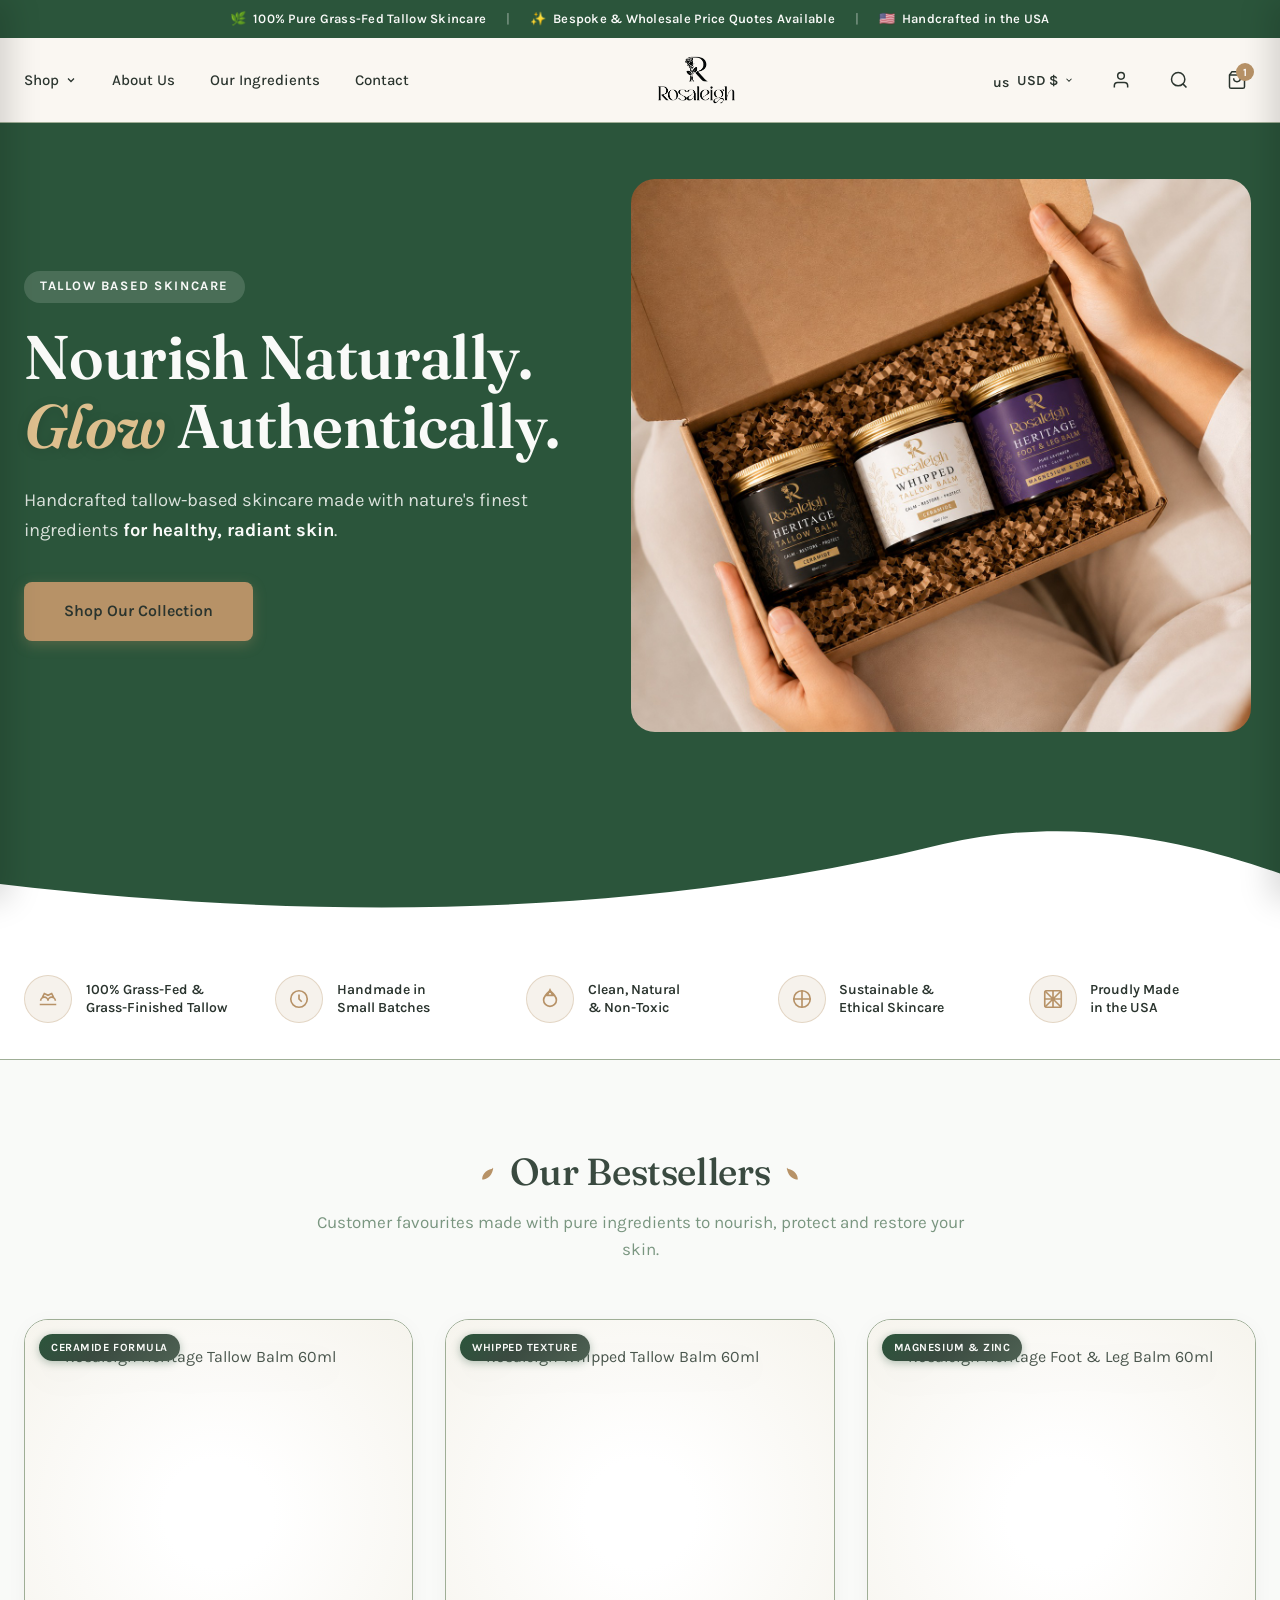
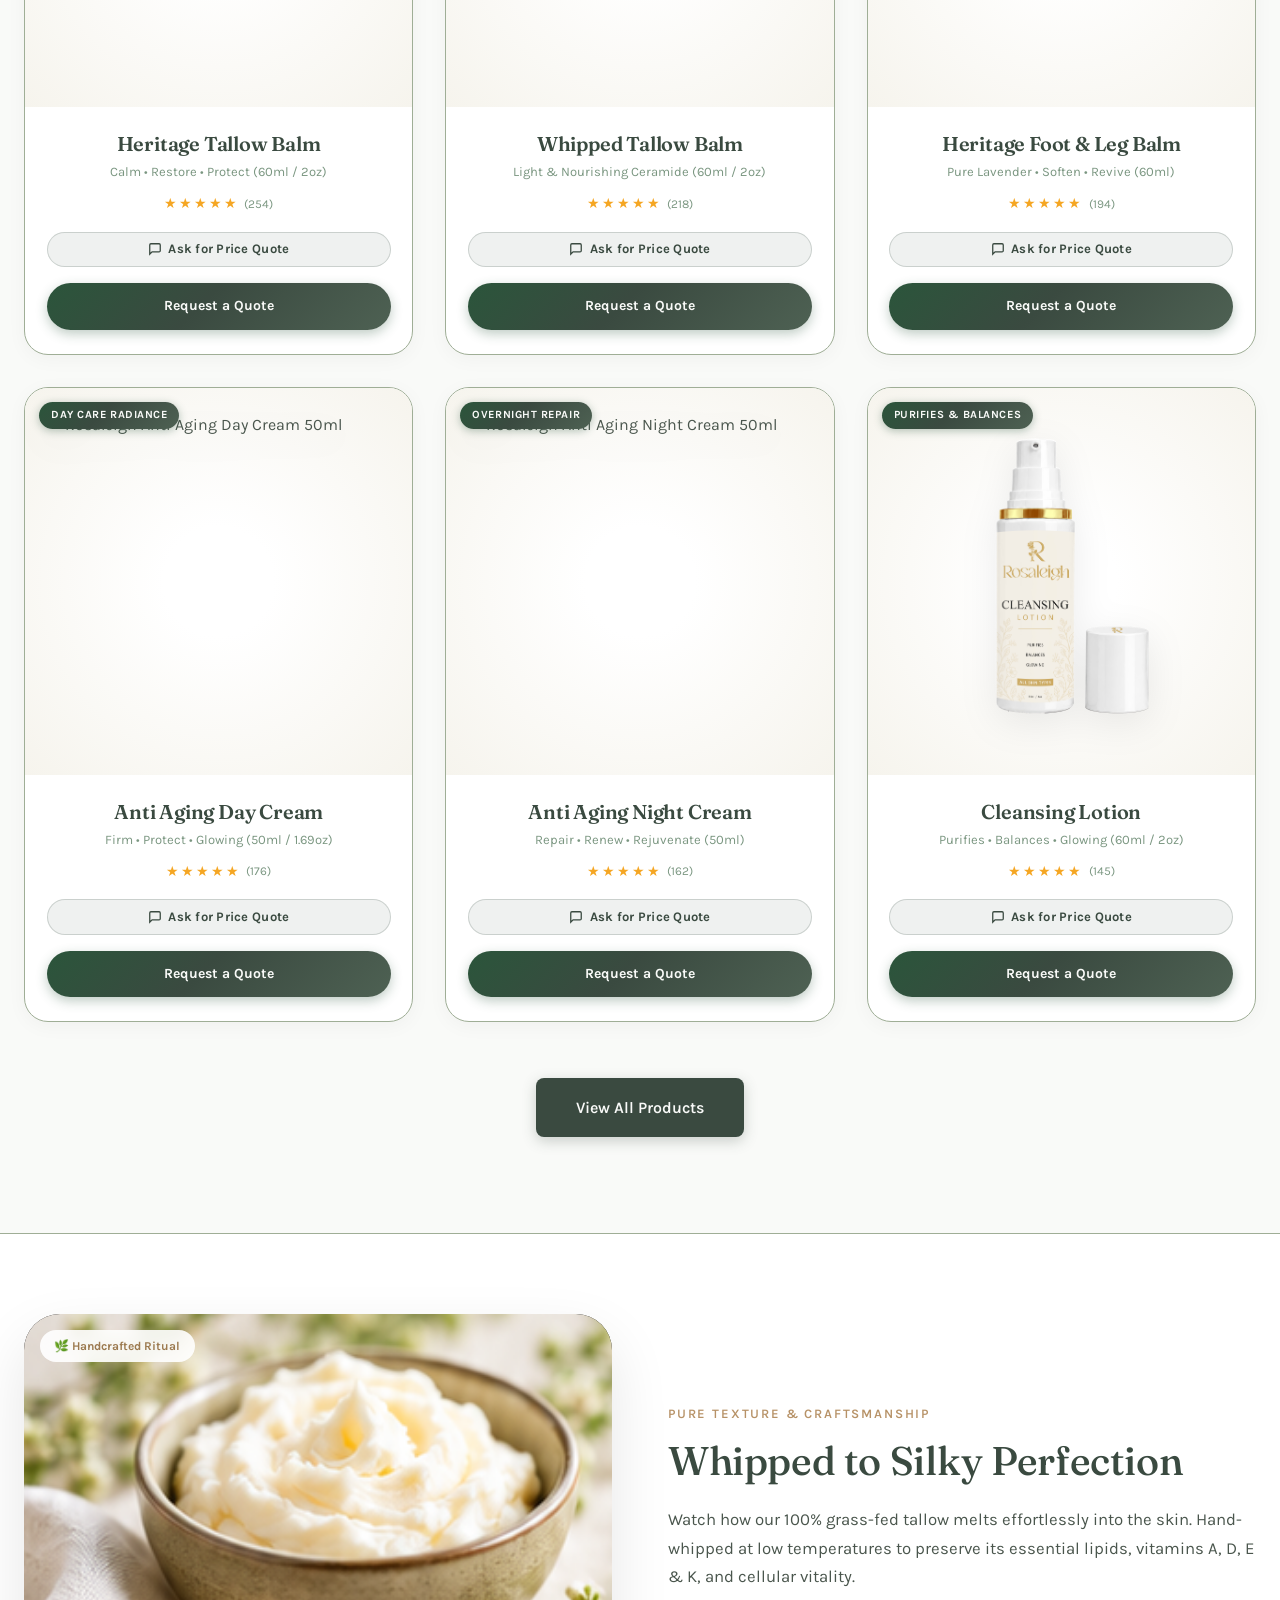
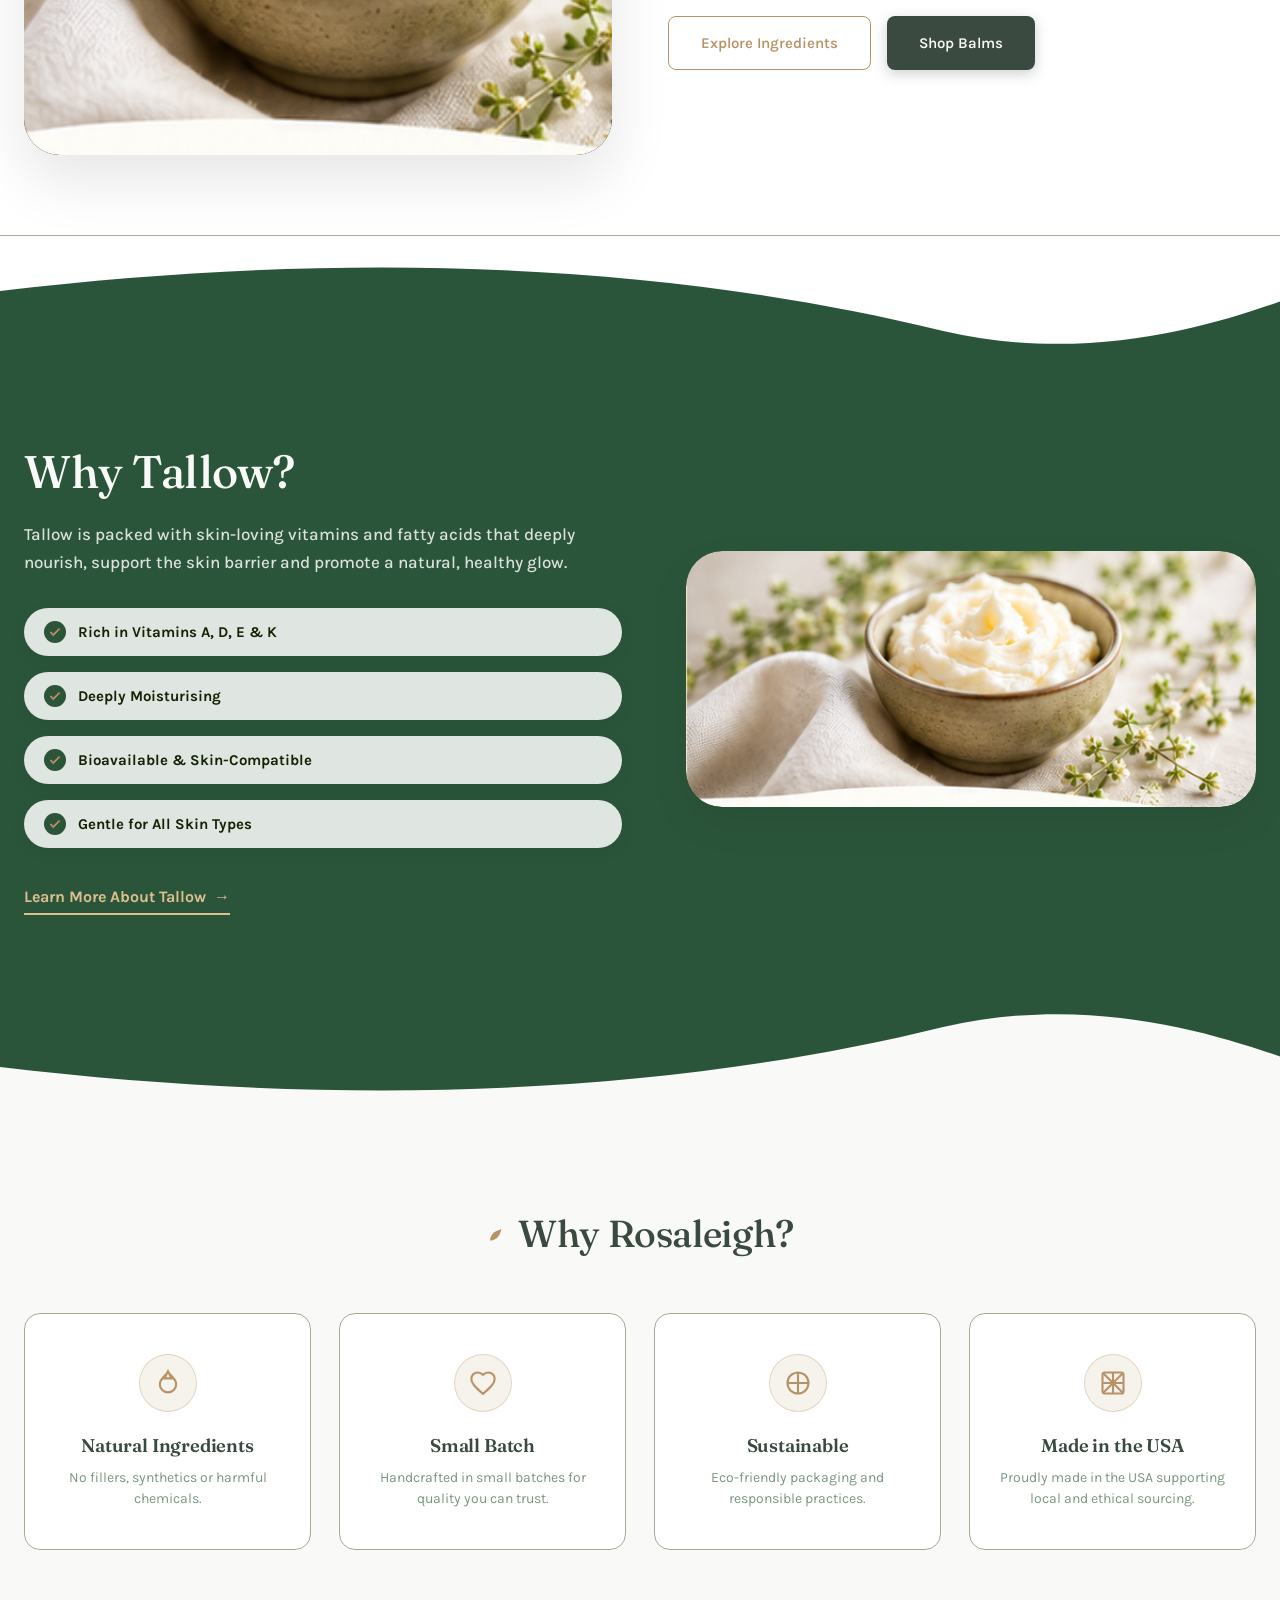
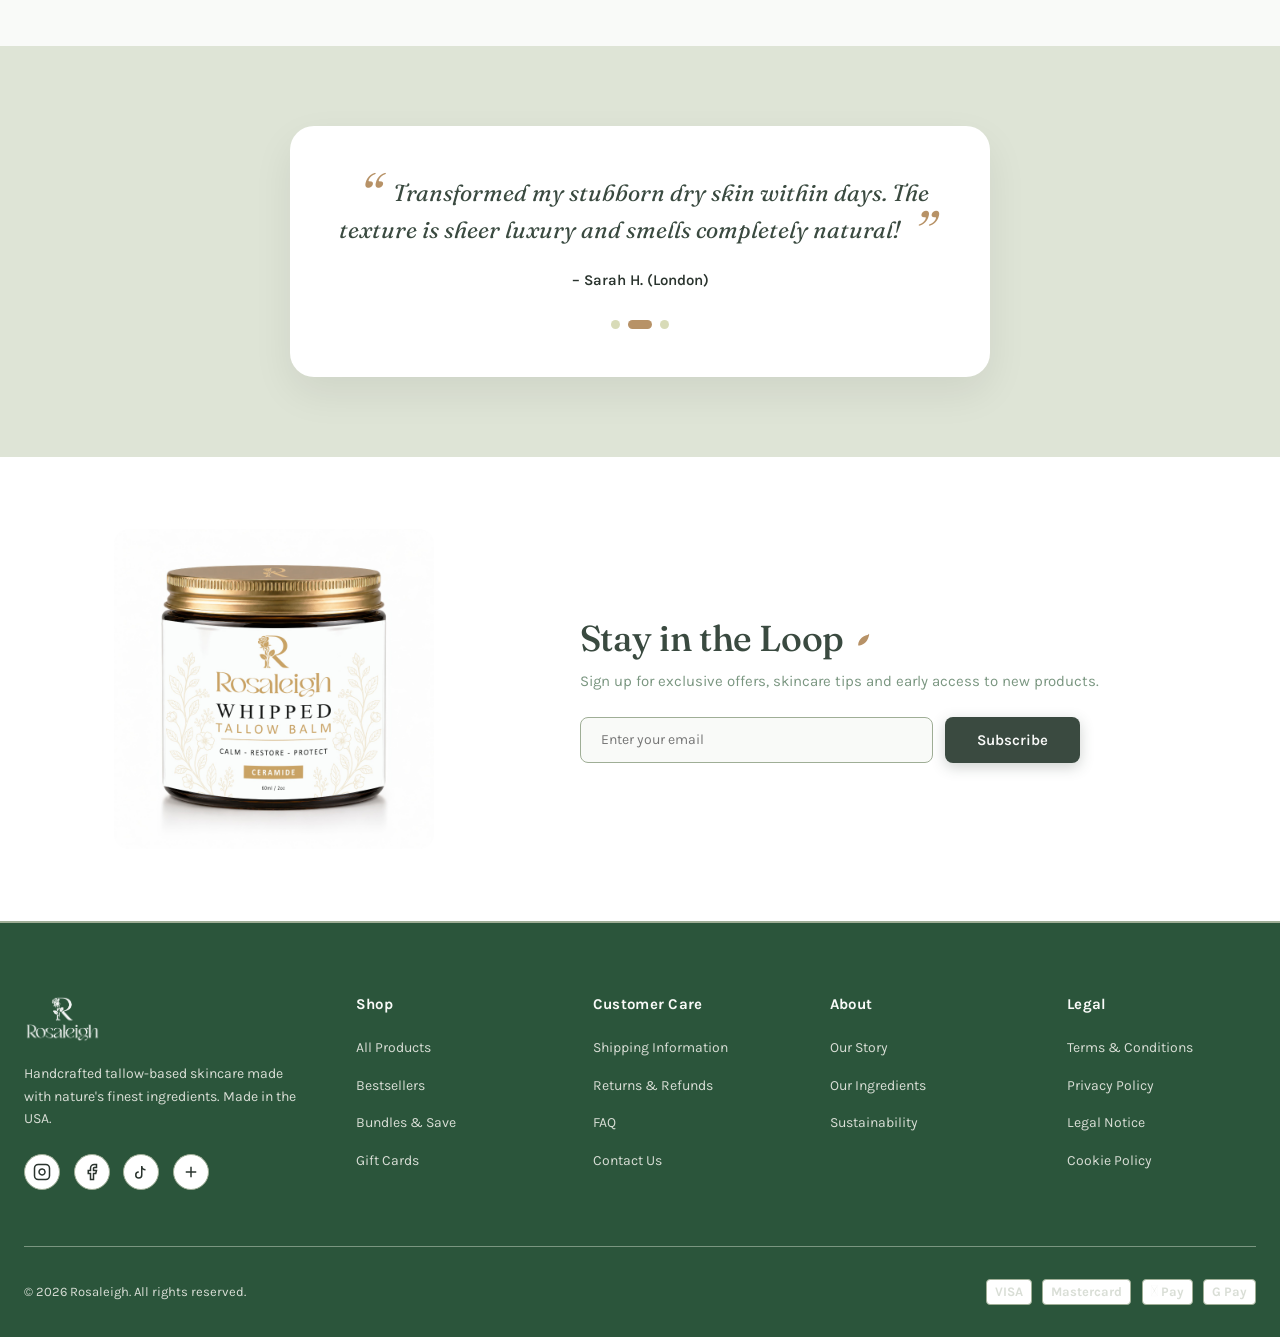
==== commit bfcd6d6a: "Update index.html" ====
--- a/index.html
+++ b/index.html
@@ -732,8 +732,8 @@
         <div class="footer-col">
           <h4>Customer Care</h4>
           <ul class="footer-nav">
-            <li><a href="contact.html">Shipping Information</a></li>
-            <li><a href="contact.html">Returns &amp; Refunds</a></li>
+            <li><a href="shipping-policy.html">Shipping Information</a></li>
+            <li><a href="refund-policy.html">Returns &amp; Refunds</a></li>
             <li><a href="contact.html#faq">FAQ</a></li>
             <li><a href="contact.html">Contact Us</a></li>
           </ul>
@@ -753,9 +753,9 @@
         <div class="footer-col">
           <h4>Legal</h4>
           <ul class="footer-nav">
-            <li><a href="about.html">Terms &amp; Conditions</a></li>
-            <li><a href="about.html">Privacy Policy</a></li>
-            <li><a href="about.html">Cookie Policy</a></li>
+            <li><a href="terms-of-service.html">Terms &amp; Conditions</a></li>
+            <li><a href="privacy-policy.html">Privacy Policy</a></li><li><a href="legal-notice.html">Legal Notice</a></li>
+            <li><a href="cookie-policy.html">Cookie Policy</a></li>
           </ul>
         </div>
 
--- a/css/style.css
+++ b/css/style.css
@@ -1194,17 +1194,18 @@
   width: 58px;
   height: 58px;
   border-radius: 50%;
-  background-color: var(--bg-olive-subtle);
-  display: flex;
-  align-items: center;
-  justify-content: center;
-  color: var(--primary-olive);
+  background: rgba(183, 146, 103, 0.12);
+  border: 1px solid rgba(183, 146, 103, 0.3);
+  display: flex;
+  align-items: center;
+  justify-content: center;
+  color: #B79267;
   margin-bottom: 1.35rem;
   transition: all var(--transition-smooth);
 }
 
 .feature-box:hover .feature-box-icon {
-  background-color: var(--primary-olive);
+  background-color: #B79267;
   color: #FFFFFF;
   transform: scale(1.1);
 }
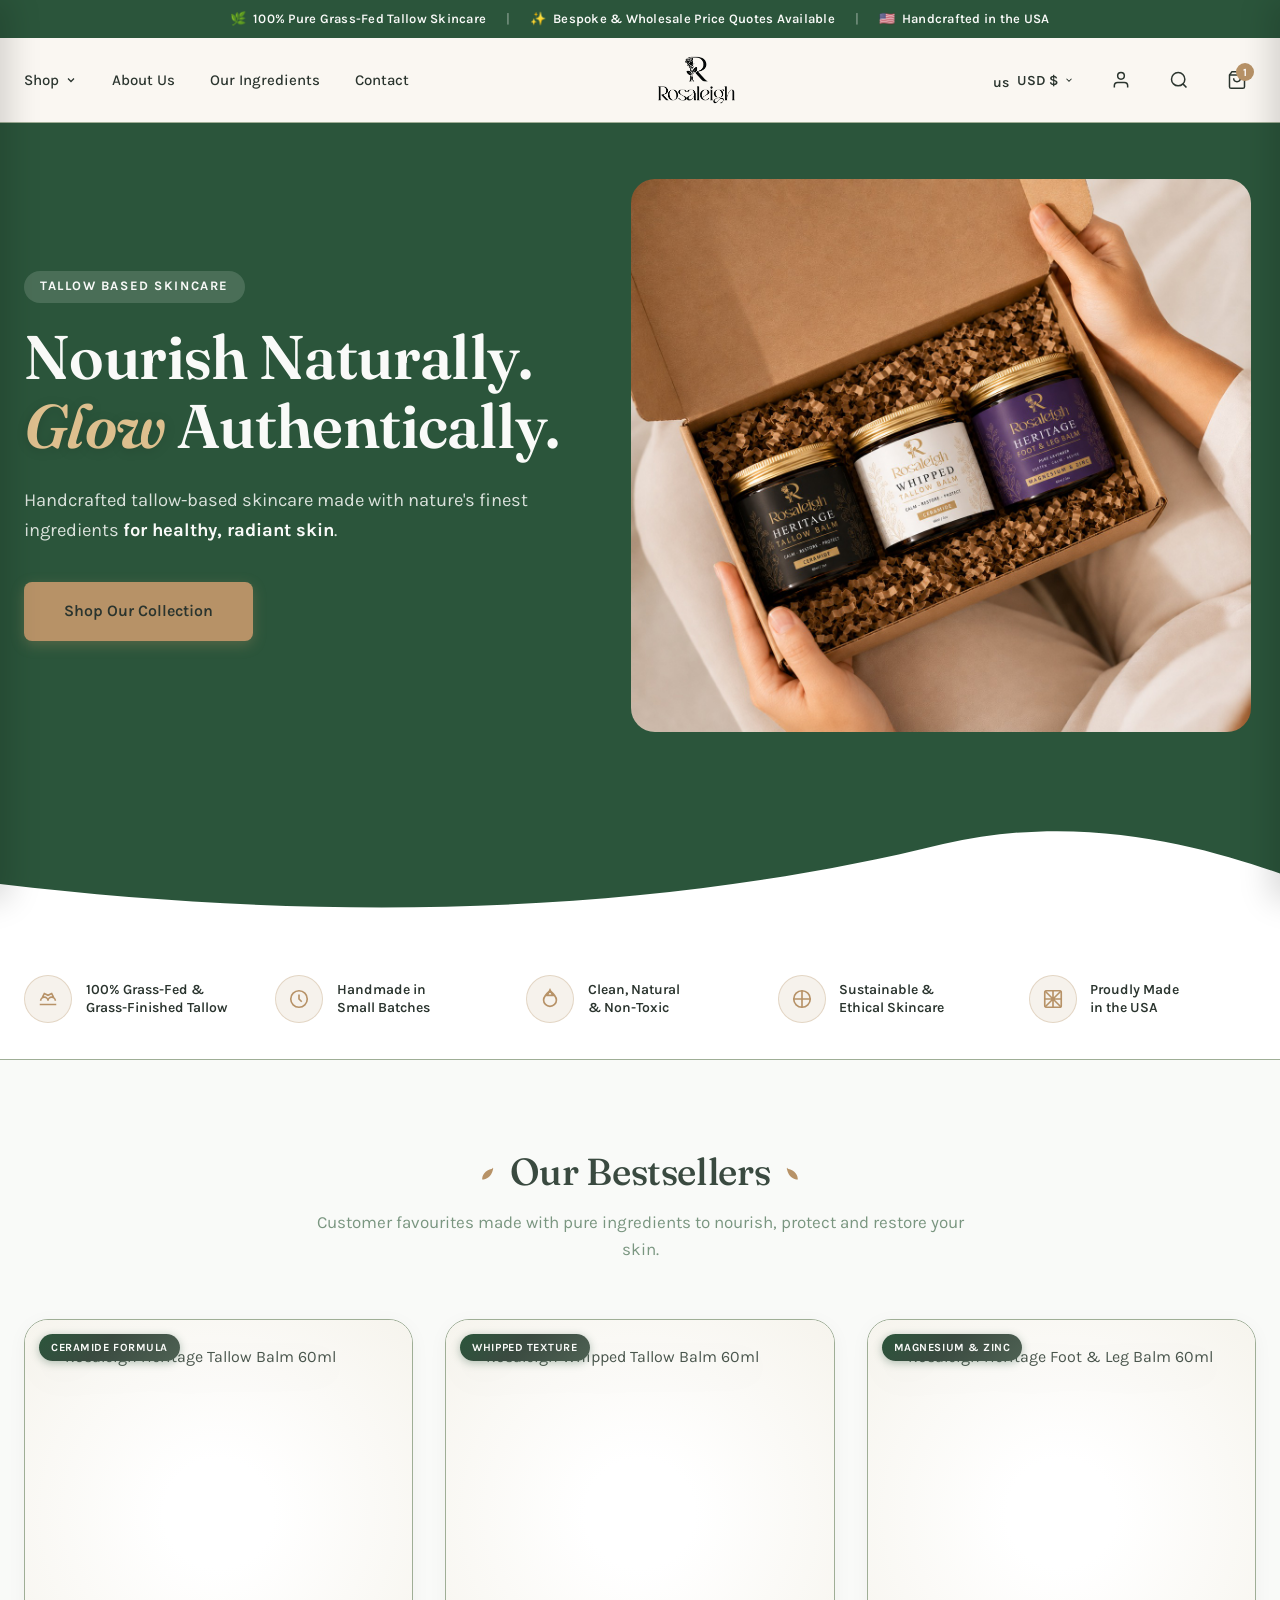
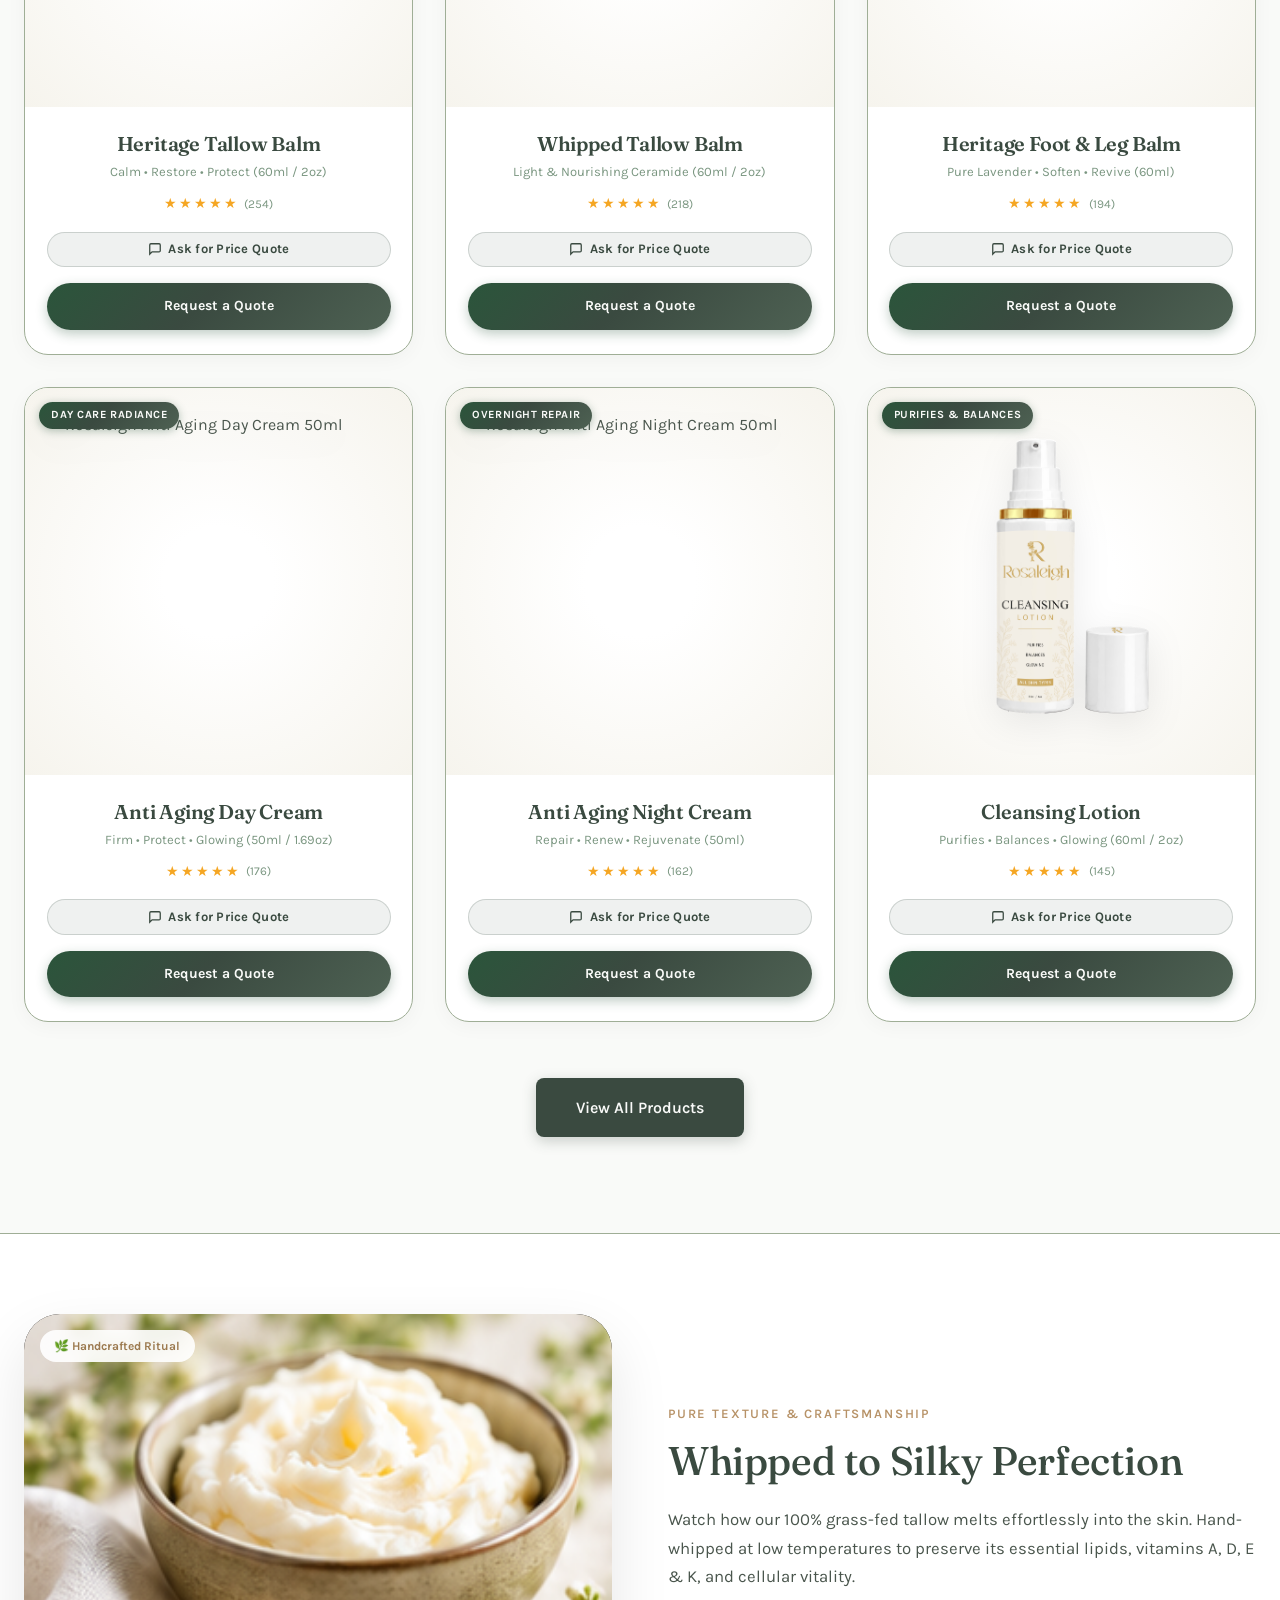
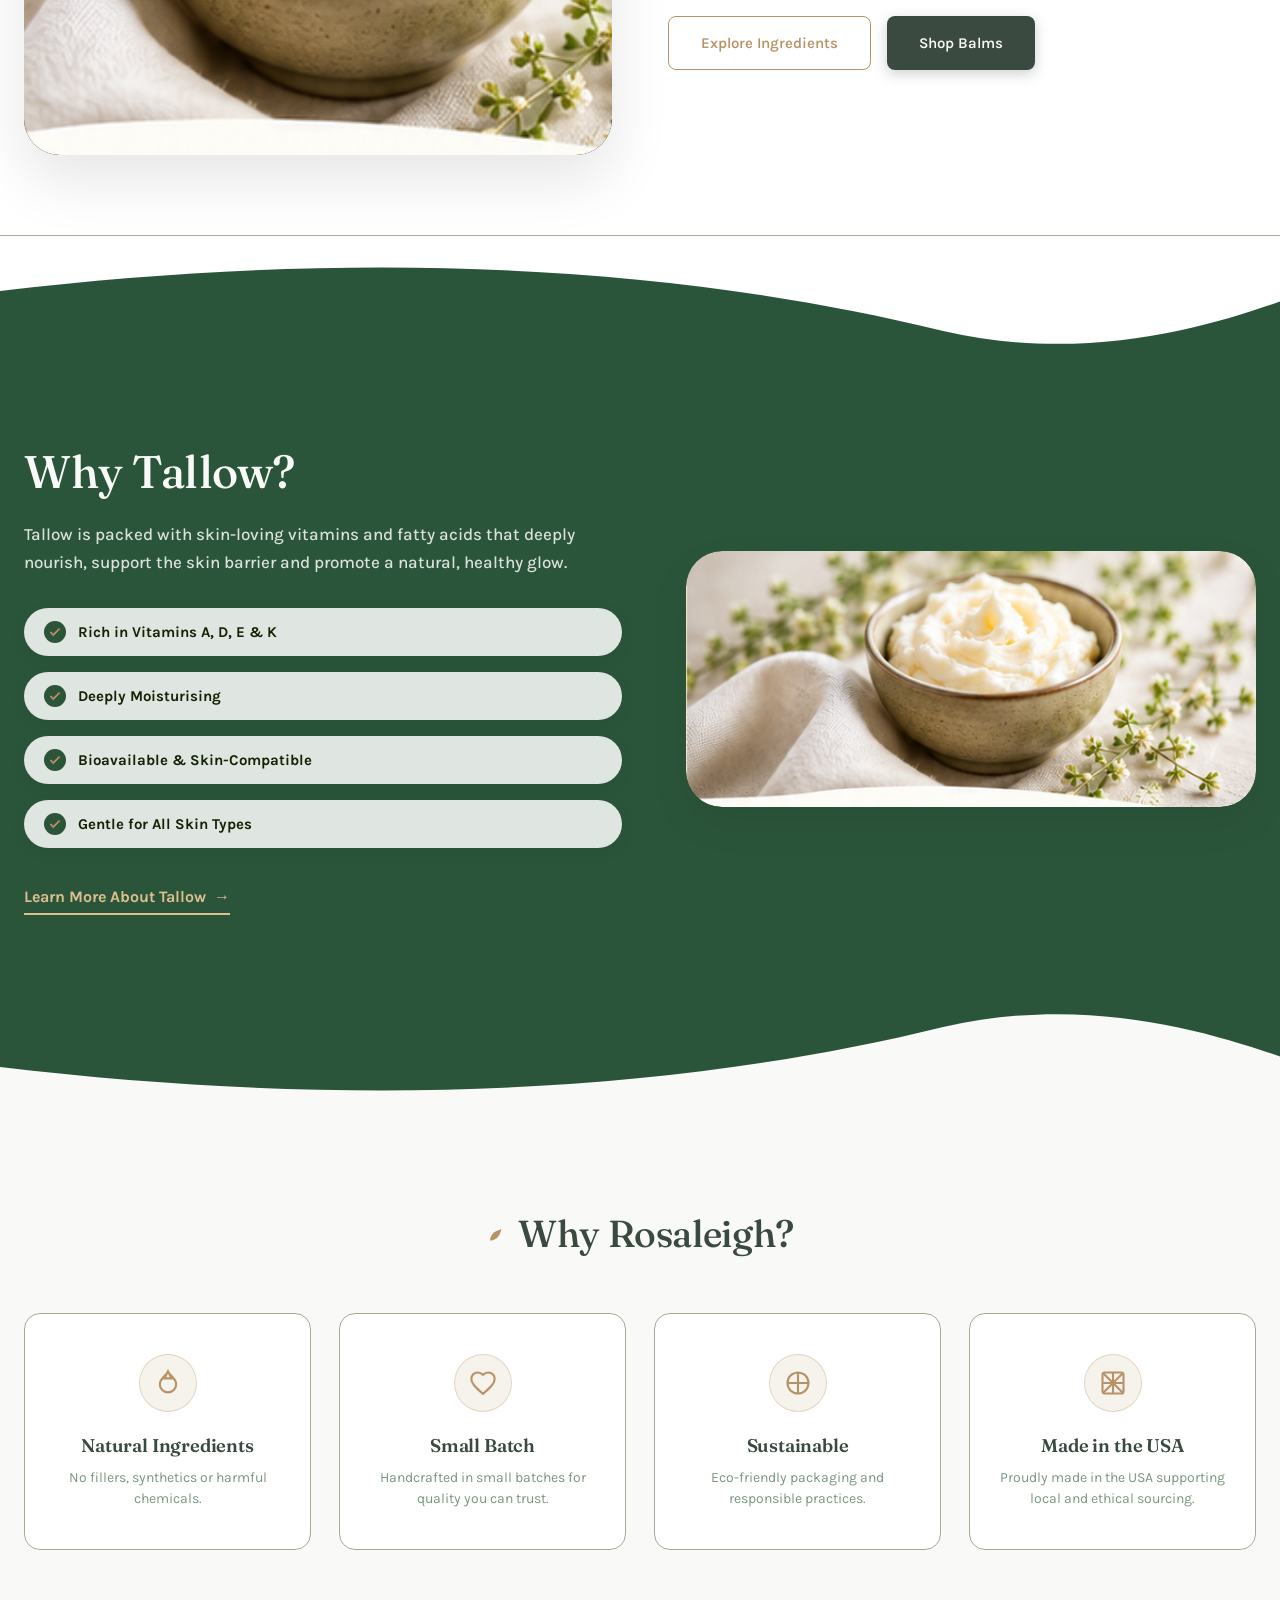
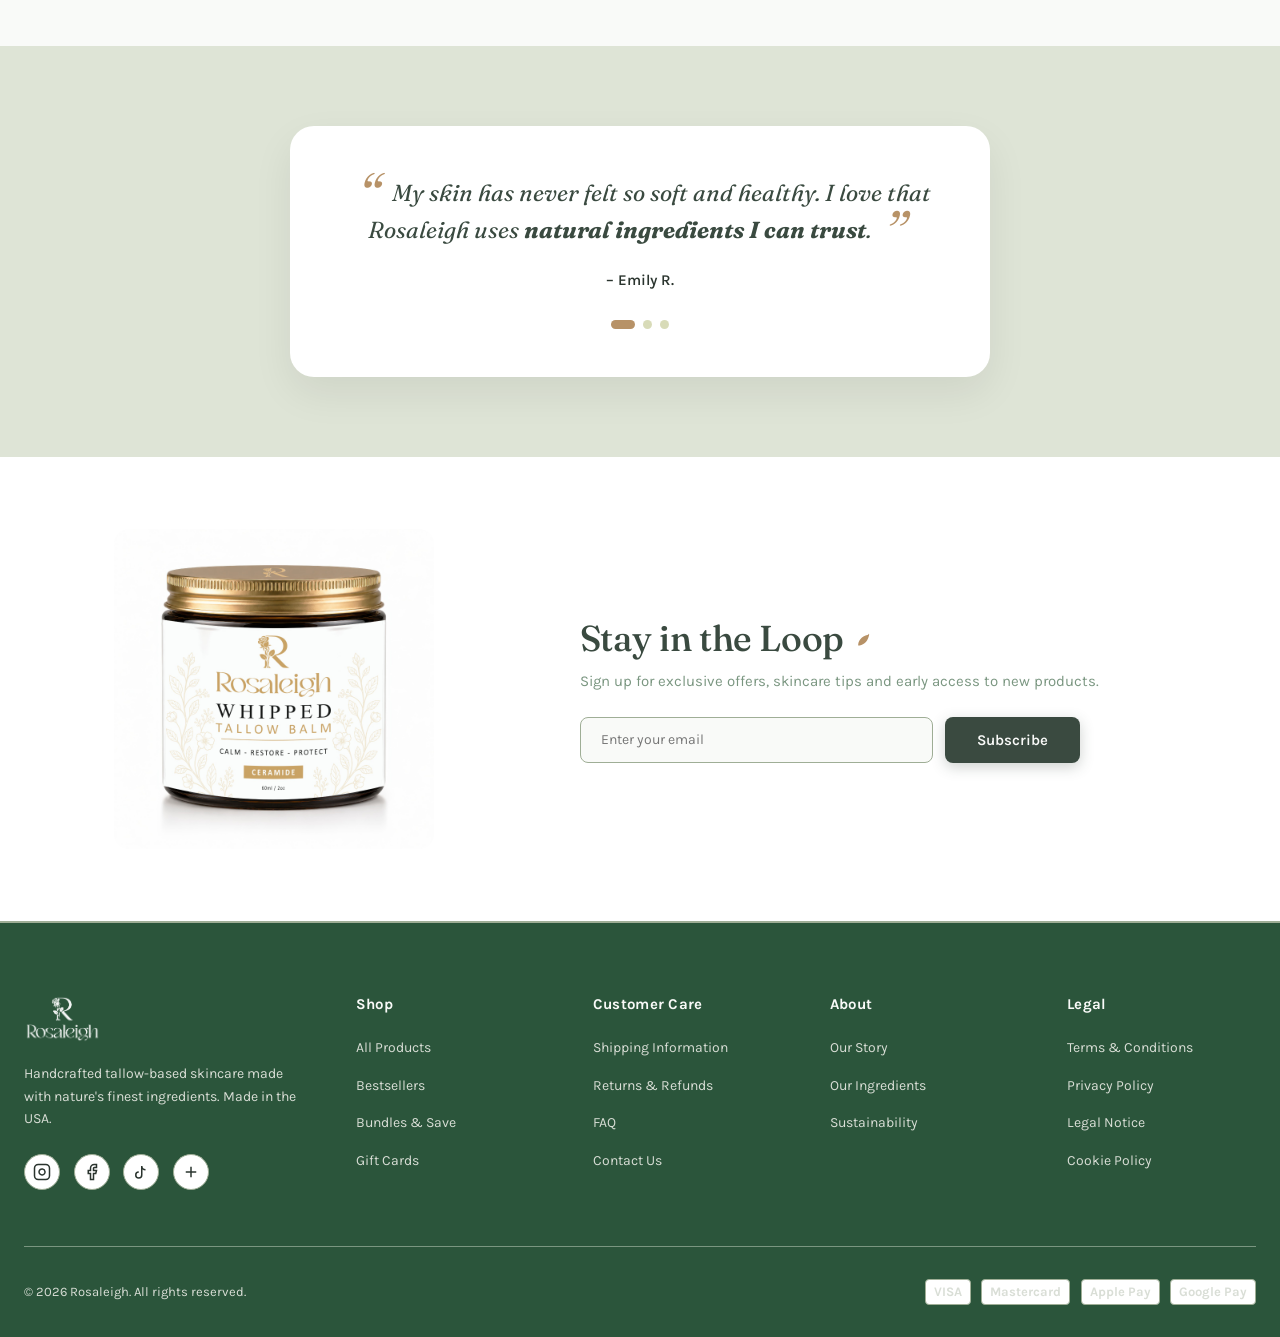
==== commit 1a0455e0: "Update payment method labels in index.html" ====
--- a/index.html
+++ b/index.html
@@ -767,8 +767,8 @@
         <div class="payment-methods">
           <span class="payment-badge"><strong>VISA</strong></span>
           <span class="payment-badge"><strong>Mastercard</strong></span>
-          <span class="payment-badge"><strong> Pay</strong></span>
-          <span class="payment-badge"><strong>G Pay</strong></span>
+          <span class="payment-badge"><strong>Apple Pay</strong></span>
+          <span class="payment-badge"><strong>Google Pay</strong></span>
         </div>
       </div>
 
--- a/css/style.css
+++ b/css/style.css
@@ -2456,3 +2456,135 @@
   from { opacity: 0; }
   to { opacity: 1; }
 }
+
+/* ==========================================================================
+   LEGAL / POLICY PAGES
+   ========================================================================== */
+.legal-page-section {
+  padding: 4rem 0 6rem;
+  background-color: var(--bg-white);
+}
+
+.legal-page-wrap {
+  max-width: 820px;
+  margin: 0 auto;
+}
+
+.legal-updated {
+  font-size: 0.875rem;
+  color: var(--text-muted);
+  font-style: italic;
+  margin-bottom: 2.5rem;
+  padding-bottom: 1.5rem;
+  border-bottom: 1px solid var(--border-subtle);
+}
+
+.legal-page-wrap h2 {
+  font-size: 1.5rem;
+  color: var(--text-charcoal);
+  margin-top: 2.75rem;
+  margin-bottom: 1rem;
+}
+
+.legal-page-wrap h2:first-child {
+  margin-top: 0;
+}
+
+.legal-page-wrap h3 {
+  font-size: 1.15rem;
+  color: var(--text-charcoal);
+  margin-top: 1.75rem;
+  margin-bottom: 0.75rem;
+}
+
+.legal-page-wrap p {
+  font-size: 0.9375rem;
+  line-height: 1.75;
+  color: var(--text-body);
+  margin-bottom: 1.1rem;
+}
+
+.legal-page-wrap ul, .legal-page-wrap ol {
+  margin: 0 0 1.1rem 1.25rem;
+  color: var(--text-body);
+  font-size: 0.9375rem;
+  line-height: 1.75;
+}
+
+.legal-page-wrap li {
+  margin-bottom: 0.4rem;
+}
+
+.legal-page-wrap a {
+  color: #B79267;
+  text-decoration: underline;
+}
+
+.legal-page-wrap strong {
+  color: var(--text-charcoal);
+  font-weight: 700;
+}
+
+.legal-table-wrap {
+  overflow-x: auto;
+  margin-bottom: 1.5rem;
+}
+
+.legal-page-wrap table {
+  width: 100%;
+  border-collapse: collapse;
+  font-size: 0.875rem;
+}
+
+.legal-page-wrap th {
+  background-color: var(--bg-warm-cream);
+  color: var(--text-charcoal);
+  text-align: left;
+  padding: 0.75rem 1rem;
+  border: 1px solid var(--border-subtle);
+  font-weight: 700;
+}
+
+.legal-page-wrap td {
+  padding: 0.75rem 1rem;
+  border: 1px solid var(--border-subtle);
+  color: var(--text-body);
+  vertical-align: top;
+}
+
+.legal-toc {
+  background-color: var(--bg-warm-cream);
+  border: 1px solid var(--border-subtle);
+  border-radius: var(--radius-md);
+  padding: 1.5rem 1.75rem;
+  margin-bottom: 2.5rem;
+}
+
+.legal-toc h4 {
+  font-size: 0.9375rem;
+  font-weight: 700;
+  color: var(--text-charcoal);
+  margin-bottom: 0.75rem;
+}
+
+.legal-toc ul {
+  margin: 0;
+  padding: 0;
+  list-style: none;
+  columns: 2;
+  gap: 1.5rem;
+}
+
+.legal-toc li {
+  margin-bottom: 0.4rem;
+  font-size: 0.875rem;
+}
+
+.legal-toc a {
+  color: var(--text-body);
+  text-decoration: none;
+}
+
+.legal-toc a:hover {
+  color: #B79267;
+}
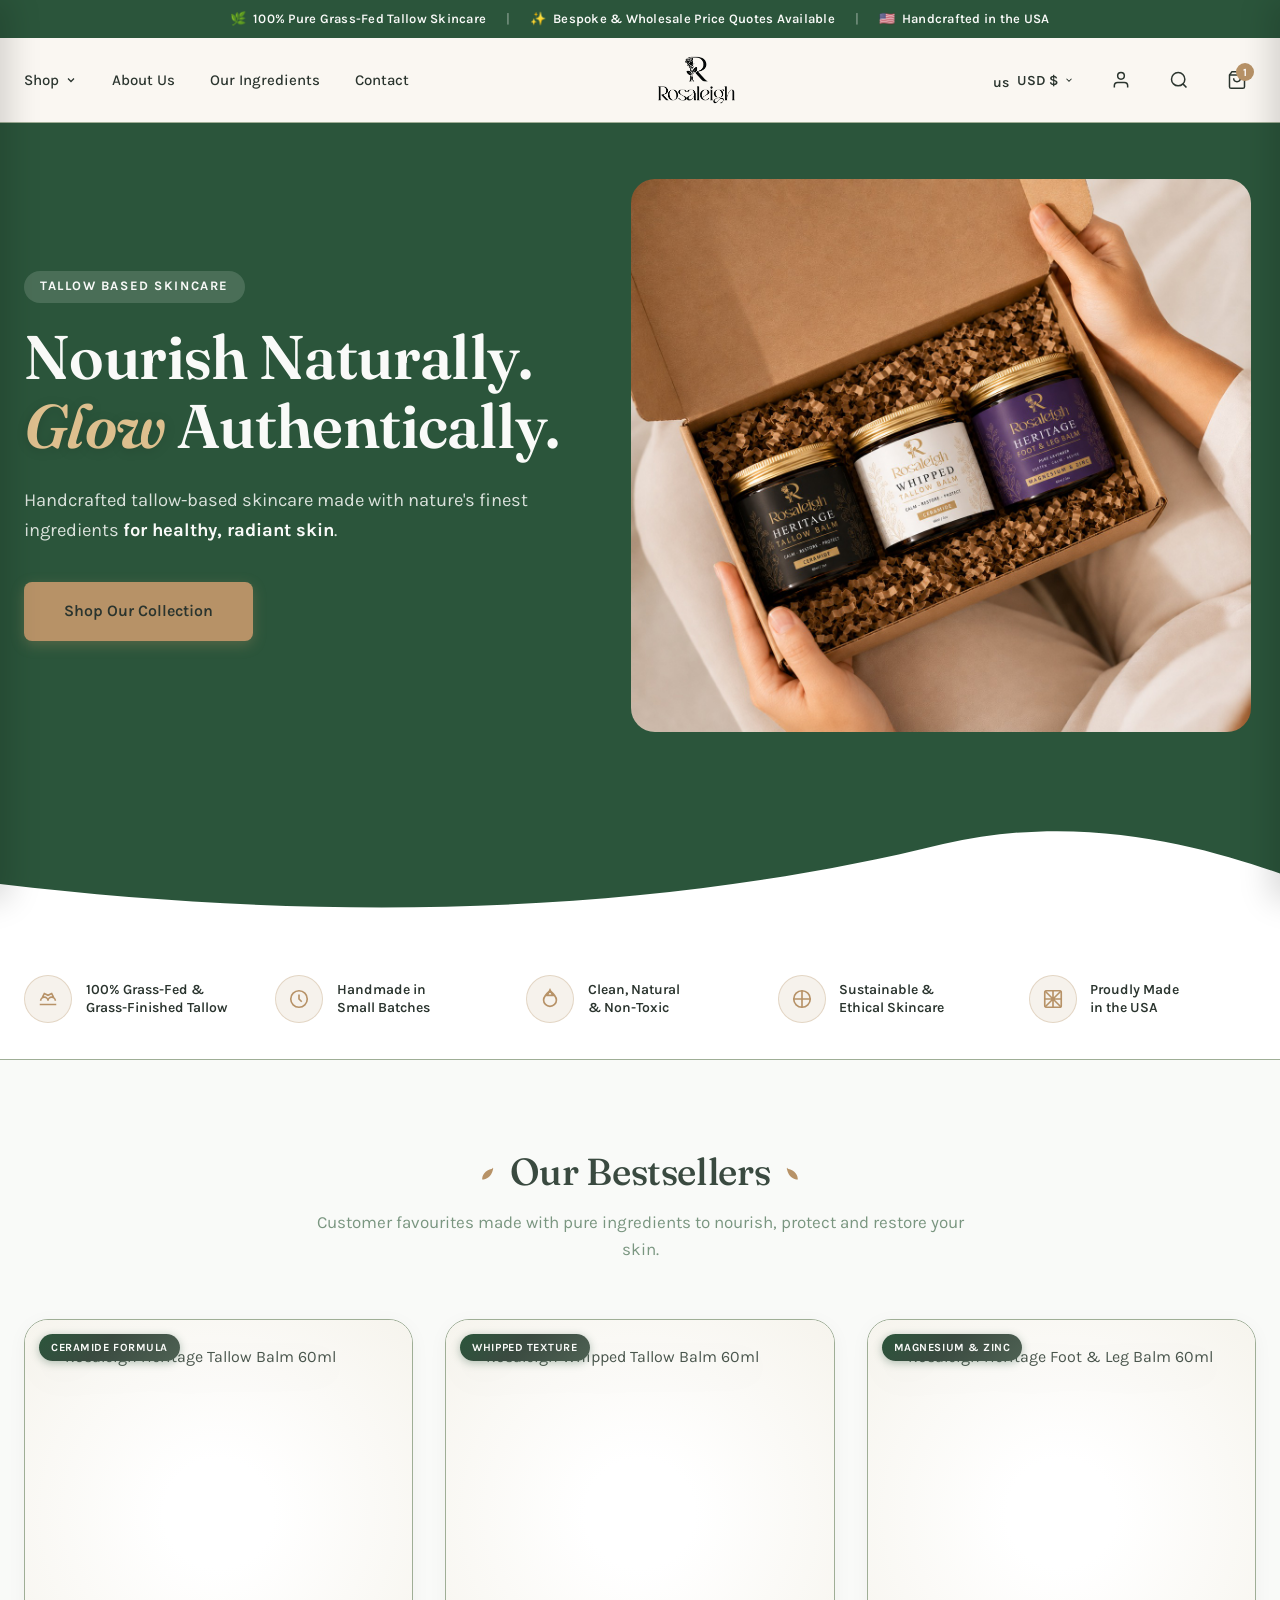
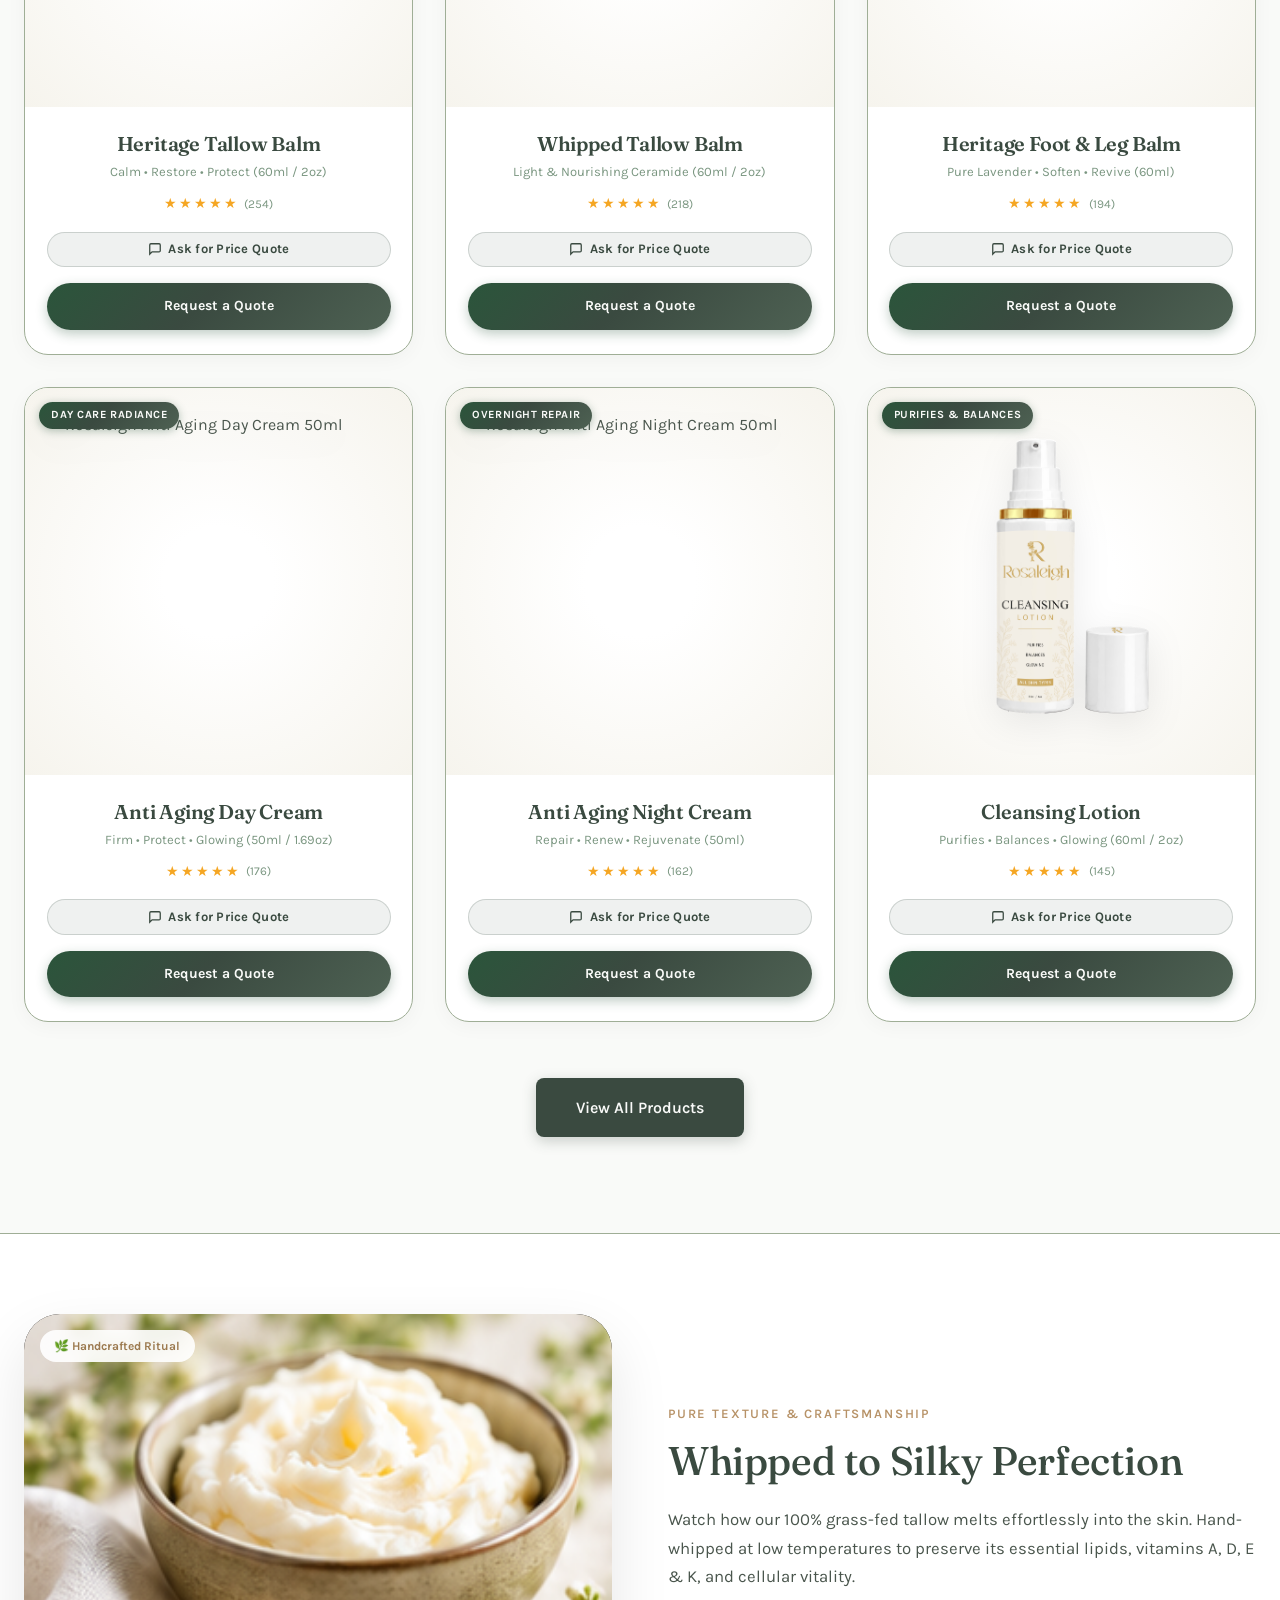
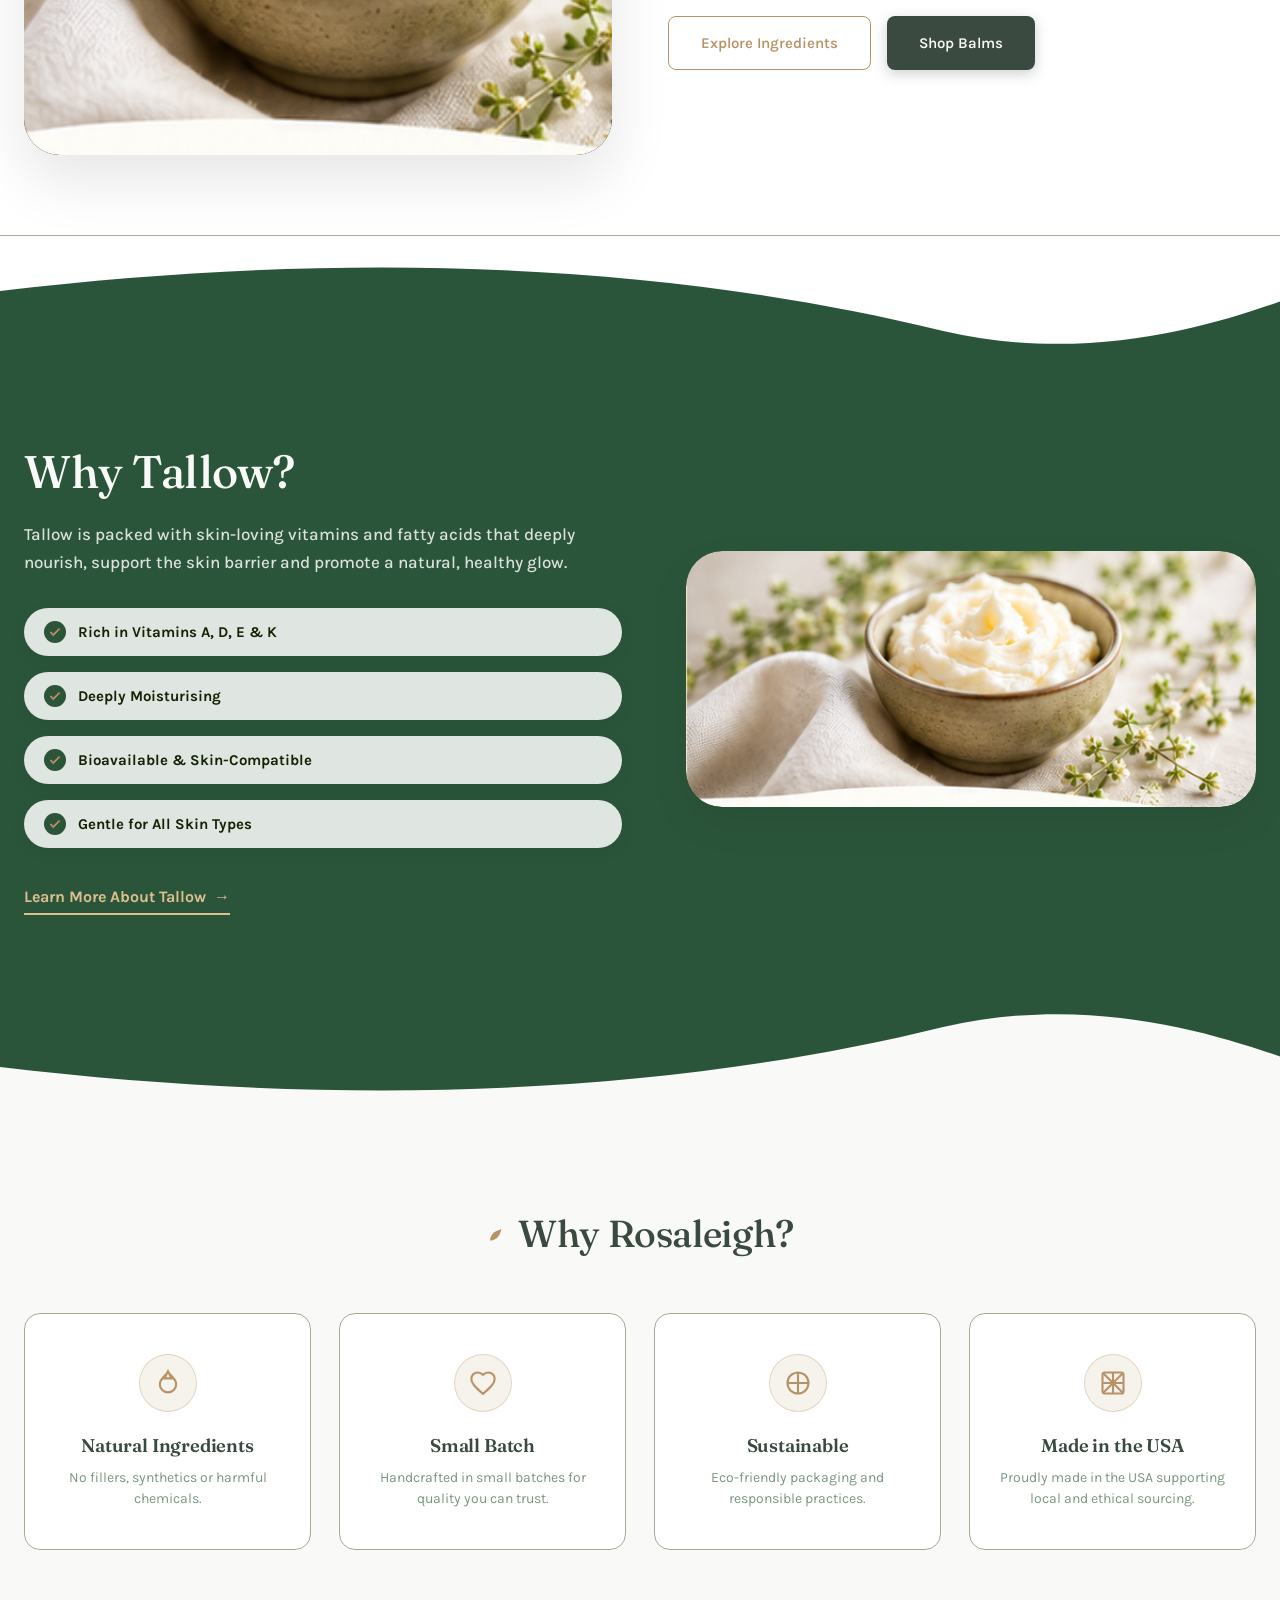
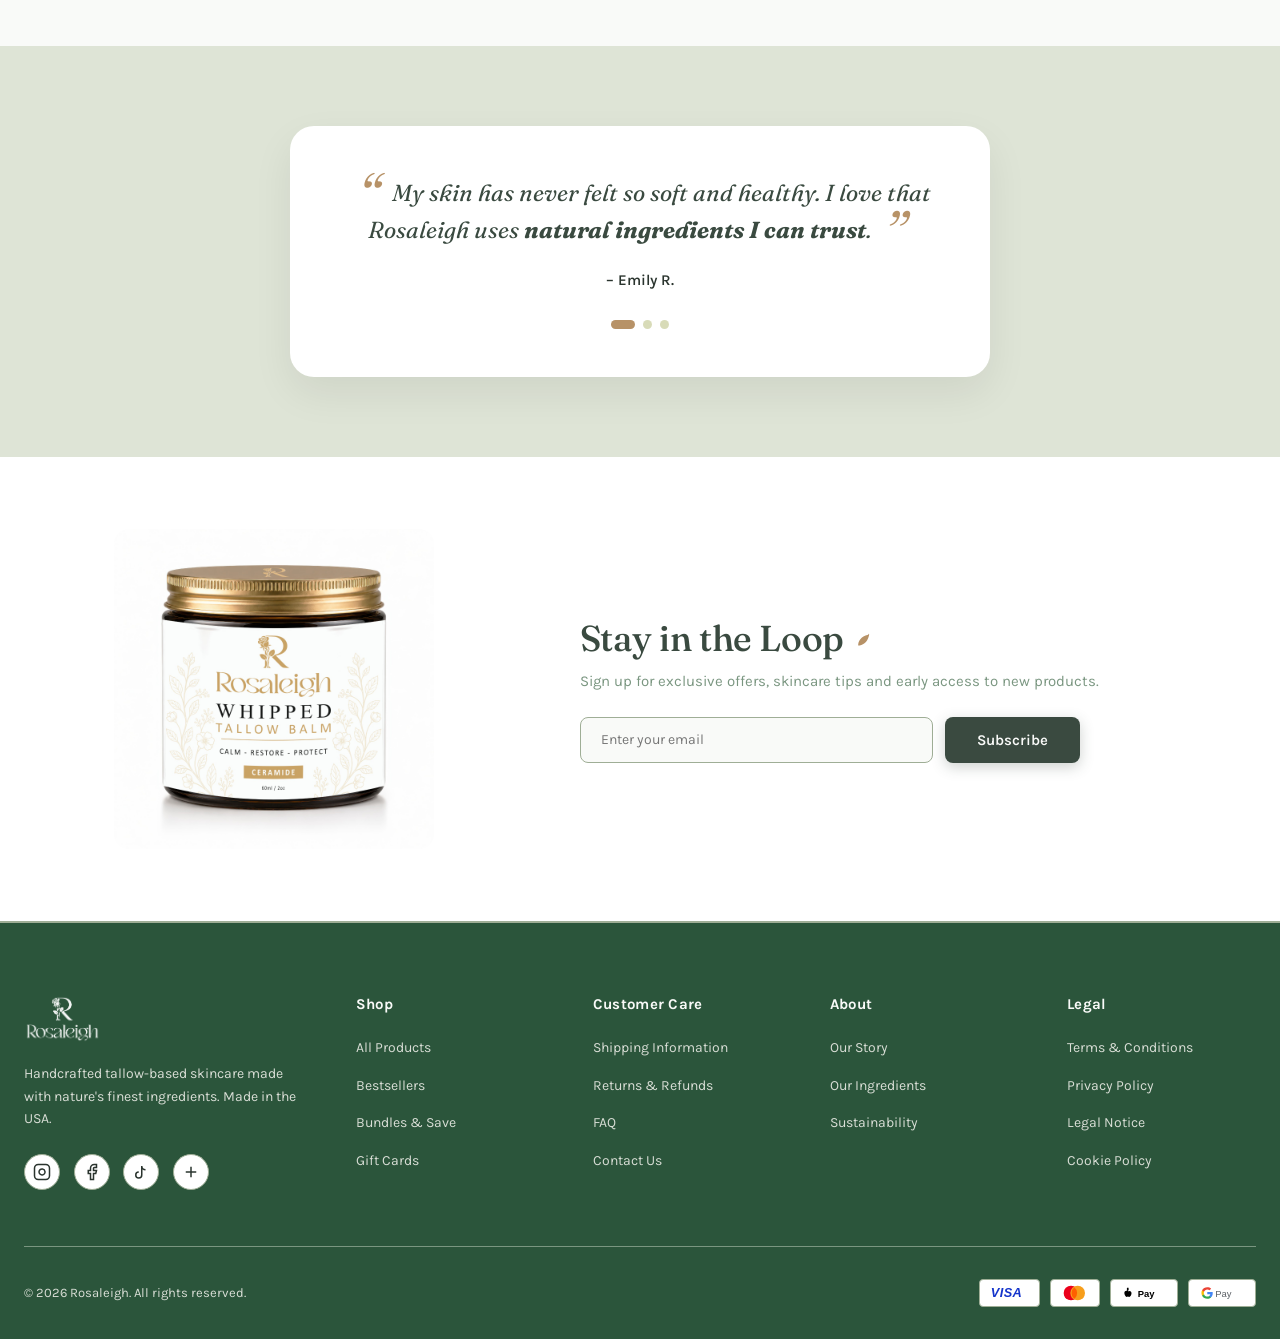
==== commit c0f4edcb: "Update payment method icons in footer" ====
--- a/index.html
+++ b/index.html
@@ -765,10 +765,10 @@
       <div class="footer-bottom">
         <div>© 2026 Rosaleigh. All rights reserved.</div>
         <div class="payment-methods">
-          <span class="payment-badge"><strong>VISA</strong></span>
-          <span class="payment-badge"><strong>Mastercard</strong></span>
-          <span class="payment-badge"><strong>Apple Pay</strong></span>
-          <span class="payment-badge"><strong>Google Pay</strong></span>
+          <span class="payment-badge"><svg viewBox="0 0 48 20" xmlns="http://www.w3.org/2000/svg"><text x="1" y="15" font-family="Arial, Helvetica, sans-serif" font-weight="800" font-style="italic" font-size="16" fill="#1434CB" letter-spacing="0.5">VISA</text></svg></span>
+          <span class="payment-badge"><svg viewBox="0 0 40 24" xmlns="http://www.w3.org/2000/svg"><circle cx="15" cy="12" r="11" fill="#EB001B"/><circle cx="25" cy="12" r="11" fill="#F79E1B"/><path d="M20 3.4a11 11 0 000 17.2 11 11 0 000-17.2z" fill="#FF5F00"/></svg></span>
+          <span class="payment-badge"><svg viewBox="0 0 62 22" xmlns="http://www.w3.org/2000/svg"><path transform="translate(1,2) scale(0.72)" d="M12,2C10.5,2.4 9.7,3.5 9.7,5c0,1 0.5,2 1.1,2.6c-0.1,0-0.9,0.4-1.8,0.4c-2,0-4,1.6-4,4.6c0,3.4,2.4,7.4,4.4,7.4c1,0,1.4-0.6,2.4-0.6c1,0,1.4,0.6,2.5,0.6c2,0,4.4-3.6,4.4-7c0-3-2-4.4-3.9-4.4c-1,0-1.7,0.5-2.6,0.5c0.1-1,0.5-2,1-2.6C13.6,3.5,12.9,2.3,12,2z" fill="#000000"/><text x="23" y="16" font-family="-apple-system, Arial, sans-serif" font-weight="600" font-size="13" fill="#000000">Pay</text></svg></span>
+          <span class="payment-badge"><svg viewBox="0 0 62 22" xmlns="http://www.w3.org/2000/svg"><g transform="translate(2,3)"><path d="M15.5 8.2c0-.6-.05-1.1-.15-1.6H8v3h4.2c-.18 1-.75 1.8-1.6 2.4v2h2.6c1.5-1.4 2.3-3.5 2.3-5.8z" fill="#4285F4"/><path d="M8 16c2.16 0 3.97-.7 5.3-1.9l-2.6-2c-.72.5-1.65.8-2.7.8-2.08 0-3.84-1.4-4.47-3.3H.86v2.1C2.18 14.3 4.9 16 8 16z" fill="#34A853"/><path d="M3.53 9.6c-.16-.5-.25-1-.25-1.6s.09-1.1.25-1.6V4.3H.86A8 8 0 000 8c0 1.3.3 2.5.86 3.7l2.67-2.1z" fill="#FBBC05"/><path d="M8 3.1c1.18 0 2.23.4 3.06 1.2l2.3-2.3C11.96.7 10.16 0 8 0 4.9 0 2.18 1.7.86 4.3l2.67 2.1C4.16 4.5 5.92 3.1 8 3.1z" fill="#EA4335"/></g><text x="21" y="16" font-family="Arial, sans-serif" font-weight="500" font-size="13" fill="#5F6368">Pay</text></svg></span>
         </div>
       </div>
 
--- a/css/style.css
+++ b/css/style.css
@@ -1486,8 +1486,9 @@
   background-color: #FFFFFF;
   border: 1px solid var(--border-subtle);
   border-radius: 4px;
-  padding: 0.25rem 0.5rem;
-  height: 26px;
+  padding: 0.3rem 0.65rem;
+  height: 28px;
+  color: #3A4A40;
 }
 
 .payment-badge svg {
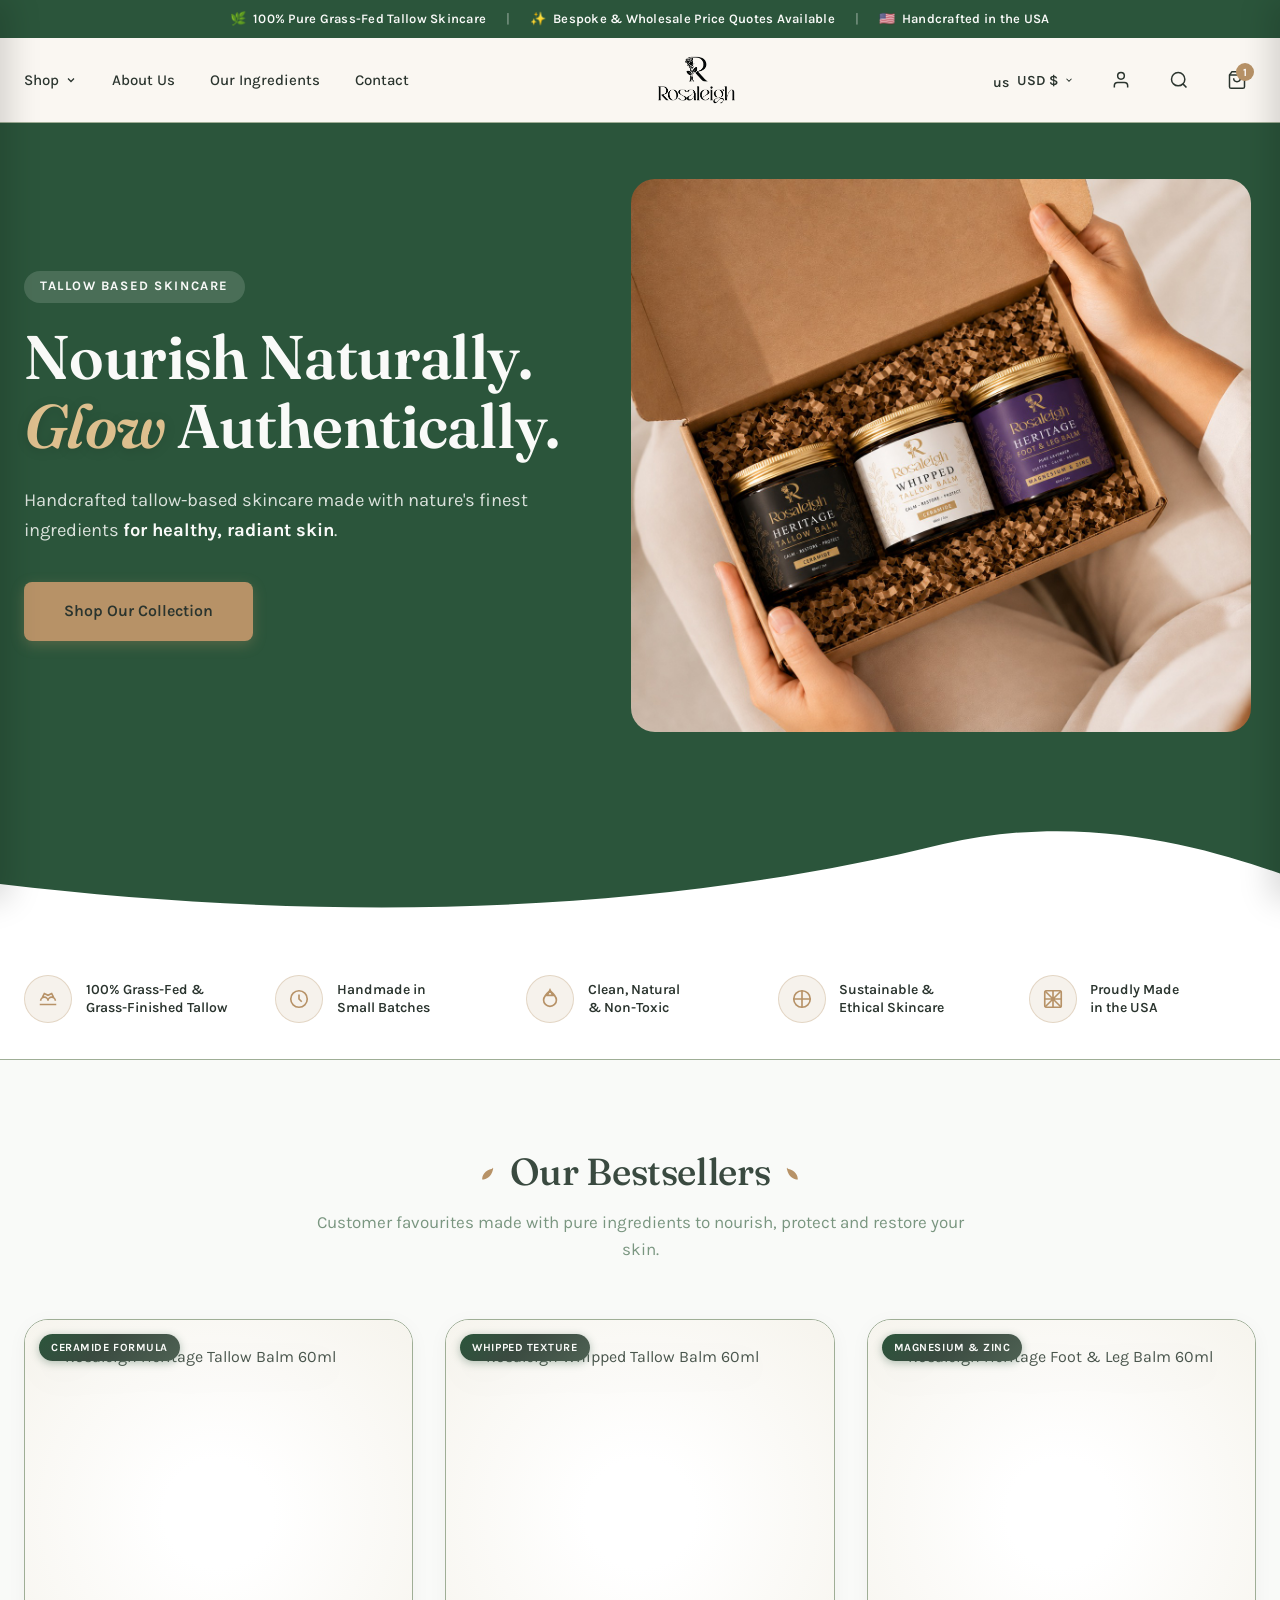
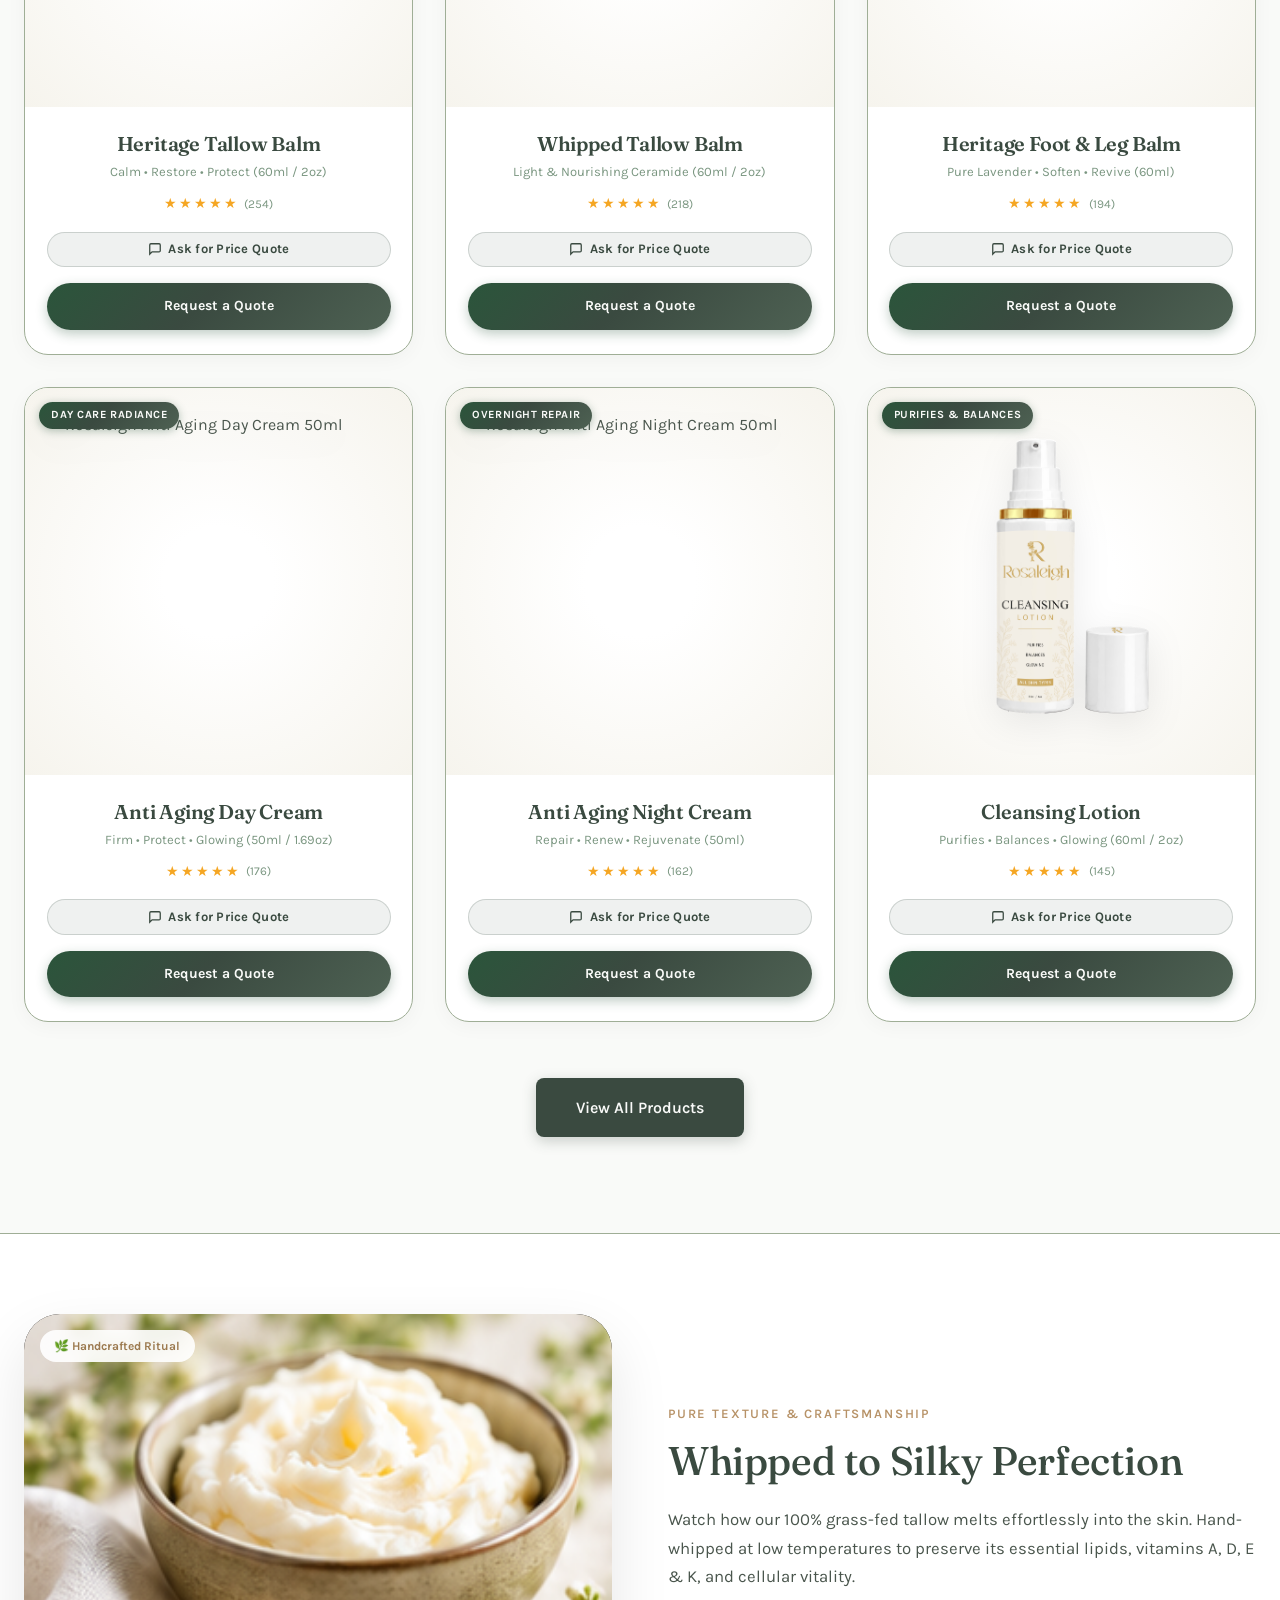
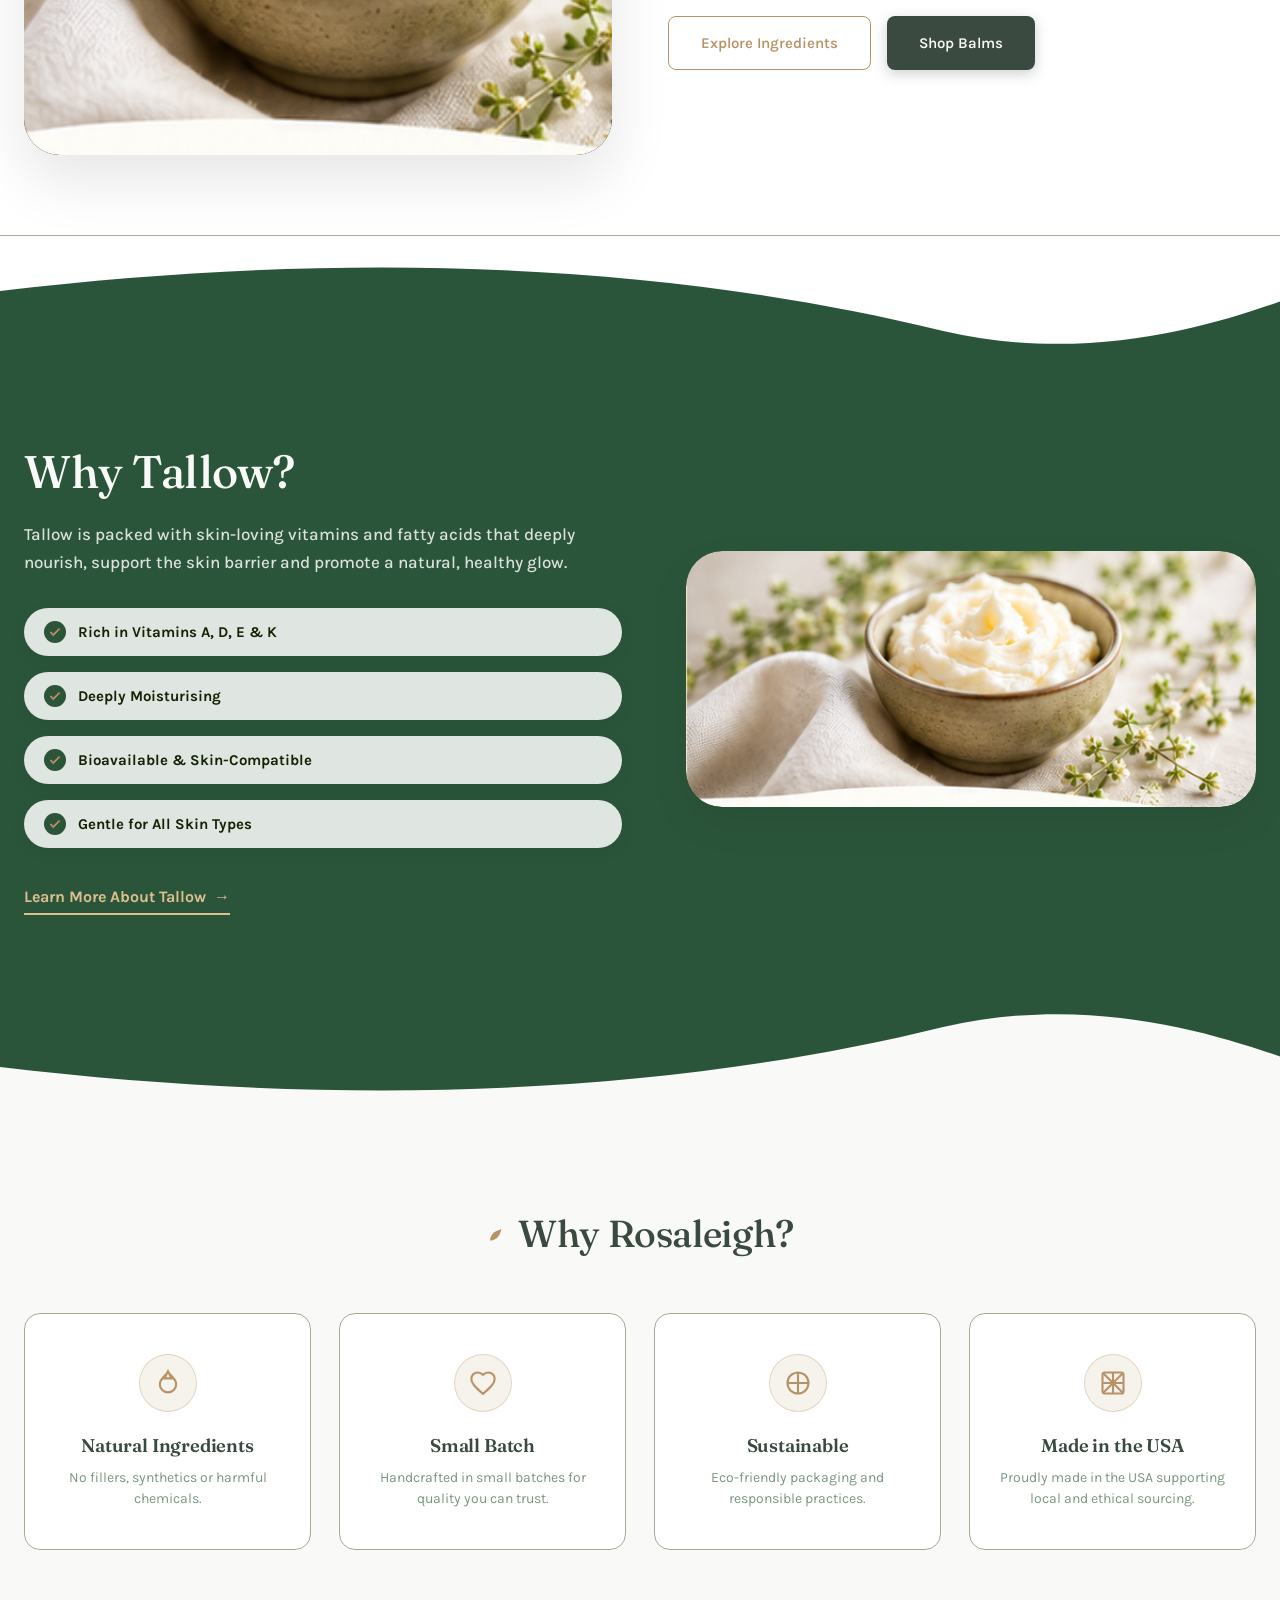
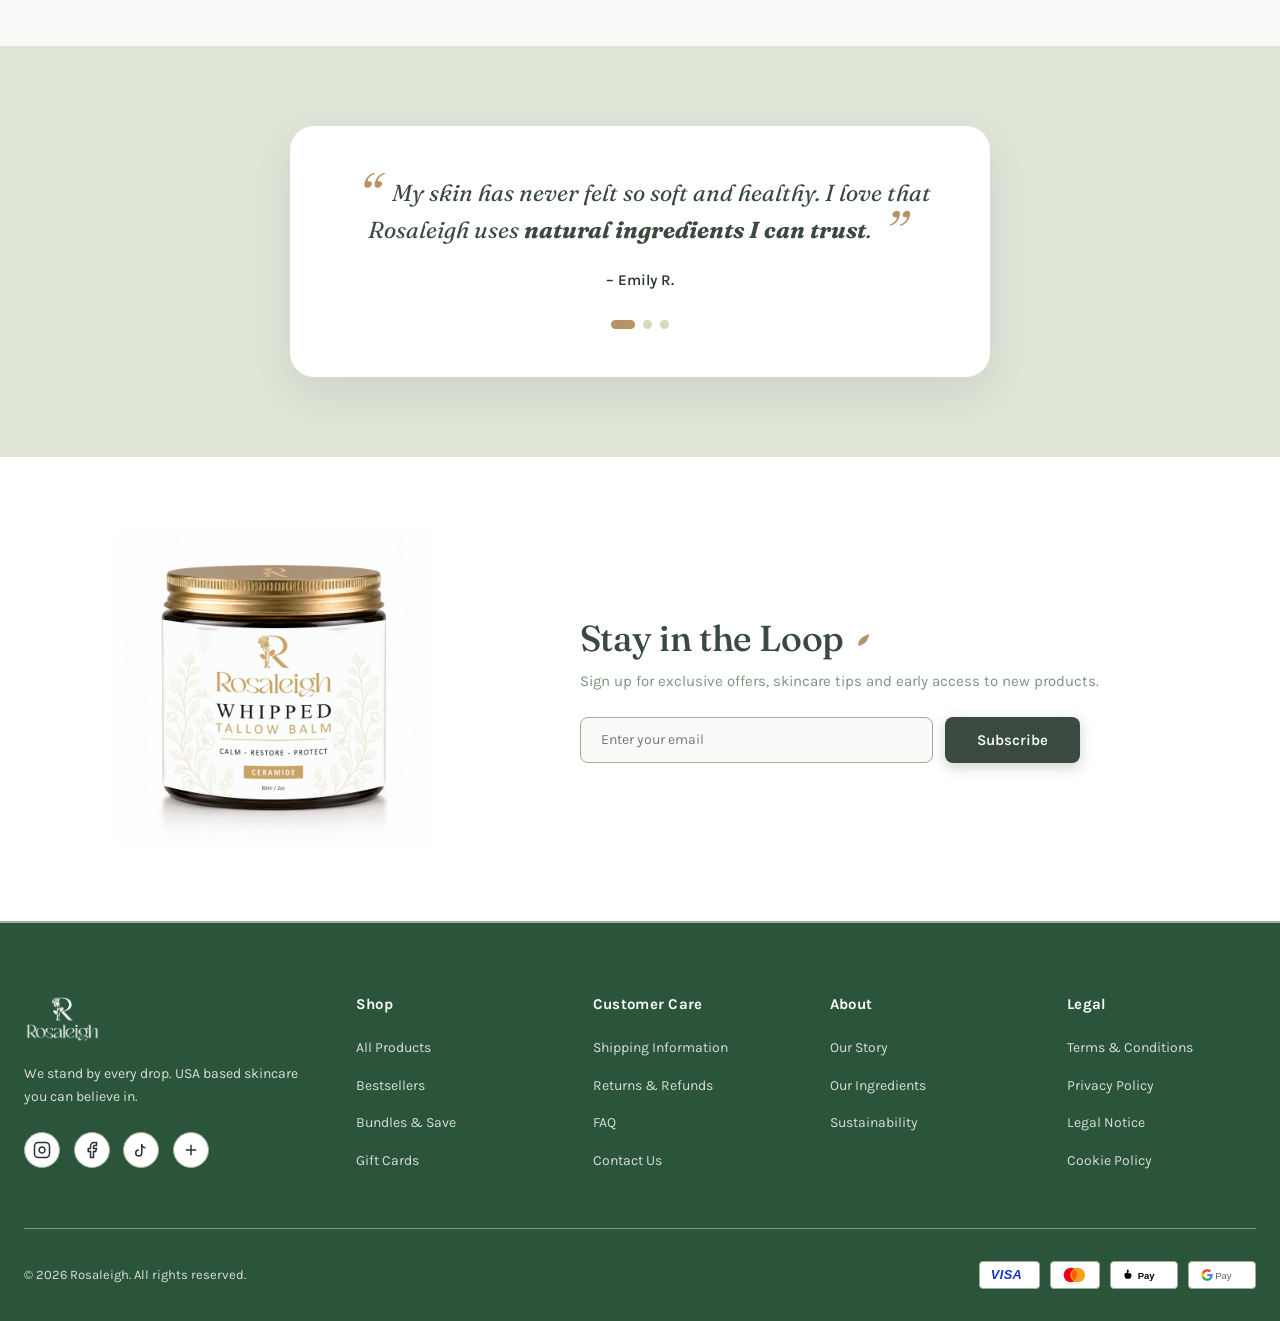
==== commit 450e3b6a: "Update footer bio text for clarity" ====
--- a/index.html
+++ b/index.html
@@ -688,7 +688,7 @@
         <div class="footer-brand">
           <img src="images/Logo.png" alt="Rosaleigh" class="footer-logo-img">
           <p class="footer-bio">
-            Handcrafted tallow-based skincare made with nature's finest ingredients. Made in the USA.
+               We stand by every drop. USA based skincare you can believe in.
           </p>
           <div class="social-links">
             <a href="https://instagram.com" class="social-link" aria-label="Instagram">
